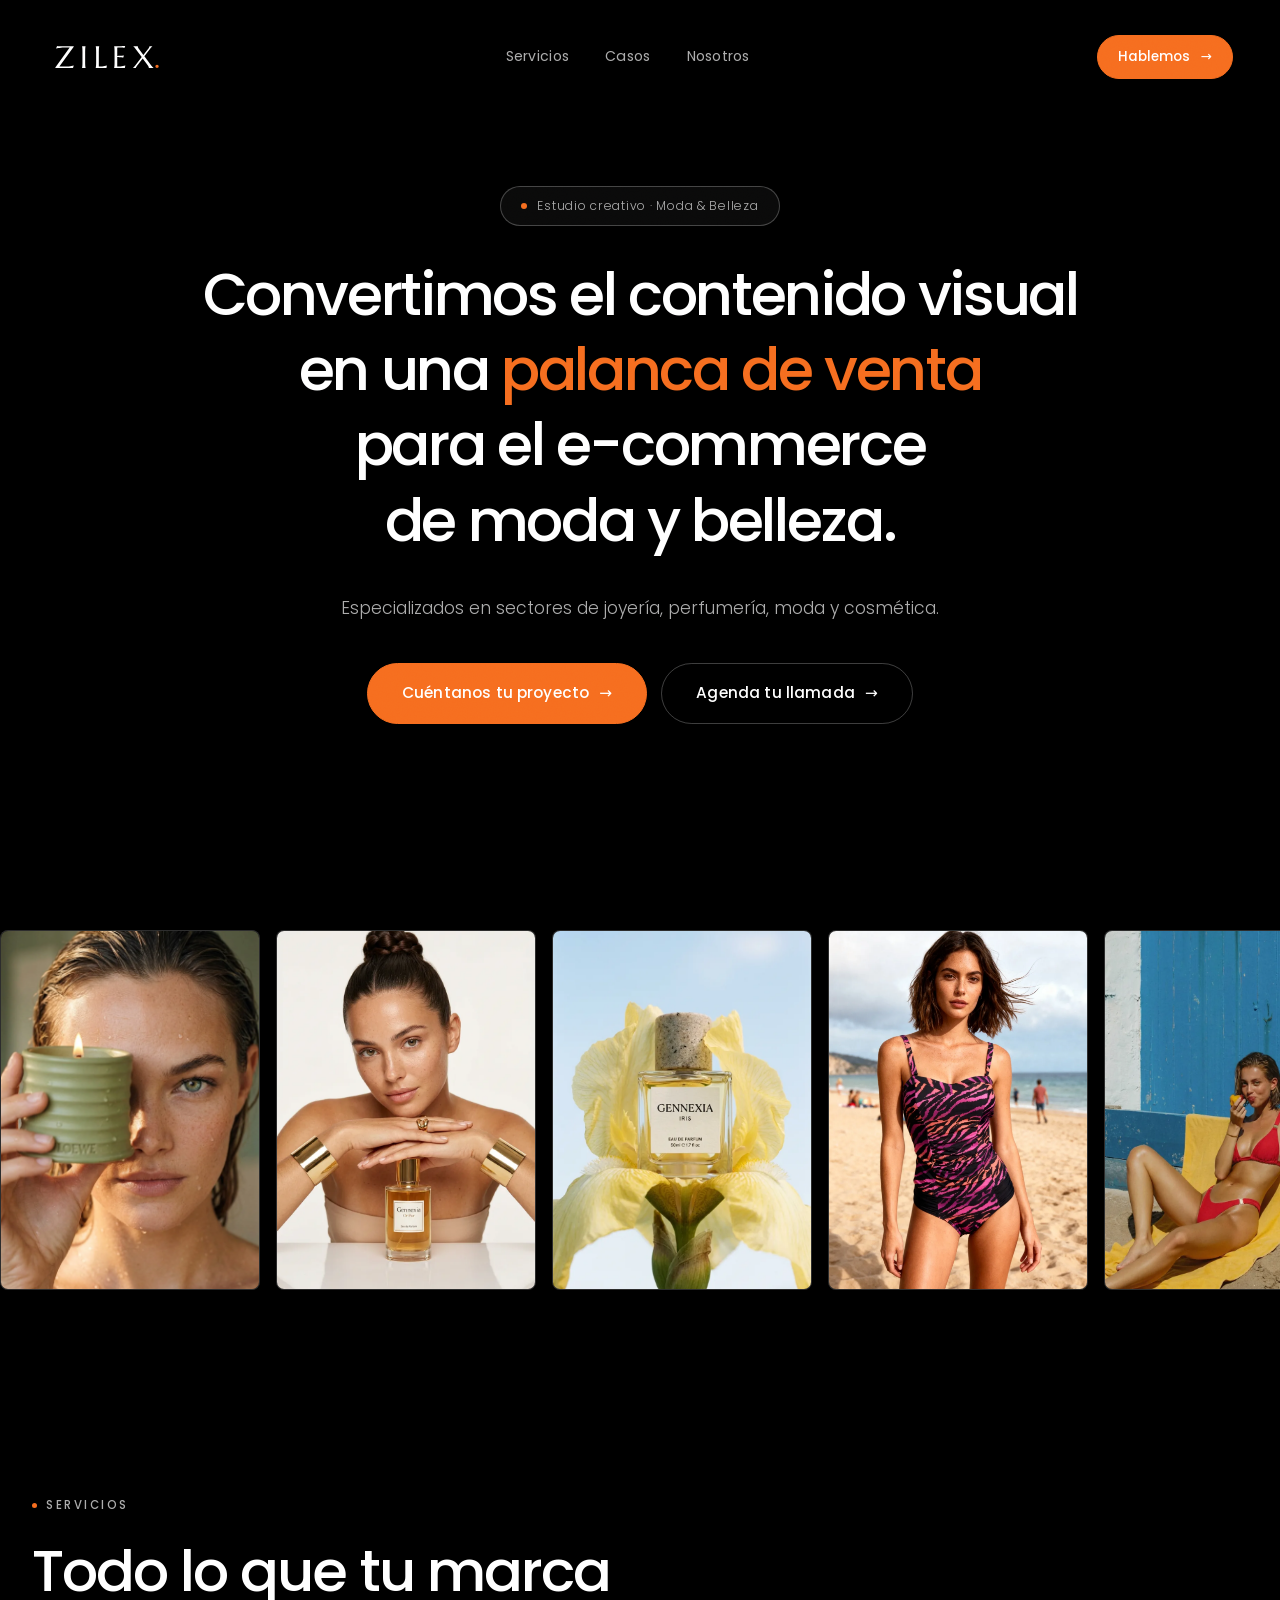
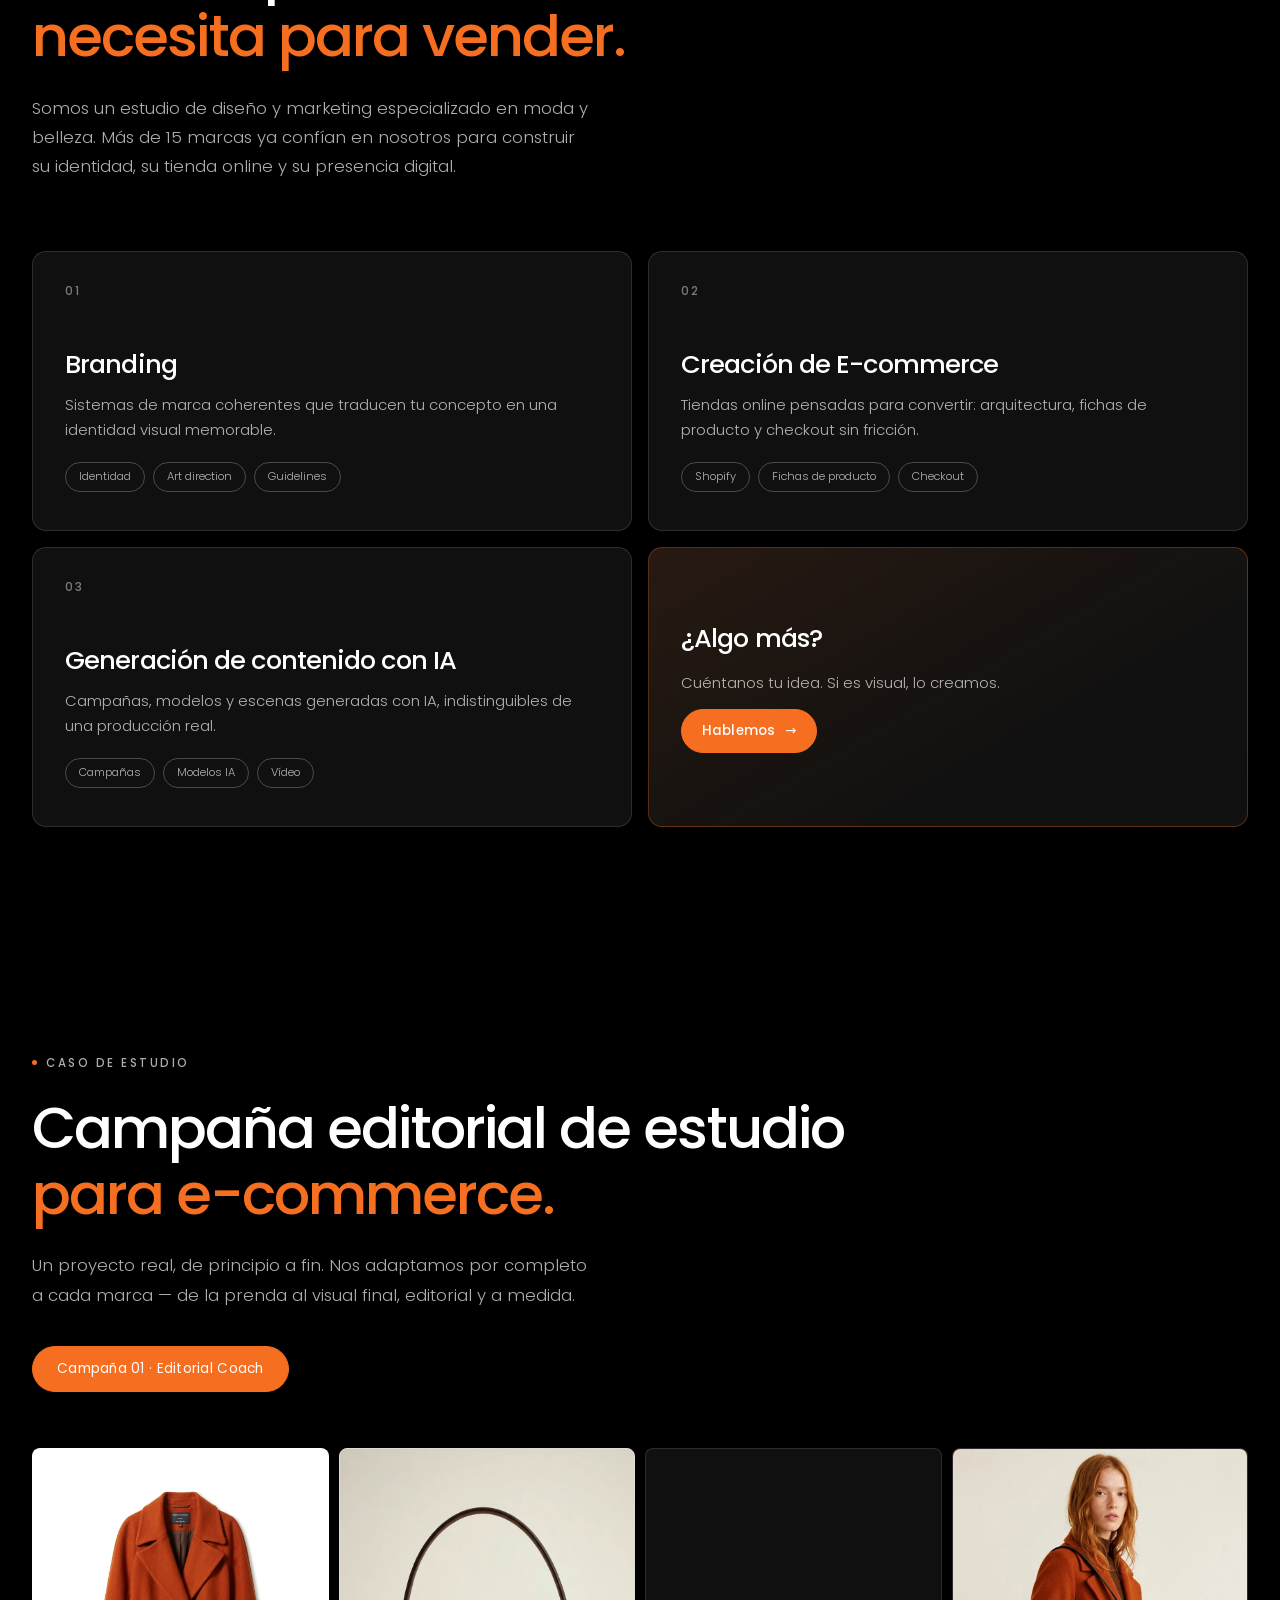
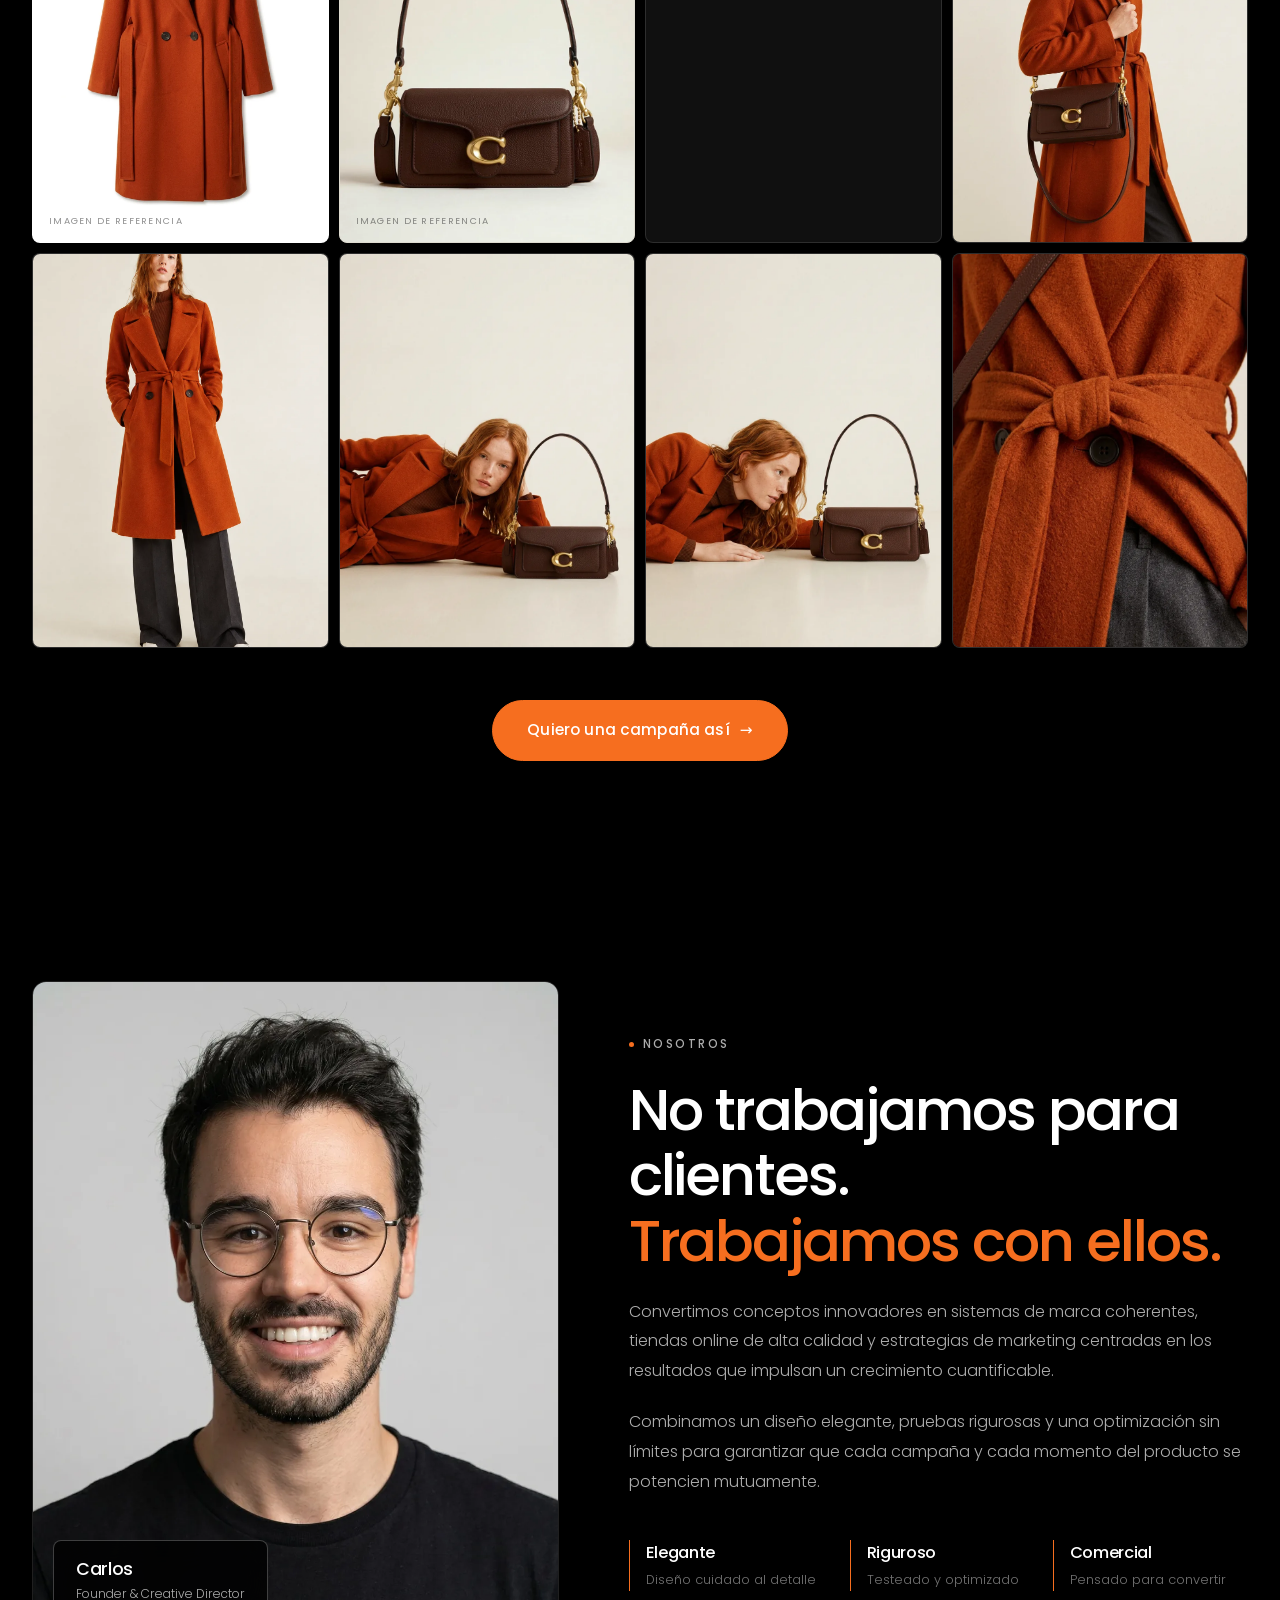
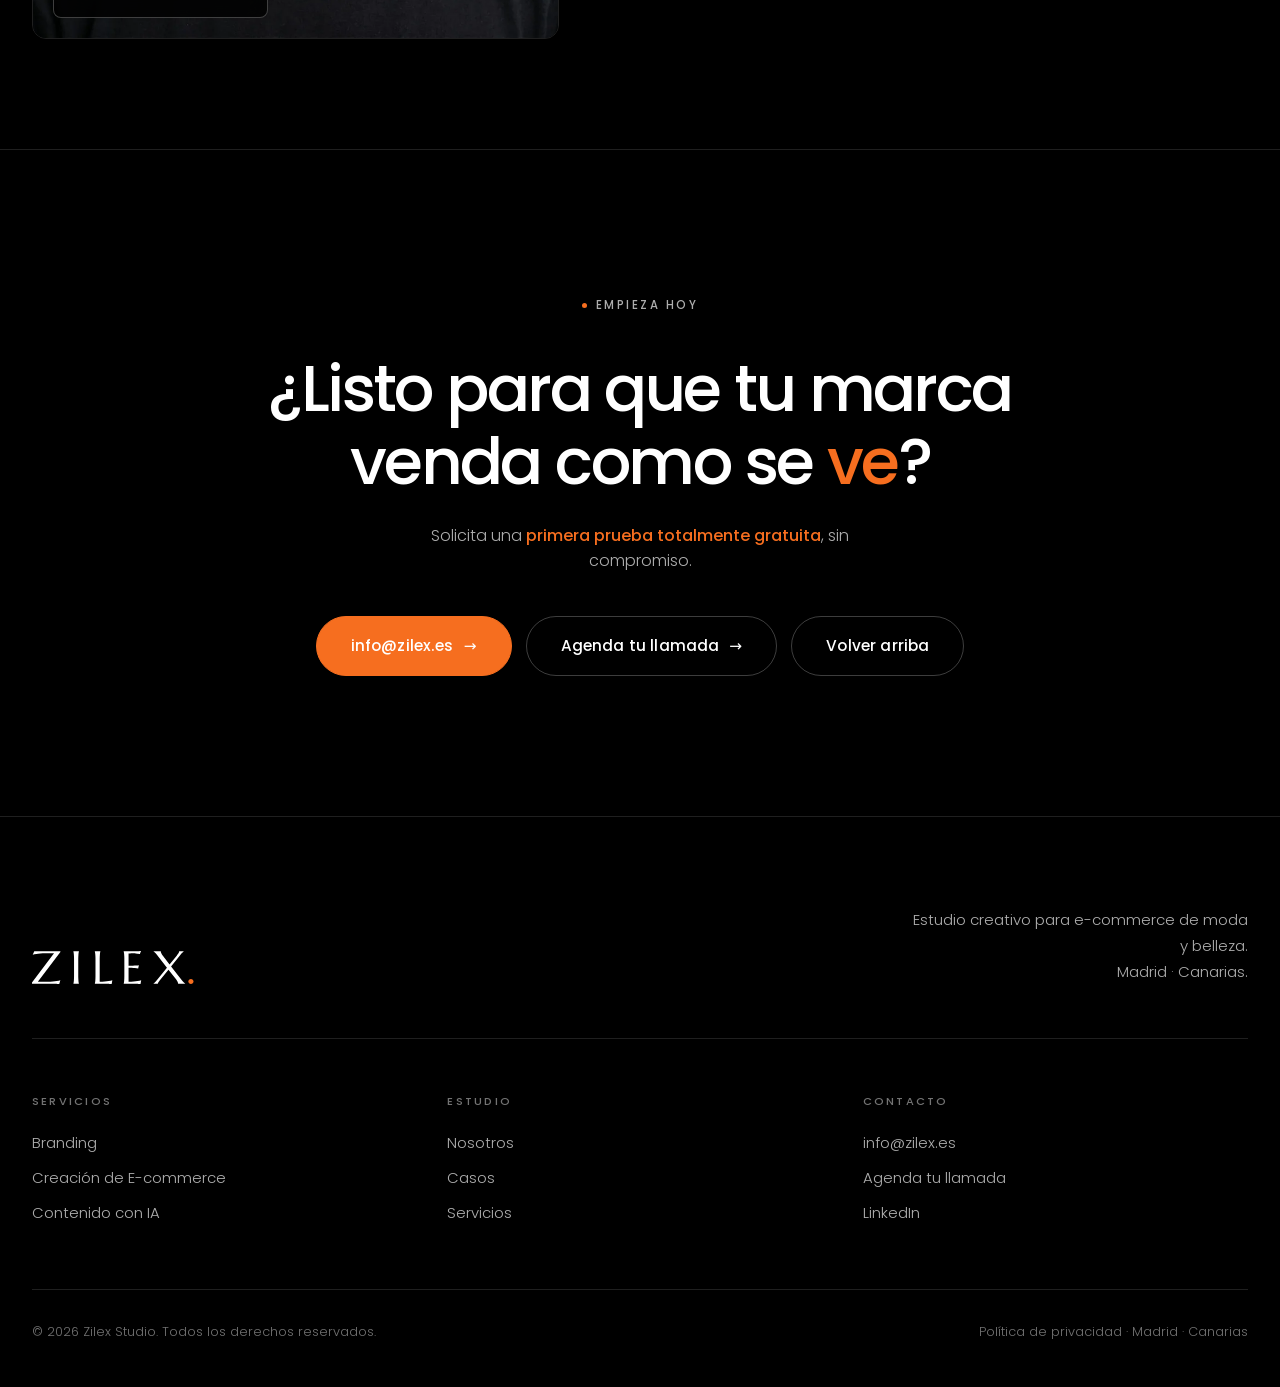
==== index.html @ 7431327b "Caso de estudio: borde del bolso y reordenacion de la rejilla - El marco de la referencia del bolso " ====
<!DOCTYPE html>
<html lang="es">
<head>
  <meta charset="UTF-8" />
  <meta name="viewport" content="width=device-width, initial-scale=1.0" />
  <title>Zilex — Estudio creativo para e-commerce de moda y belleza · Madrid</title>
  <meta name="description" content="Zilex — Estudio creativo en Madrid para marcas de moda y belleza. Branding, creación de e-commerce y generación de contenido con IA." />
  <link rel="canonical" href="https://www.zilex.es/" />
  <meta name="robots" content="index, follow, max-image-preview:large" />
  <meta name="author" content="Zilex" />
  <meta name="keywords" content="branding moda, e-commerce moda y belleza, contenido con IA, estudio creativo Madrid, Zilex" />
  <meta name="theme-color" content="#000000" />

  <!-- Open Graph -->
  <meta property="og:type" content="website" />
  <meta property="og:site_name" content="Zilex" />
  <meta property="og:locale" content="es_ES" />
  <meta property="og:url" content="https://www.zilex.es/" />
  <meta property="og:title" content="Zilex — Estudio creativo para e-commerce de moda y belleza" />
  <meta property="og:description" content="Branding, creación de e-commerce y generación de contenido con IA para marcas de moda y belleza." />
  <meta property="og:image" content="https://www.zilex.es/og-image.png" />
  <meta property="og:image:width" content="1200" />
  <meta property="og:image:height" content="630" />
  <meta property="og:image:alt" content="Zilex — Estudio creativo para e-commerce de moda y belleza" />

  <!-- Twitter -->
  <meta name="twitter:card" content="summary_large_image" />
  <meta name="twitter:title" content="Zilex — Estudio creativo para e-commerce de moda y belleza" />
  <meta name="twitter:description" content="Branding, e-commerce y contenido con IA para marcas de moda y belleza." />
  <meta name="twitter:image" content="https://www.zilex.es/og-image.png" />

  <!-- Datos estructurados -->
  <script type="application/ld+json">
  {
    "@context": "https://schema.org",
    "@type": "ProfessionalService",
    "name": "Zilex",
    "description": "Estudio creativo para marcas de moda y belleza: branding, creación de e-commerce y generación de contenido con IA.",
    "url": "https://www.zilex.es/",
    "logo": "https://www.zilex.es/apple-touch-icon.png",
    "image": "https://www.zilex.es/og-image.png",
    "email": "info@zilex.es",
    "areaServed": "ES",
    "address": { "@type": "PostalAddress", "addressLocality": "Madrid", "addressCountry": "ES" },
    "founder": { "@type": "Person", "name": "Carlos Izquierdo" },
    "sameAs": ["https://www.linkedin.com/in/carlos-izquierdo-gadeschi-78488b198/"],
    "hasOfferCatalog": {
      "@type": "OfferCatalog",
      "name": "Servicios",
      "itemListElement": [
        { "@type": "Offer", "itemOffered": { "@type": "Service", "name": "Branding" } },
        { "@type": "Offer", "itemOffered": { "@type": "Service", "name": "Creación de E-commerce" } },
        { "@type": "Offer", "itemOffered": { "@type": "Service", "name": "Generación de contenido con IA" } }
      ]
    }
  }
  </script>

  <link rel="icon" href="favicon.svg" type="image/svg+xml" />
  <link rel="icon" href="favicon-32.png" sizes="32x32" type="image/png" />
  <link rel="apple-touch-icon" href="apple-touch-icon.png" />
  <link rel="preconnect" href="https://fonts.googleapis.com" />
  <link rel="preconnect" href="https://fonts.gstatic.com" crossorigin />
  <link href="https://fonts.googleapis.com/css2?family=Poppins:ital,wght@0,200;0,300;0,400;0,500;0,600;0,700;1,300;1,400&display=swap" rel="stylesheet" />
  <link rel="stylesheet" href="styles.css" />
</head>
<body>

  <!-- Grain / noise overlay -->
  <div class="grain" aria-hidden="true"></div>

  <!-- ===================== HEADER / NAV ===================== -->
  <header class="nav" id="nav">
    <div class="nav__inner">
      <a href="#hero" class="logo" aria-label="Zilex inicio">
        <img src="assets/zilex-logo.svg" alt="Zilex" class="logo__img" />
      </a>
      <nav class="nav__links">
        <a href="#services">Servicios</a>
        <a href="#campaigns">Casos</a>
        <a href="#about">Nosotros</a>
      </nav>
      <a href="#contact" class="btn btn--sm">Hablemos <span class="btn__arrow">→</span></a>
    </div>
  </header>

  <!-- ===================== HERO ===================== -->
  <section class="hero" id="hero">
    <div class="hero__content">
      <div class="hero__badge reveal">
        <span class="pulse"></span> Estudio creativo · Moda &amp; Belleza
      </div>
      <h1 class="hero__title">
        <span class="reveal-line"><span>Convertimos el contenido visual</span></span>
        <span class="reveal-line"><span>en una <em>palanca de venta</em></span></span>
        <span class="reveal-line"><span>para el e-commerce</span></span>
        <span class="reveal-line"><span>de moda y belleza.</span></span>
      </h1>
      <p class="hero__sub reveal">
        Especializados en sectores de joyería, perfumería, moda y cosmética.
      </p>
      <div class="hero__cta reveal">
        <a href="mailto:info@zilex.es" class="btn btn--lg">Cuéntanos tu proyecto <span class="btn__arrow">→</span></a>
        <a href="https://calendly.com/zilex-info/30min" target="_blank" rel="noopener" class="btn btn--ghost btn--lg">Agenda tu llamada <span class="btn__arrow">→</span></a>
      </div>
    </div>

    <div class="hero__scroll" aria-hidden="true">
      <span>scroll</span>
      <div class="hero__scroll-line"></div>
    </div>
  </section>

  <!-- ===================== GALLERY BAND ===================== -->
  <section class="band">
    <!-- Escritorio: 1 fila con las 12 imagenes -->
    <div class="band__row band__row--single band__desktop-only">
      <div class="band__img"><img src="assets/ugc-candle.webp" alt="Contenido de producto de belleza" loading="lazy" /></div>
      <div class="band__img"><img src="assets/striking-europe.webp" alt="Editorial deportivo en pista de tenis" loading="lazy" /></div>
      <div class="band__img"><img src="assets/gennexia-iris.webp" alt="Retrato editorial" loading="lazy" /></div>
      <div class="band__img"><img src="assets/beach.webp" alt="Editorial lifestyle en la playa" loading="lazy" /></div>
      <div class="band__img"><img src="assets/sundrenched.webp" alt="Contenido de skincare" loading="lazy" /></div>
      <div class="band__img"><img src="assets/headphones.webp" alt="Editorial masculino" loading="lazy" /></div>
      <div class="band__img"><img src="assets/iguana-loewe.webp" alt="Imagen de producto — perfume" loading="lazy" /></div>
      <div class="band__img"><img src="assets/sunglasses-portrait.webp" alt="Retrato editorial con gafas de sol" loading="lazy" /></div>
      <div class="band__img"><img src="assets/loafers-closeup.webp" alt="Primer plano de mocasines de ante" loading="lazy" /></div>
      <div class="band__img"><img src="assets/belt-closeup.webp" alt="Primer plano de cinturón trenzado" loading="lazy" /></div>
      <div class="band__img"><img src="assets/pink-heels-closeup.webp" alt="Primer plano de tacones rosas" loading="lazy" /></div>
      <div class="band__img"><img src="assets/pink-dress-editorial.webp" alt="Editorial de vestido rosa junto al mar" loading="lazy" /></div>
      <!-- duplicado para scroll continuo sin huecos -->
      <div class="band__img"><img src="assets/ugc-candle.webp" alt="" loading="lazy" /></div>
      <div class="band__img"><img src="assets/striking-europe.webp" alt="" loading="lazy" /></div>
      <div class="band__img"><img src="assets/gennexia-iris.webp" alt="" loading="lazy" /></div>
      <div class="band__img"><img src="assets/beach.webp" alt="" loading="lazy" /></div>
      <div class="band__img"><img src="assets/sundrenched.webp" alt="" loading="lazy" /></div>
      <div class="band__img"><img src="assets/headphones.webp" alt="" loading="lazy" /></div>
      <div class="band__img"><img src="assets/iguana-loewe.webp" alt="" loading="lazy" /></div>
      <div class="band__img"><img src="assets/sunglasses-portrait.webp" alt="" loading="lazy" /></div>
      <div class="band__img"><img src="assets/loafers-closeup.webp" alt="" loading="lazy" /></div>
      <div class="band__img"><img src="assets/belt-closeup.webp" alt="" loading="lazy" /></div>
      <div class="band__img"><img src="assets/pink-heels-closeup.webp" alt="" loading="lazy" /></div>
      <div class="band__img"><img src="assets/pink-dress-editorial.webp" alt="" loading="lazy" /></div>
    </div>

    <!-- Movil: 2 filas con auto-scroll continuo, se pausan al tocar/deslizar con el dedo -->
    <div class="band__row band__row--up band__mobile-only">
      <div class="band__img"><img src="assets/ugc-candle.webp" alt="Contenido de producto de belleza" loading="lazy" /></div>
      <div class="band__img"><img src="assets/striking-europe.webp" alt="Editorial deportivo en pista de tenis" loading="lazy" /></div>
      <div class="band__img"><img src="assets/gennexia-iris.webp" alt="Retrato editorial" loading="lazy" /></div>
      <div class="band__img"><img src="assets/beach.webp" alt="Editorial lifestyle en la playa" loading="lazy" /></div>
      <div class="band__img"><img src="assets/sunglasses-portrait.webp" alt="Retrato editorial con gafas de sol" loading="lazy" /></div>
      <div class="band__img"><img src="assets/loafers-closeup.webp" alt="Primer plano de mocasines de ante" loading="lazy" /></div>
      <div class="band__img"><img src="assets/mens-shoes.webp" alt="Editorial masculino con zapatos" loading="lazy" /></div>
      <!-- duplicado para bucle continuo -->
      <div class="band__img"><img src="assets/ugc-candle.webp" alt="" loading="lazy" /></div>
      <div class="band__img"><img src="assets/striking-europe.webp" alt="" loading="lazy" /></div>
      <div class="band__img"><img src="assets/gennexia-iris.webp" alt="" loading="lazy" /></div>
      <div class="band__img"><img src="assets/beach.webp" alt="" loading="lazy" /></div>
      <div class="band__img"><img src="assets/sunglasses-portrait.webp" alt="" loading="lazy" /></div>
      <div class="band__img"><img src="assets/loafers-closeup.webp" alt="" loading="lazy" /></div>
      <div class="band__img"><img src="assets/mens-shoes.webp" alt="" loading="lazy" /></div>
    </div>
    <div class="band__row band__row--down band__mobile-only">
      <div class="band__img"><img src="assets/sundrenched.webp" alt="Contenido de skincare" loading="lazy" /></div>
      <div class="band__img"><img src="assets/headphones.webp" alt="Editorial masculino" loading="lazy" /></div>
      <div class="band__img"><img src="assets/iguana-loewe.webp" alt="Imagen de producto — perfume" loading="lazy" /></div>
      <div class="band__img"><img src="assets/belt-closeup.webp" alt="Primer plano de cinturón trenzado" loading="lazy" /></div>
      <div class="band__img"><img src="assets/pink-heels-closeup.webp" alt="Primer plano de tacones rosas" loading="lazy" /></div>
      <div class="band__img"><img src="assets/pink-dress-editorial.webp" alt="Editorial de vestido rosa junto al mar" loading="lazy" /></div>
      <!-- duplicado para bucle continuo -->
      <div class="band__img"><img src="assets/sundrenched.webp" alt="" loading="lazy" /></div>
      <div class="band__img"><img src="assets/headphones.webp" alt="" loading="lazy" /></div>
      <div class="band__img"><img src="assets/iguana-loewe.webp" alt="" loading="lazy" /></div>
      <div class="band__img"><img src="assets/belt-closeup.webp" alt="" loading="lazy" /></div>
      <div class="band__img"><img src="assets/pink-heels-closeup.webp" alt="" loading="lazy" /></div>
      <div class="band__img"><img src="assets/pink-dress-editorial.webp" alt="" loading="lazy" /></div>
    </div>
  </section>

  <!-- ===================== SERVICES ===================== -->
  <section class="services" id="services">
    <div class="section-head">
      <span class="eyebrow reveal">Servicios</span>
      <h2 class="section-title reveal">Todo lo que tu marca <br /><span class="grad">necesita para vender.</span></h2>
      <p class="section-lead reveal">Somos un estudio de diseño y marketing especializado en moda y belleza. Más de 15 marcas ya confían en nosotros para construir su identidad, su tienda online y su presencia digital.</p>
    </div>

    <div class="services__grid">
      <article class="service reveal" data-img="assets/sirene-bag.webp">
        <div class="service__num">01</div>
        <h3>Branding</h3>
        <p>Sistemas de marca coherentes que traducen tu concepto en una identidad visual memorable.</p>
        <div class="service__tags"><span>Identidad</span><span>Art direction</span><span>Guidelines</span></div>
      </article>

      <article class="service reveal" data-img="assets/product-shoe.webp">
        <div class="service__num">02</div>
        <h3>Creación de E-commerce</h3>
        <p>Tiendas online pensadas para convertir: arquitectura, fichas de producto y checkout sin fricción.</p>
        <div class="service__tags"><span>Shopify</span><span>Fichas de producto</span><span>Checkout</span></div>
      </article>


      <article class="service reveal" data-img="assets/portrait-1.webp">
        <div class="service__num">03</div>
        <h3>Generación de contenido con IA</h3>
        <p>Campañas, modelos y escenas generadas con IA, indistinguibles de una producción real.</p>
        <div class="service__tags"><span>Campañas</span><span>Modelos IA</span><span>Vídeo</span></div>
      </article>

      <article class="service service--cta reveal">
        <h3>¿Algo más?</h3>
        <p>Cuéntanos tu idea. Si es visual, lo creamos.</p>
        <a href="#contact" class="btn btn--sm">Hablemos <span class="btn__arrow">→</span></a>
      </article>
    </div>
  </section>

  <!-- ===================== CAMPAIGNS (caso de estudio) ===================== -->
  <section class="camp" id="campaigns">
    <div class="section-head">
      <span class="eyebrow reveal">Caso de estudio</span>
      <h2 class="section-title reveal">Campaña editorial de estudio<br /><span class="grad">para e-commerce.</span></h2>
      <p class="section-lead reveal">Un proyecto real, de principio a fin. Nos adaptamos por completo a cada marca — de la prenda al visual final, editorial y a medida.</p>
      <div class="camp__tabs reveal">
        <button class="camp__tab is-active" type="button" data-camp="1">Campaña 01 · Editorial Coach</button>
      </div>
    </div>

    <div class="camp__grid">
      <figure class="camp__item camp__item--origin reveal">
        <img src="assets/campaign/coach-ref-abrigo.webp" alt="Abrigo naranja, imagen de referencia" loading="lazy" />
        <figcaption class="camp__ref">Imagen de referencia</figcaption>
      </figure>
      <figure class="camp__item camp__item--origin camp__item--fill reveal">
        <img src="assets/campaign/coach-ref-bolso.webp" alt="Bolso Coach Tabby, imagen de referencia" loading="lazy" />
        <figcaption class="camp__ref">Imagen de referencia</figcaption>
      </figure>
      <figure class="camp__item reveal">
        <video src="assets/campaign/coach-video-07.mp4" autoplay muted loop playsinline preload="metadata"></video>
      </figure>
      <figure class="camp__item reveal">
        <img src="assets/campaign/coach-08.webp" alt="Modelo con el bolso Coach cruzado" loading="lazy" />
      </figure>
      <figure class="camp__item reveal">
        <img src="assets/campaign/coach-01.webp" alt="Modelo con el abrigo naranja de cuerpo entero" loading="lazy" />
      </figure>
      <figure class="camp__item reveal">
        <img src="assets/campaign/coach-05.webp" alt="Modelo tumbada junto al bolso Coach" loading="lazy" />
      </figure>
      <figure class="camp__item reveal">
        <img src="assets/campaign/coach-03.webp" alt="Modelo tumbada mirando el bolso Coach" loading="lazy" />
      </figure>
      <figure class="camp__item reveal">
        <img src="assets/campaign/coach-07.webp" alt="Primer plano del cinturón del abrigo con la correa del bolso" loading="lazy" />
      </figure>
    </div>

    <div class="camp__cta reveal">
      <a href="#contact" class="btn btn--lg">Quiero una campaña así <span class="btn__arrow">→</span></a>
    </div>
  </section>

  <!-- ===================== ABOUT ===================== -->
  <section class="about" id="about">
    <div class="about__grid">
      <div class="about__media reveal">
        <img src="assets/founder.webp" alt="Carlos, founder de Zilex" loading="lazy" />
        <div class="about__badge">
          <strong>Carlos</strong>
          <span>Founder &amp; Creative Director</span>
        </div>
      </div>
      <div class="about__content">
        <span class="eyebrow reveal">Nosotros</span>
        <h2 class="section-title reveal">No trabajamos para clientes.<br /><span class="grad">Trabajamos con ellos.</span></h2>
        <p class="reveal">Convertimos conceptos innovadores en sistemas de marca coherentes, tiendas online de alta calidad y estrategias de marketing centradas en los resultados que impulsan un crecimiento cuantificable.</p>
        <p class="reveal">Combinamos un diseño elegante, pruebas rigurosas y una optimización sin límites para garantizar que cada campaña y cada momento del producto se potencien mutuamente.</p>
        <div class="about__values reveal">
          <div class="value"><strong>Elegante</strong><span>Diseño cuidado al detalle</span></div>
          <div class="value"><strong>Riguroso</strong><span>Testeado y optimizado</span></div>
          <div class="value"><strong>Comercial</strong><span>Pensado para convertir</span></div>
        </div>
      </div>
    </div>
  </section>

  <!-- ===================== CTA / CONTACT ===================== -->
  <section class="cta" id="contact">
    <div class="cta__inner reveal">
      <span class="eyebrow">Empieza hoy</span>
      <h2 class="cta__title">¿Listo para que tu marca<br />venda como se <span class="grad">ve</span>?</h2>
      <p>Solicita una <span class="grad">primera prueba totalmente gratuita</span>, sin compromiso.</p>
      <div class="cta__actions">
        <a href="mailto:info@zilex.es" class="btn btn--lg">info@zilex.es <span class="btn__arrow">→</span></a>
        <a href="https://calendly.com/zilex-info/30min" class="btn btn--ghost btn--lg" target="_blank" rel="noopener">Agenda tu llamada <span class="btn__arrow">→</span></a>
        <a href="#hero" class="btn btn--ghost btn--lg">Volver arriba</a>
      </div>
    </div>
  </section>

  <!-- ===================== FOOTER ===================== -->
  <footer class="footer">
    <div class="footer__top">
      <a href="#hero" class="logo logo--lg"><img src="assets/zilex-logo.svg" alt="Zilex" class="logo__img" /></a>
      <p class="footer__tag">Estudio creativo para e-commerce de moda y belleza.<br />Madrid · Canarias.</p>
    </div>
    <div class="footer__grid">
      <div class="footer__col">
        <h4>Servicios</h4>
        <a href="#services">Branding</a>
        <a href="#services">Creación de E-commerce</a>
        <a href="#services">Contenido con IA</a>
      </div>
      <div class="footer__col">
        <h4>Estudio</h4>
        <a href="#about">Nosotros</a>
        <a href="#campaigns">Casos</a>
        <a href="#services">Servicios</a>
      </div>
      <div class="footer__col">
        <h4>Contacto</h4>
        <a href="mailto:info@zilex.es">info@zilex.es</a>
        <a href="https://calendly.com/zilex-info/30min" target="_blank" rel="noopener">Agenda tu llamada</a>
        <a href="https://www.linkedin.com/in/carlos-izquierdo-gadeschi-78488b198/" target="_blank" rel="noopener">LinkedIn</a>
      </div>
    </div>
    <div class="footer__bottom">
      <span>© 2026 Zilex Studio. Todos los derechos reservados.</span>
      <span><a href="privacidad.html">Política de privacidad</a> · Madrid · Canarias</span>
    </div>
  </footer>

  <script src="script.js"></script>
  <script defer src="/_vercel/insights/script.js"></script>
</body>
</html>
---- styles.css ----
/* =================================================================
   ZILEX — Estudio creativo para e-commerce de moda y belleza
   Paleta: negro puro #000000 / blanco / naranja #f66e1f
   Tipografía: Poppins (titulares y cuerpo)
   ================================================================= */

:root {
  --bg: #000000;
  --bg-2: #101010;
  --bg-3: #181818;
  --white: #ffffff;
  --muted: rgba(255, 255, 255, 0.68);
  --muted-2: rgba(255, 255, 255, 0.45);
  --orange: #f66e1f;
  --orange-2: #ff8a44;
  --orange-glow: rgba(246, 110, 31, 0.45);
  --line: rgba(255, 255, 255, 0.12);
  --line-2: rgba(255, 255, 255, 0.24);
  --radius: 8px;
  --radius-lg: 14px;
  --ease: cubic-bezier(0.16, 1, 0.3, 1);
  --maxw: 1280px;
}

* { margin: 0; padding: 0; box-sizing: border-box; }

html { scroll-behavior: smooth; -webkit-font-smoothing: antialiased; }

body {
  font-family: 'Poppins', system-ui, sans-serif;
  background: var(--bg);
  color: var(--white);
  overflow-x: hidden;
  line-height: 1.6;
  font-weight: 400;
}

img { display: block; width: 100%; height: 100%; object-fit: cover; }

::selection { background: var(--orange); color: #fff; }

a { color: inherit; text-decoration: none; }

/* ---------- Grain overlay ---------- */
.grain {
  position: fixed; inset: 0; z-index: 9998; pointer-events: none;
  opacity: 0.035; mix-blend-mode: overlay;
  background-image: url("data:image/svg+xml,%3Csvg xmlns='http://www.w3.org/2000/svg' width='200' height='200'%3E%3Cfilter id='n'%3E%3CfeTurbulence type='fractalNoise' baseFrequency='0.8' numOctaves='4'/%3E%3C/filter%3E%3Crect width='100%25' height='100%25' filter='url(%23n)'/%3E%3C/svg%3E");
}

/* ---------- Utilities ---------- */
.grad { color: var(--orange); font-weight: 500; }
.eyebrow {
  display: inline-flex; align-items: center; gap: 9px;
  font-size: 0.72rem; font-weight: 500;
  letter-spacing: 0.22em; text-transform: uppercase; color: var(--muted);
  margin-bottom: 24px;
}
/* el punto de la marca sustituye a las barras */
.eyebrow::before {
  content: ''; flex-shrink: 0;
  width: 5px; height: 5px; border-radius: 50%; background: var(--orange);
}
.section-title {
  font-size: clamp(2rem, 4.8vw, 3.6rem); font-weight: 500;
  line-height: 1.14; letter-spacing: -0.035em; color: var(--white);
}
.section-lead {
  color: var(--muted); font-size: clamp(0.96rem, 1.3vw, 1.06rem);
  max-width: 560px; margin-top: 24px; line-height: 1.75; font-weight: 300;
}
.section-head { max-width: var(--maxw); margin: 0 auto 70px; }

/* ---------- Buttons ---------- */
.btn {
  --pad-y: 15px; --pad-x: 28px;
  display: inline-flex; align-items: center; gap: 10px;
  padding: var(--pad-y) var(--pad-x); border-radius: 100px;
  font-family: inherit;
  font-weight: 500; font-size: 0.92rem; letter-spacing: 0.01em; cursor: pointer;
  background: var(--orange); color: #fff; border: 1px solid var(--orange);
  transition: transform 0.4s var(--ease), box-shadow 0.4s var(--ease), background 0.3s ease, color 0.3s ease, border-color 0.3s ease;
  position: relative; white-space: nowrap;
}
.btn:hover { transform: translateY(-3px); box-shadow: 0 16px 40px -14px var(--orange-glow); background: var(--orange-2); border-color: var(--orange-2); }
.btn__arrow { transition: transform 0.4s var(--ease); }
.btn:hover .btn__arrow { transform: translateX(5px); }
.btn--sm { --pad-y: 10px; --pad-x: 20px; font-size: 0.84rem; }
.btn--lg { --pad-y: 17px; --pad-x: 34px; font-size: 0.96rem; }
.btn--ghost { background: transparent; color: var(--white); border: 1px solid var(--line-2); }
.btn--ghost:hover { background: rgba(255,255,255,0.06); box-shadow: none; color: var(--white); border-color: var(--white); }

/* ---------- Logo ---------- */
.logo { display: inline-flex; align-items: center; }
.logo__img { height: 1.35rem; width: auto; display: block; }
.logo--lg .logo__img { height: 2.1rem; }

/* =================== NAV =================== */
.nav {
  position: fixed; top: 0; left: 0; right: 0; z-index: 1000;
  padding: 22px 32px; transition: padding 0.4s var(--ease);
}
.nav__inner {
  max-width: var(--maxw); margin: 0 auto;
  display: flex; align-items: center; justify-content: space-between;
  padding: 12px 14px 12px 22px; border-radius: 100px;
  border: 1px solid transparent; transition: all 0.5s var(--ease);
}
.nav.scrolled { padding: 12px 32px; }
.nav.scrolled .nav__inner {
  background: rgba(0,0,0,0.82); backdrop-filter: blur(18px);
  border-color: var(--line); box-shadow: 0 10px 40px -20px rgba(0,0,0,0.8);
}
.nav__links { display: flex; gap: 36px; }
.nav__links a {
  font-size: 0.88rem; font-weight: 400; color: var(--muted);
  letter-spacing: 0.02em; position: relative; transition: color 0.3s ease;
}
.nav__links a::after {
  content: ''; position: absolute; left: 0; bottom: -6px; width: 0; height: 1px;
  background: var(--orange); transition: width 0.35s var(--ease);
}
.nav__links a:hover { color: var(--white); }
.nav__links a:hover::after { width: 100%; }

/* =================== HERO =================== */
.hero {
  position: relative; min-height: 100vh; display: flex;
  align-items: center; justify-content: center; text-align: center;
  padding: 160px 24px 90px; overflow: hidden;
}
.hero__content { position: relative; z-index: 3; max-width: 1120px; }
.hero__badge {
  display: inline-flex; align-items: center; gap: 10px;
  padding: 9px 20px; border-radius: 100px; font-size: 0.76rem; font-weight: 300;
  letter-spacing: 0.06em; color: var(--muted); border: 1px solid var(--line-2);
  background: rgba(255,255,255,0.04); backdrop-filter: blur(10px); margin-bottom: 34px;
}
.pulse { width: 6px; height: 6px; border-radius: 50%; background: var(--orange); box-shadow: 0 0 0 0 var(--orange-glow); animation: pulseRing 2s infinite; }
@keyframes pulseRing { 0%{box-shadow:0 0 0 0 var(--orange-glow)} 70%{box-shadow:0 0 0 10px transparent} 100%{box-shadow:0 0 0 0 transparent} }

.hero__title {
  font-size: clamp(1.9rem, 4.6vw, 3.8rem); font-weight: 500;
  line-height: 1.18; letter-spacing: -0.04em; margin-bottom: 32px; color: var(--white);
}
.hero__title em { font-style: normal; color: var(--orange); }
.reveal-line { display: block; overflow: hidden; padding-bottom: 0.1em; }
.reveal-line > span {
  display: block; transform: translateY(110%);
  animation: lineUp 0.95s var(--ease) forwards;
}
.reveal-line:nth-child(1) > span { animation-delay: 0.05s; }
.reveal-line:nth-child(2) > span { animation-delay: 0.15s; }
.reveal-line:nth-child(3) > span { animation-delay: 0.25s; }
.reveal-line:nth-child(4) > span { animation-delay: 0.35s; }
@keyframes lineUp { to { transform: translateY(0); } }

.hero__sub {
  color: var(--muted); font-size: clamp(0.96rem, 1.4vw, 1.08rem); font-weight: 300;
  max-width: 600px; margin: 0 auto 40px; line-height: 1.75;
}
.hero__cta { display: flex; gap: 14px; justify-content: center; flex-wrap: wrap; margin-bottom: 60px; }

.hero__scroll { display: none; position: absolute; bottom: 26px; left: 50%; transform: translateX(-50%); z-index: 3; flex-direction: column; align-items: center; gap: 10px; }
.hero__scroll span { font-size: 0.66rem; letter-spacing: 0.24em; text-transform: uppercase; color: var(--muted-2); }
.hero__scroll-line { width: 1px; height: 46px; background: linear-gradient(var(--orange), transparent); position: relative; overflow: hidden; }
.hero__scroll-line::after { content:''; position:absolute; top:-50%; left:0; width:100%; height:50%; background: var(--white); animation: scrollDot 1.8s ease-in-out infinite; }
@keyframes scrollDot { 0%{top:-50%} 100%{top:100%} }

/* =================== BAND (galería en movimiento) =================== */
.band { padding: 30px 0 90px; display: flex; flex-direction: column; gap: 16px; overflow: hidden; }
.band__row { display: flex; gap: 16px; width: max-content; }
.band__row--single { animation: bandLeft 77s linear infinite; }
.band__mobile-only { display: none; }
.band__img { width: 260px; height: 360px; border-radius: var(--radius); overflow: hidden; border: 1px solid var(--line); flex-shrink: 0; position: relative; background: var(--bg-2); }
.band__img img { transition: transform 0.7s var(--ease); }
.band__img:hover img { transform: scale(1.06); }
@keyframes bandLeft { from { transform: translateX(0); } to { transform: translateX(-50%); } }

/* =================== SERVICES =================== */
.services { padding: 110px 32px; max-width: var(--maxw); margin: 0 auto; }
.services__grid { display: grid; grid-template-columns: repeat(2, 1fr); gap: 16px; }
.service {
  position: relative; padding: 38px 32px; border-radius: var(--radius-lg);
  border: 1px solid var(--line); background: var(--bg-2); overflow: hidden;
  min-height: 280px; display: flex; flex-direction: column; justify-content: flex-end;
  transition: transform 0.5s var(--ease), border-color 0.5s ease, box-shadow 0.5s var(--ease);
}
.service::before {
  content: ''; position: absolute; inset: 0; z-index: 0; opacity: 0;
  background-image: var(--bg-img); background-size: cover; background-position: center;
  transition: opacity 0.6s var(--ease); transform: scale(1.08);
}
.service::after {
  content:''; position:absolute; inset:0; z-index:1; opacity: 0;
  background: linear-gradient(180deg, rgba(0,0,0,0.35), rgba(0,0,0,0.92));
  transition: opacity 0.6s ease;
}
.service:hover { transform: translateY(-6px); border-color: var(--orange); box-shadow: 0 30px 60px -30px rgba(0,0,0,0.8); }
.service:hover::before { opacity: 0.85; transform: scale(1); }
.service:hover::after { opacity: 1; }
.service > * { position: relative; z-index: 2; }
.service__num {
  position: absolute; top: 30px; left: 32px; font-size: 0.74rem; font-weight: 500;
  letter-spacing: 0.14em; color: var(--muted-2); z-index: 2;
}
.service h3 {
  font-size: 1.6rem; font-weight: 500; letter-spacing: -0.035em;
  line-height: 1.25; margin-bottom: 12px; color: var(--white);
}
.service p { color: var(--muted); font-size: 0.93rem; font-weight: 300; line-height: 1.7; }
.service__tags { display: flex; flex-wrap: wrap; gap: 8px; margin-top: 20px; }
.service__tags span {
  font-size: 0.7rem; font-weight: 300; padding: 5px 13px; border-radius: 100px;
  border: 1px solid var(--line-2); color: var(--muted);
}

.service--cta {
  background-color: var(--bg-2);
  background-image: linear-gradient(150deg, rgba(246,110,31,0.10), transparent 70%);
  border-color: rgba(246,110,31,0.3);
  align-items: flex-start; gap: 14px; justify-content: center;
}
.service--cta h3 { margin-bottom: 2px; }
.service--cta:hover { border-color: var(--orange); }

/* =================== CAMPAIGNS (rejilla secuencia) =================== */
.camp { padding: 110px 32px; max-width: var(--maxw); margin: 0 auto; }
.camp .section-head { margin-bottom: 56px; }
.camp__tabs { display: flex; gap: 12px; margin-top: 36px; flex-wrap: wrap; }
.camp__tab {
  padding: 12px 24px; border-radius: 100px; border: 1px solid var(--line-2);
  background: transparent; color: var(--muted); font-family: inherit;
  font-weight: 400; font-size: 0.85rem; letter-spacing: 0.02em; cursor: pointer;
  transition: transform 0.3s var(--ease), background 0.3s ease, color 0.3s ease, border-color 0.3s ease;
}
.camp__tab:hover:not(:disabled) { transform: translateY(-2px); color: var(--white); border-color: var(--white); }
.camp__tab.is-active { background: var(--orange); border-color: var(--orange); color: #fff; }
.camp__tab.is-soon { opacity: 0.4; cursor: not-allowed; }

.camp__grid { display: grid; grid-template-columns: repeat(4, 1fr); gap: 10px; }
.camp__item { position: relative; border-radius: var(--radius); overflow: hidden; border: 1px solid var(--line); aspect-ratio: 3 / 4; background: var(--bg-2); }
.camp__item img, .camp__item video { width: 100%; height: 100%; object-fit: cover; display: block; transition: transform 0.7s var(--ease); }
.camp__item:hover img, .camp__item:hover video { transform: scale(1.04); }
/* Origen: la prenda entera sobre fondo blanco */
.camp__item--origin { background: #ffffff; border-color: rgba(255,255,255,0.2); }
.camp__item--origin img { object-fit: contain; padding: 5%; }
/* la referencia del bolso llena la celda; el borde toma el gris del fondo
   de la propia foto (#dedbd0) para que no se lea como margen */
.camp__item--fill { background: #dedbd0; border-color: #dedbd0; }
.camp__item--fill img { object-fit: cover; padding: 0; }
.camp__ref {
  position: absolute; left: 16px; bottom: 13px; z-index: 3; font-size: 0.58rem;
  font-weight: 400; letter-spacing: 0.14em; text-transform: uppercase;
  color: rgba(34, 34, 34, 0.5); pointer-events: none;
}

.camp__cta { display: flex; justify-content: center; margin-top: 52px; }

/* =================== ABOUT =================== */
.about { padding: 110px 32px; max-width: var(--maxw); margin: 0 auto; }
.about__grid { display: grid; grid-template-columns: 0.85fr 1fr; gap: 70px; align-items: center; }
.about__media { position: relative; border-radius: var(--radius-lg); overflow: hidden; border: 1px solid var(--line); aspect-ratio: 4/5; }
.about__media img { transition: transform 0.8s var(--ease); }
.about__media:hover img { transform: scale(1.04); }
.about__badge {
  position: absolute; left: 20px; bottom: 20px; padding: 14px 22px; border-radius: var(--radius);
  background: rgba(0,0,0,0.8); backdrop-filter: blur(16px); border: 1px solid var(--line-2);
  display: flex; flex-direction: column;
}
.about__badge strong { font-size: 1.1rem; font-weight: 500; letter-spacing: -0.02em; }
.about__badge span { font-size: 0.76rem; color: var(--muted); font-weight: 300; }
.about__content p { color: var(--muted); font-size: 1rem; font-weight: 300; line-height: 1.85; margin-top: 22px; }
.about__values { display: flex; gap: 34px; margin-top: 44px; flex-wrap: wrap; }
.value { display: flex; flex-direction: column; gap: 4px; padding-left: 16px; border-left: 1px solid var(--orange); }
.value strong { font-size: 1.02rem; font-weight: 500; letter-spacing: -0.02em; }
.value span { font-size: 0.8rem; color: var(--muted-2); font-weight: 300; }

/* =================== CTA =================== */
.cta {
  position: relative; padding: 140px 32px; text-align: center; overflow: hidden;
  border-top: 1px solid var(--line);
}
.cta__inner { position: relative; z-index: 2; max-width: 800px; margin: 0 auto; }
.cta__title {
  font-size: clamp(2.1rem, 5.6vw, 4rem); font-weight: 500;
  line-height: 1.14; letter-spacing: -0.04em; margin: 14px 0 24px; color: var(--white);
}
.cta__inner p { color: var(--muted); font-size: 1rem; font-weight: 300; max-width: 520px; margin: 0 auto 42px; }
.cta__actions { display: flex; gap: 14px; justify-content: center; flex-wrap: wrap; }

/* =================== FOOTER =================== */
.footer { padding: 90px 32px 44px; max-width: var(--maxw); margin: 0 auto; border-top: 1px solid var(--line); }
.footer__top { display: flex; justify-content: space-between; align-items: flex-end; flex-wrap: wrap; gap: 20px; padding-bottom: 54px; }
.footer__tag { color: var(--muted); font-weight: 300; font-size: 0.94rem; max-width: 340px; text-align: right; line-height: 1.7; }
.footer__grid { display: grid; grid-template-columns: repeat(3, 1fr); gap: 30px; padding: 54px 0; border-top: 1px solid var(--line); }
.footer__col h4 { font-size: 0.7rem; font-weight: 500; text-transform: uppercase; letter-spacing: 0.2em; color: var(--muted-2); margin-bottom: 20px; }
.footer__col a { display: block; color: var(--muted); font-size: 0.93rem; font-weight: 300; margin-bottom: 11px; transition: color 0.3s ease, transform 0.3s ease; width: fit-content; }
.footer__col a:hover { color: var(--orange); transform: translateX(4px); }
.footer__bottom { display: flex; justify-content: space-between; flex-wrap: wrap; gap: 12px; padding-top: 32px; border-top: 1px solid var(--line); color: var(--muted-2); font-size: 0.8rem; font-weight: 300; }

/* =================== LEGAL (politica de privacidad) =================== */
.nav--static { position: absolute; }
.legal { max-width: 780px; margin: 0 auto; padding: 170px 32px 40px; }
.legal__head { margin-bottom: 64px; }
.legal__title { font-size: clamp(2rem, 5vw, 3.4rem); font-weight: 500; line-height: 1.14; letter-spacing: -0.04em; }
.legal__meta { color: var(--muted-2); font-size: 0.84rem; font-weight: 300; margin-top: 18px; }
.legal__block { margin-bottom: 52px; }
.legal__block h2 { font-size: 1.3rem; font-weight: 500; letter-spacing: -0.03em; margin-bottom: 18px; }
.legal__block h3 { font-size: 1rem; font-weight: 500; color: var(--orange); margin: 28px 0 10px; }
.legal__block p { color: var(--muted); font-weight: 300; line-height: 1.85; margin-bottom: 14px; }
.legal__block ul { list-style: none; margin: 0 0 14px; }
.legal__block li {
  color: var(--muted); font-weight: 300; line-height: 1.75;
  padding-left: 20px; margin-bottom: 9px; position: relative;
}
.legal__block li::before { content: ''; position: absolute; left: 0; top: 0.72em; width: 6px; height: 1px; background: var(--orange); }
.legal__block strong { color: var(--white); font-weight: 500; }
.legal__block a { color: var(--orange); text-decoration: underline; text-underline-offset: 3px; }
.legal__block a:hover { color: var(--orange-2); }
.legal__back { padding: 12px 0 90px; }
.footer__bottom a { color: var(--muted-2); transition: color 0.3s ease; }
.footer__bottom a:hover { color: var(--orange); }

/* =================== REVEAL ANIMATION =================== */
.reveal { opacity: 0; transform: translateY(34px); transition: opacity 0.8s var(--ease), transform 0.8s var(--ease); }
.reveal.in { opacity: 1; transform: translateY(0); }

/* =================== RESPONSIVE =================== */
@media (max-width: 1000px) {
  .camp__grid { grid-template-columns: repeat(2, 1fr); }
  .about__grid { grid-template-columns: 1fr; gap: 40px; }
  .about__media { max-width: 440px; }
}
@media (max-width: 720px) {
  .nav { padding: 14px 16px; }
  .nav__links { display: none; }
  .nav.scrolled { padding: 10px 16px; }
  .hero { padding: 140px 20px 70px; }
  .services, .about, .camp { padding: 80px 18px; }
  .camp__grid { gap: 8px; }
  .cta { padding: 100px 20px; }
  .footer { padding: 70px 20px 36px; }

  /* Banda en móvil: auto-scroll continuo (JS) que se pausa al tocar/deslizar */
  .band__img { width: 183px; height: 259px; }
  .band__desktop-only { display: none; }
  .band__mobile-only {
    display: flex;
    width: 100%;
    overflow-x: auto;
    -webkit-overflow-scrolling: touch;
    scrollbar-width: none;
  }
  .band__mobile-only::-webkit-scrollbar { display: none; }

  /* Servicios: tarjetas que se apilan al hacer scroll (estilo Framer) */
  .services__grid { display: block; }
  .service {
    position: sticky; top: 84px; margin-bottom: 16px; min-height: 300px;
    box-shadow: 0 -10px 40px rgba(0,0,0,0.6);
    padding-top: 78px;   /* el titulo de 2 lineas se montaba sobre el 01/02/03 */
  }
  .service:last-child { position: static; }

  .legal { padding: 130px 20px 30px; }
  .footer__grid { grid-template-columns: 1fr; }
  .footer__tag { text-align: left; }
  .footer__top { align-items: flex-start; }
  .logo--lg .logo__img { height: 1.6rem; }
}

/* Reduced motion */
@media (prefers-reduced-motion: reduce) {
  *, *::before, *::after { animation-duration: 0.01ms !important; animation-iteration-count: 1 !important; transition-duration: 0.01ms !important; }
  .reveal { opacity: 1; transform: none; }
  .reveal-line > span { transform: none; }
}
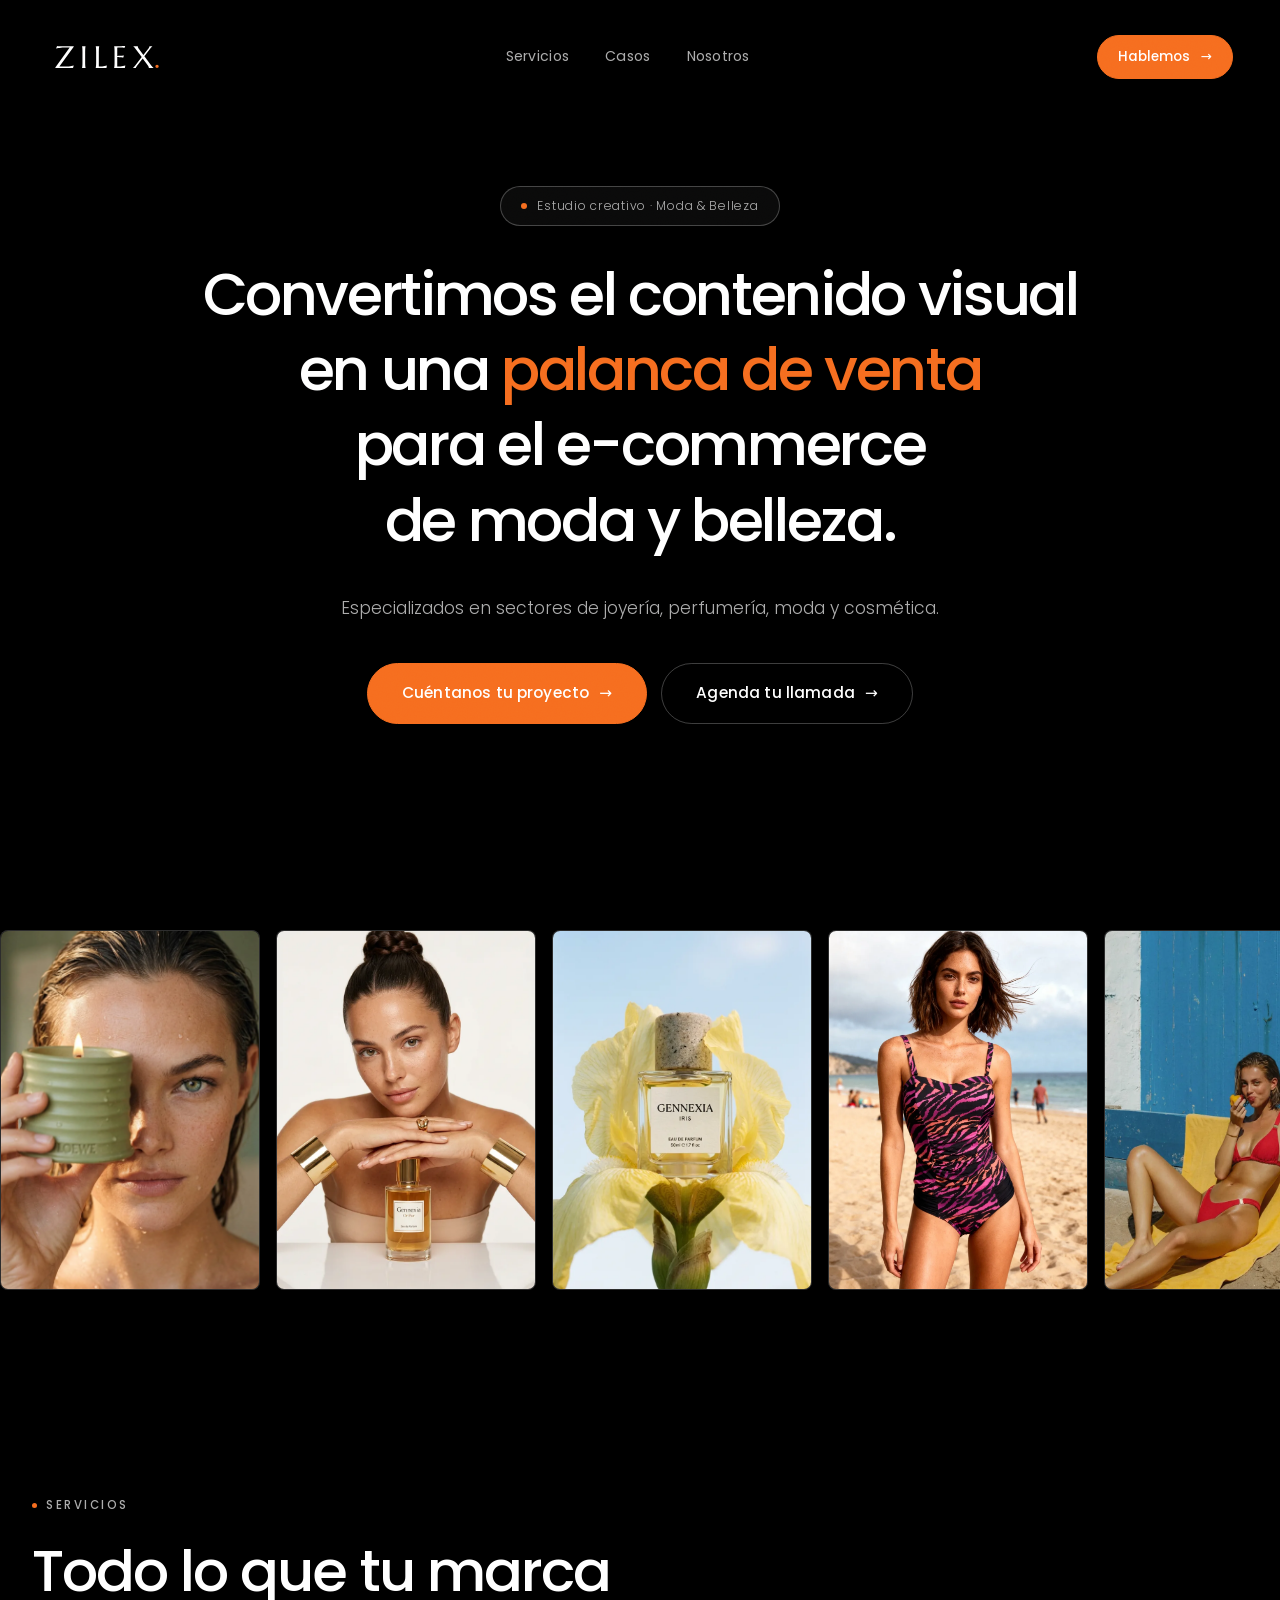
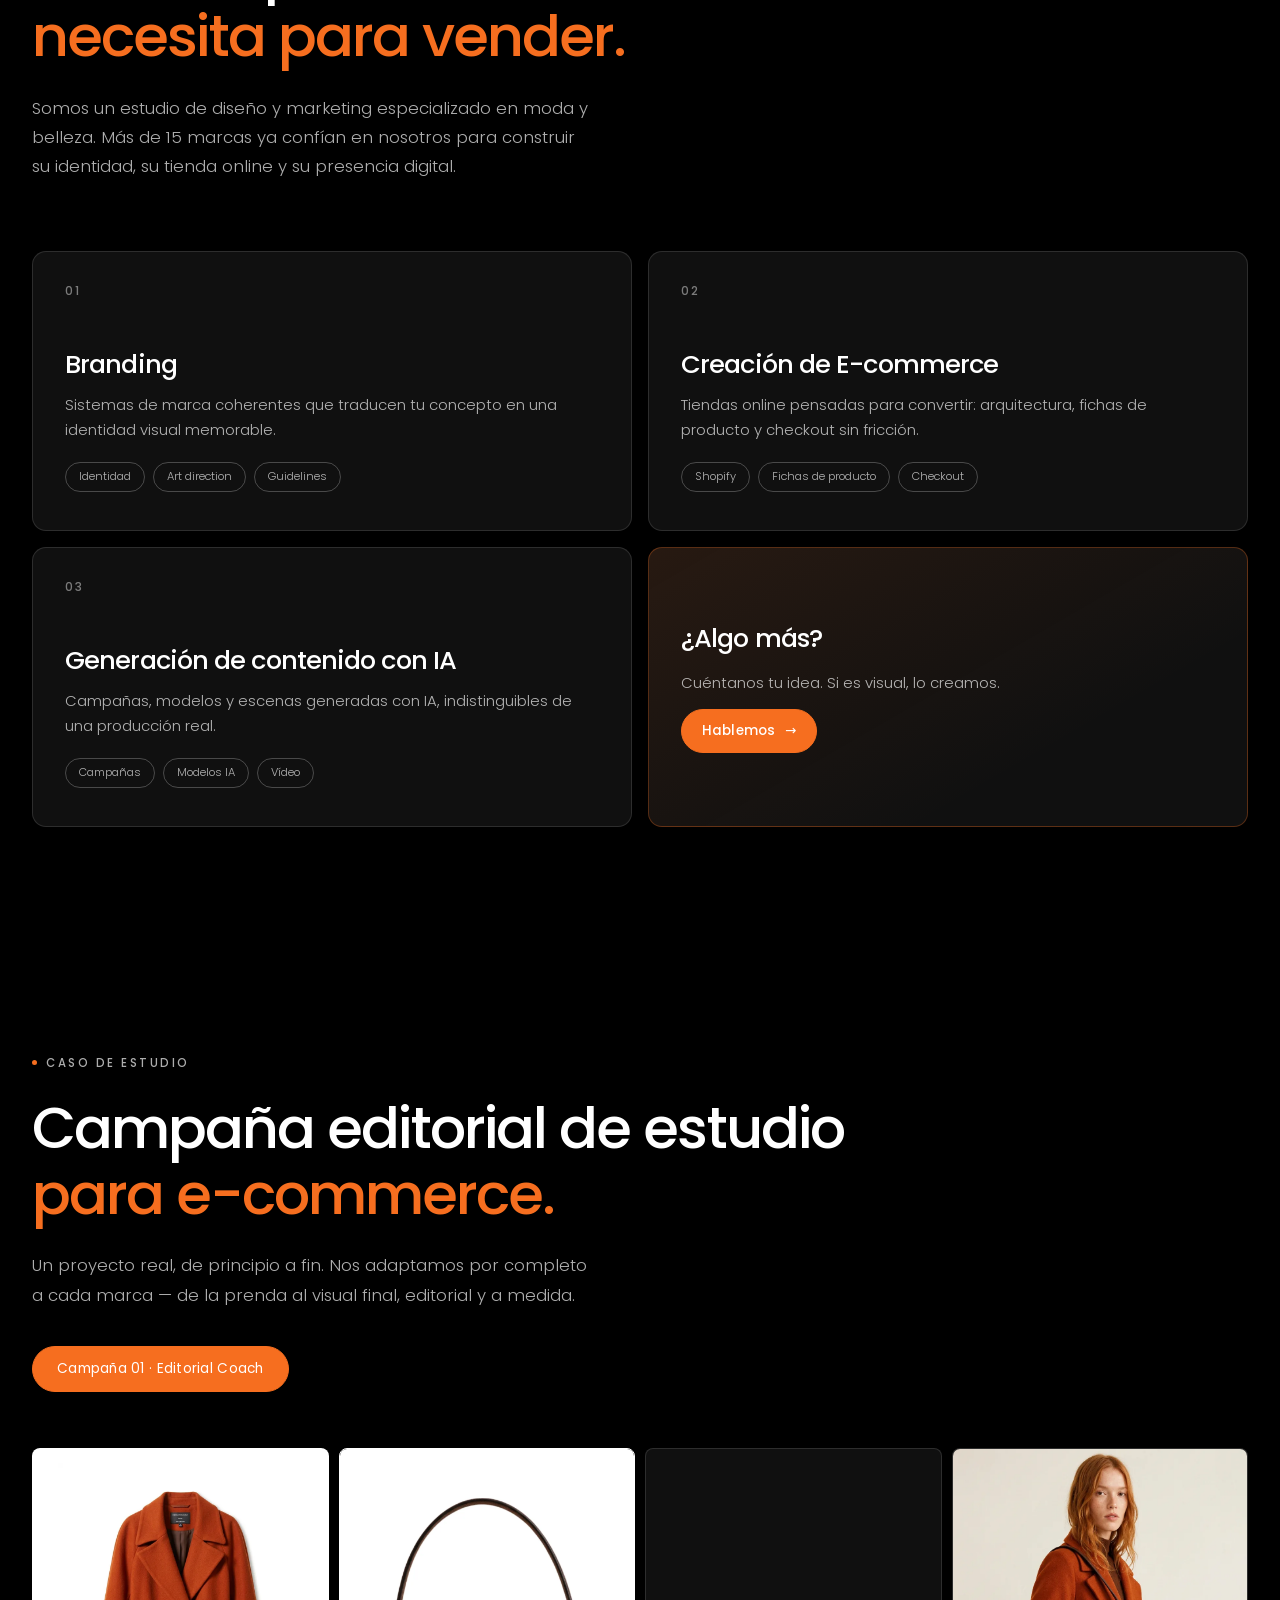
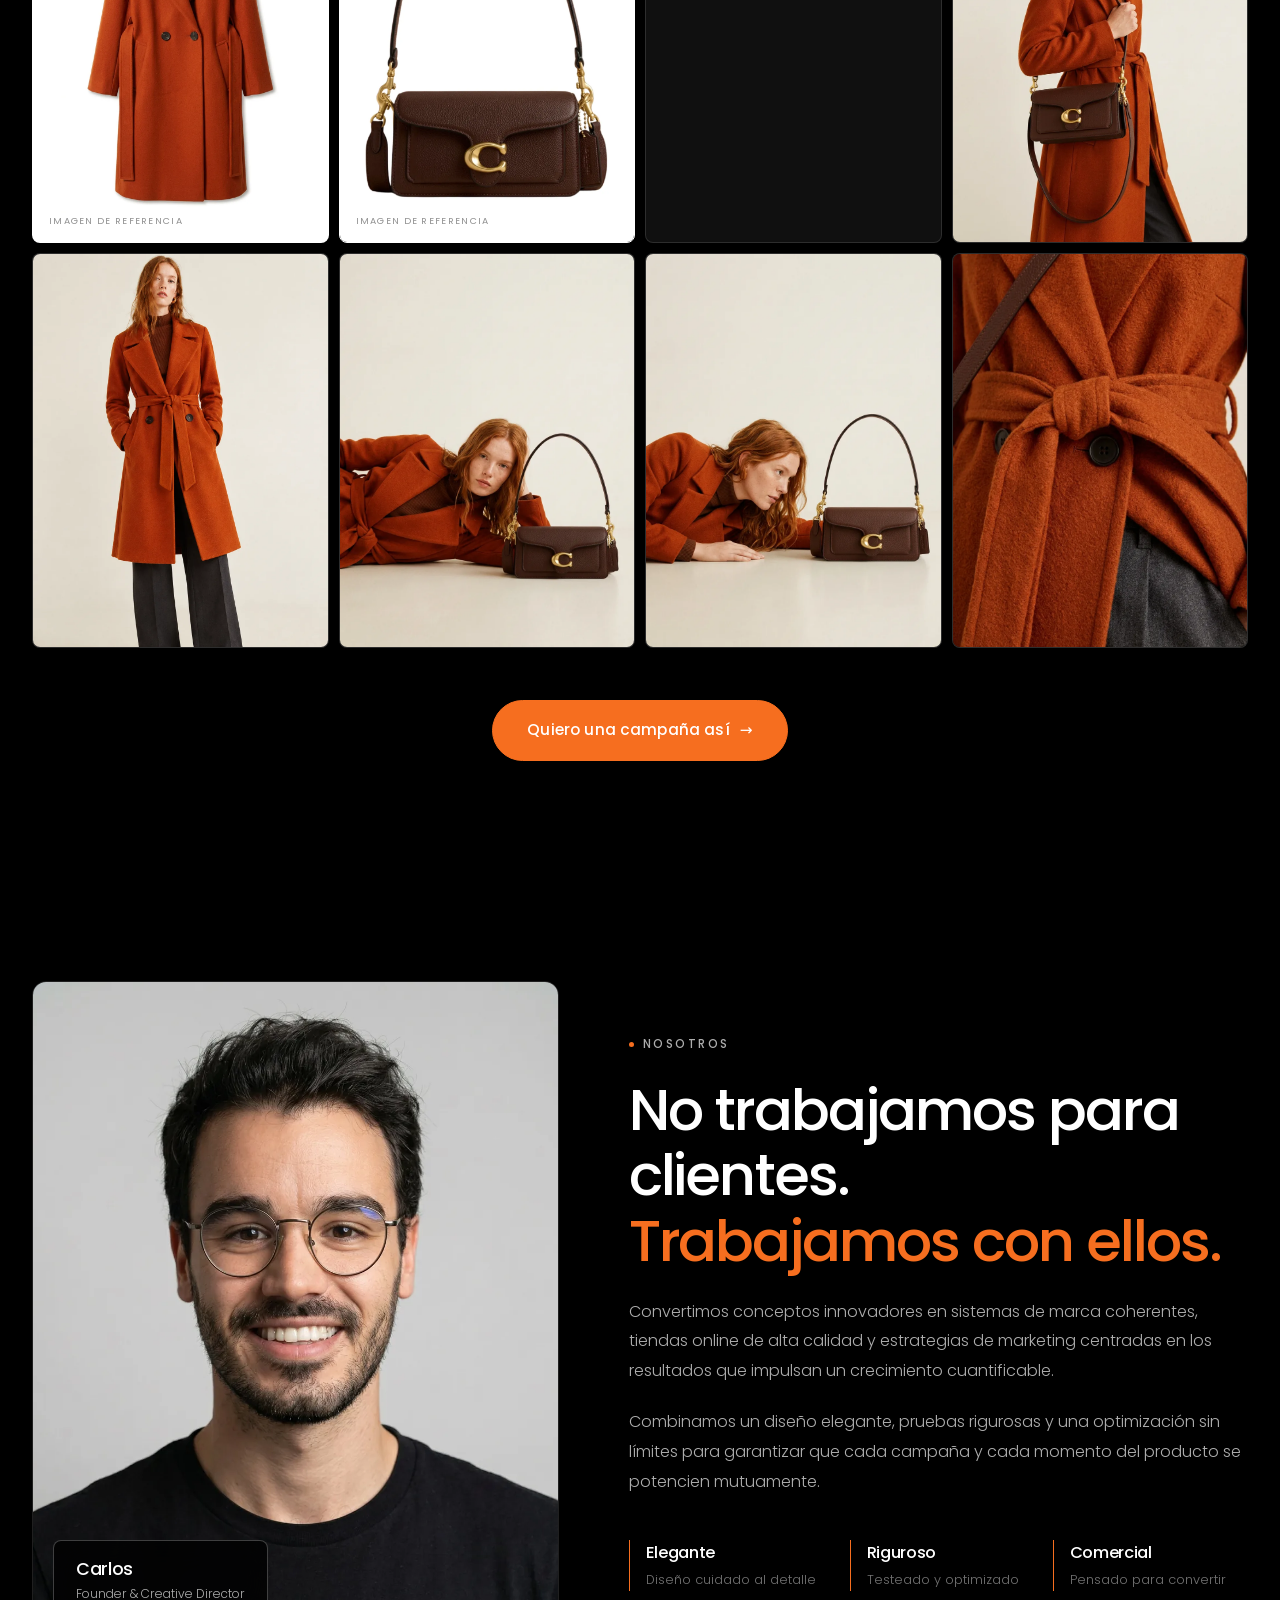
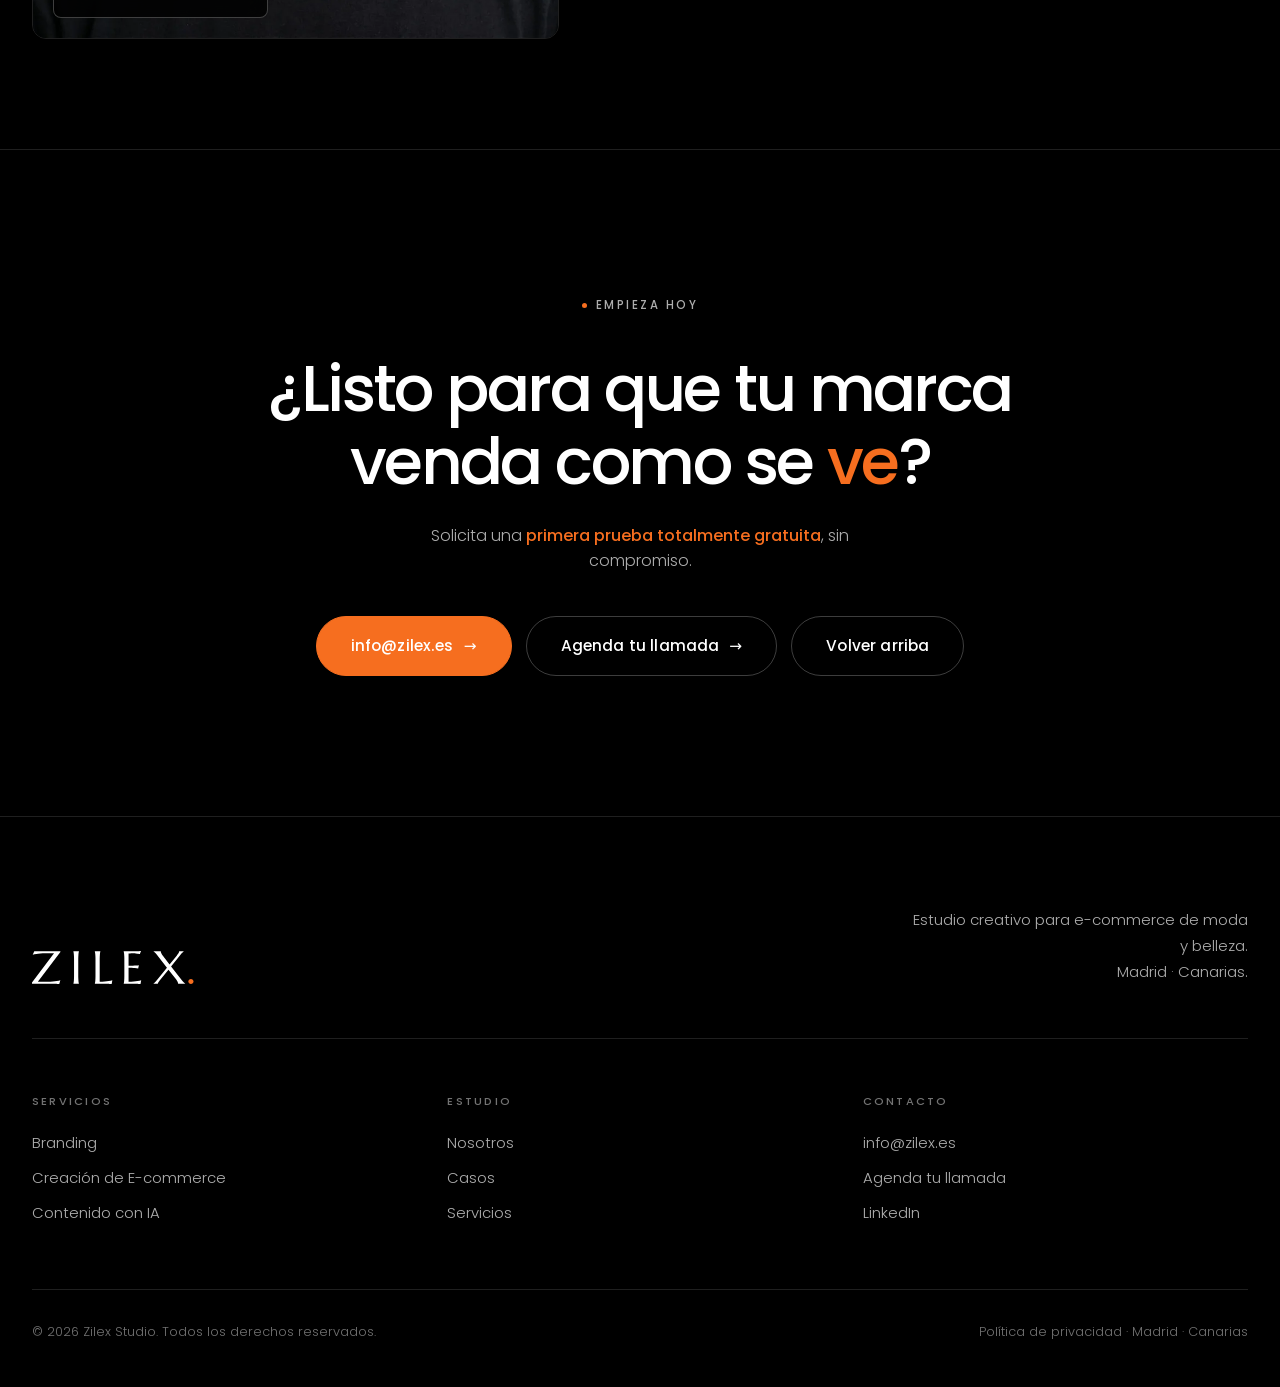
==== commit 5d068c8d: "Caso de estudio: nueva referencia del bolso y encuadre del plano entero - La referencia del bolso pa" ====
--- a/index.html
+++ b/index.html
@@ -233,7 +233,7 @@
         <figcaption class="camp__ref">Imagen de referencia</figcaption>
       </figure>
       <figure class="camp__item camp__item--origin camp__item--fill reveal">
-        <img src="assets/campaign/coach-ref-bolso.webp" alt="Bolso Coach Tabby, imagen de referencia" loading="lazy" />
+        <img src="assets/campaign/coach-ref-bolso.webp" alt="Bolso Coach Tabby sobre fondo blanco, imagen de referencia" loading="lazy" />
         <figcaption class="camp__ref">Imagen de referencia</figcaption>
       </figure>
       <figure class="camp__item reveal">
@@ -242,7 +242,7 @@
       <figure class="camp__item reveal">
         <img src="assets/campaign/coach-08.webp" alt="Modelo con el bolso Coach cruzado" loading="lazy" />
       </figure>
-      <figure class="camp__item reveal">
+      <figure class="camp__item camp__item--top reveal">
         <img src="assets/campaign/coach-01.webp" alt="Modelo con el abrigo naranja de cuerpo entero" loading="lazy" />
       </figure>
       <figure class="camp__item reveal">
--- a/styles.css
+++ b/styles.css
@@ -245,10 +245,12 @@
 /* Origen: la prenda entera sobre fondo blanco */
 .camp__item--origin { background: #ffffff; border-color: rgba(255,255,255,0.2); }
 .camp__item--origin img { object-fit: contain; padding: 5%; }
-/* la referencia del bolso llena la celda; el borde toma el gris del fondo
-   de la propia foto (#dedbd0) para que no se lea como margen */
-.camp__item--fill { background: #dedbd0; border-color: #dedbd0; }
+/* la referencia del bolso llena la celda; marco del mismo blanco que el
+   fondo de la foto, para que no se lea como margen */
+.camp__item--fill { background: #ffffff; border-color: #ffffff; }
 .camp__item--fill img { object-fit: cover; padding: 0; }
+/* plano completo de cara y cabeza: el recorte se come los pies, no la cabeza */
+.camp__item--top img { object-position: top center; }
 .camp__ref {
   position: absolute; left: 16px; bottom: 13px; z-index: 3; font-size: 0.58rem;
   font-weight: 400; letter-spacing: 0.14em; text-transform: uppercase;
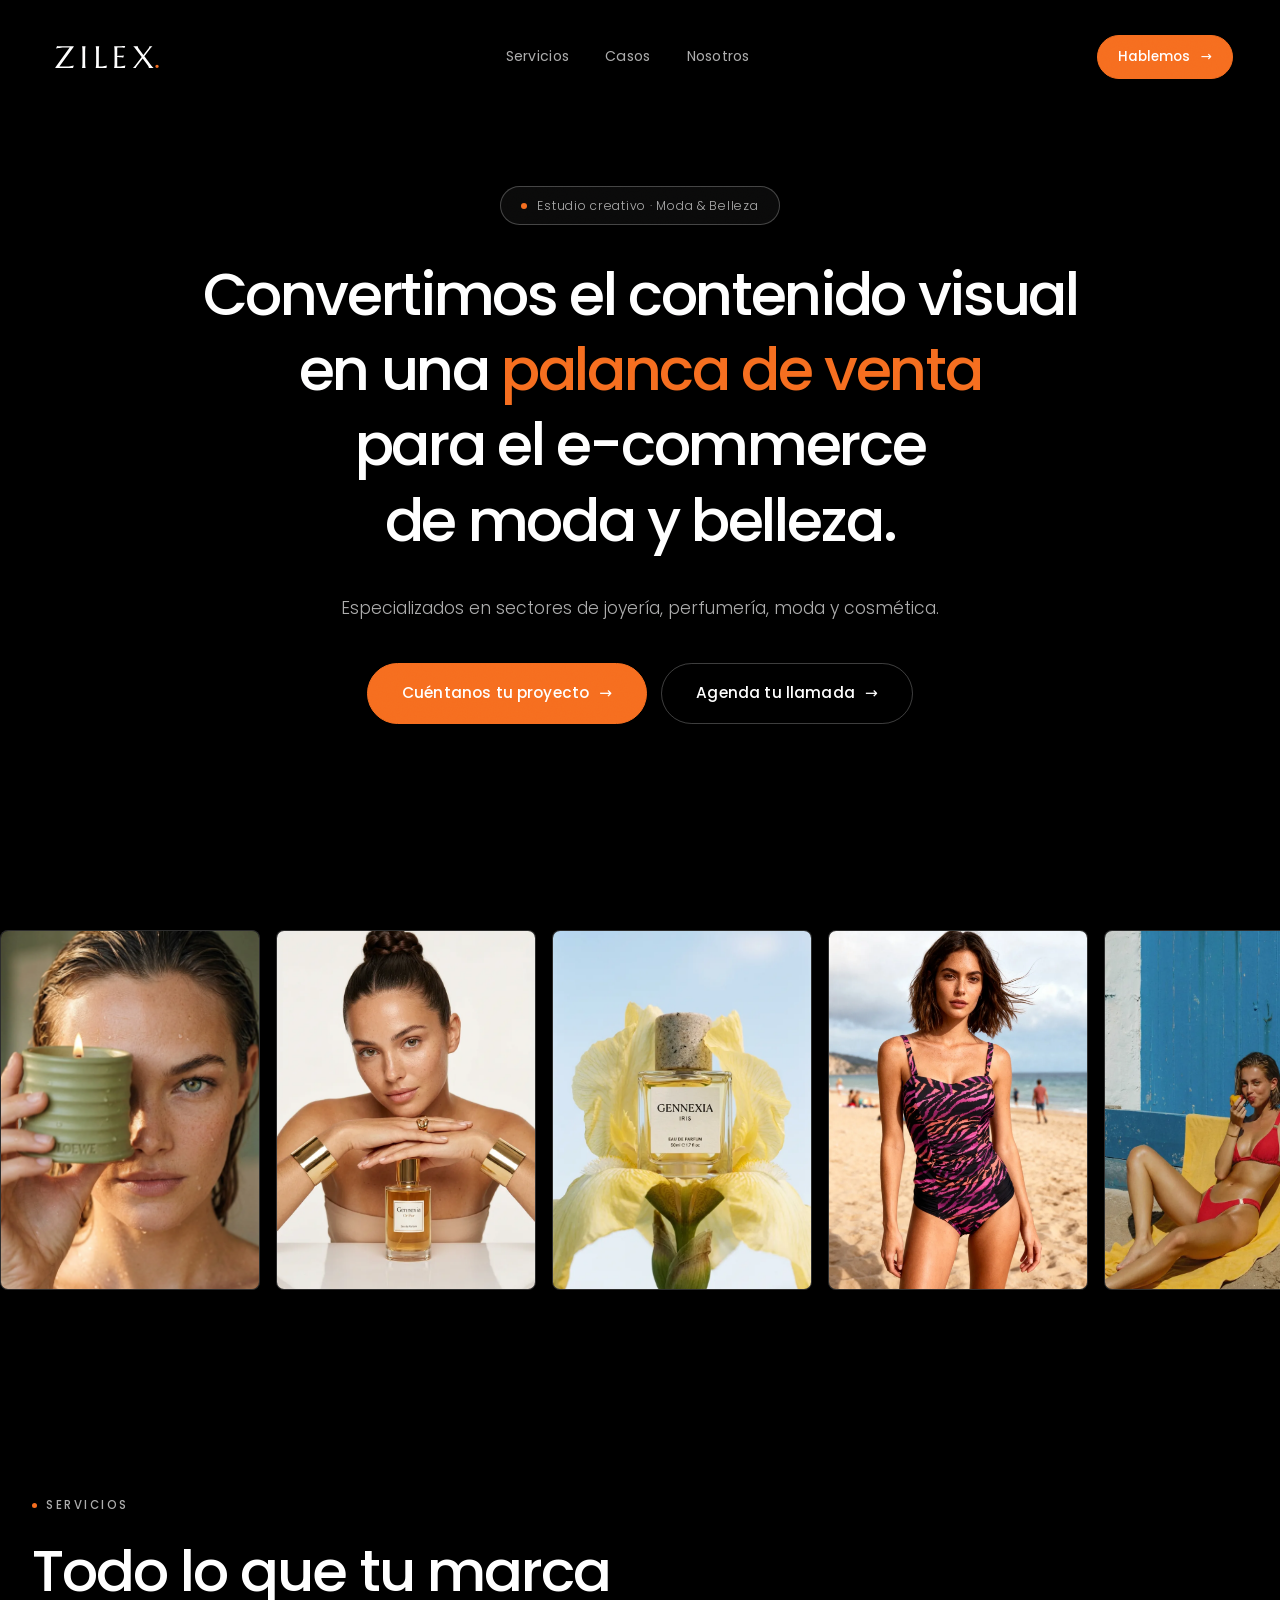
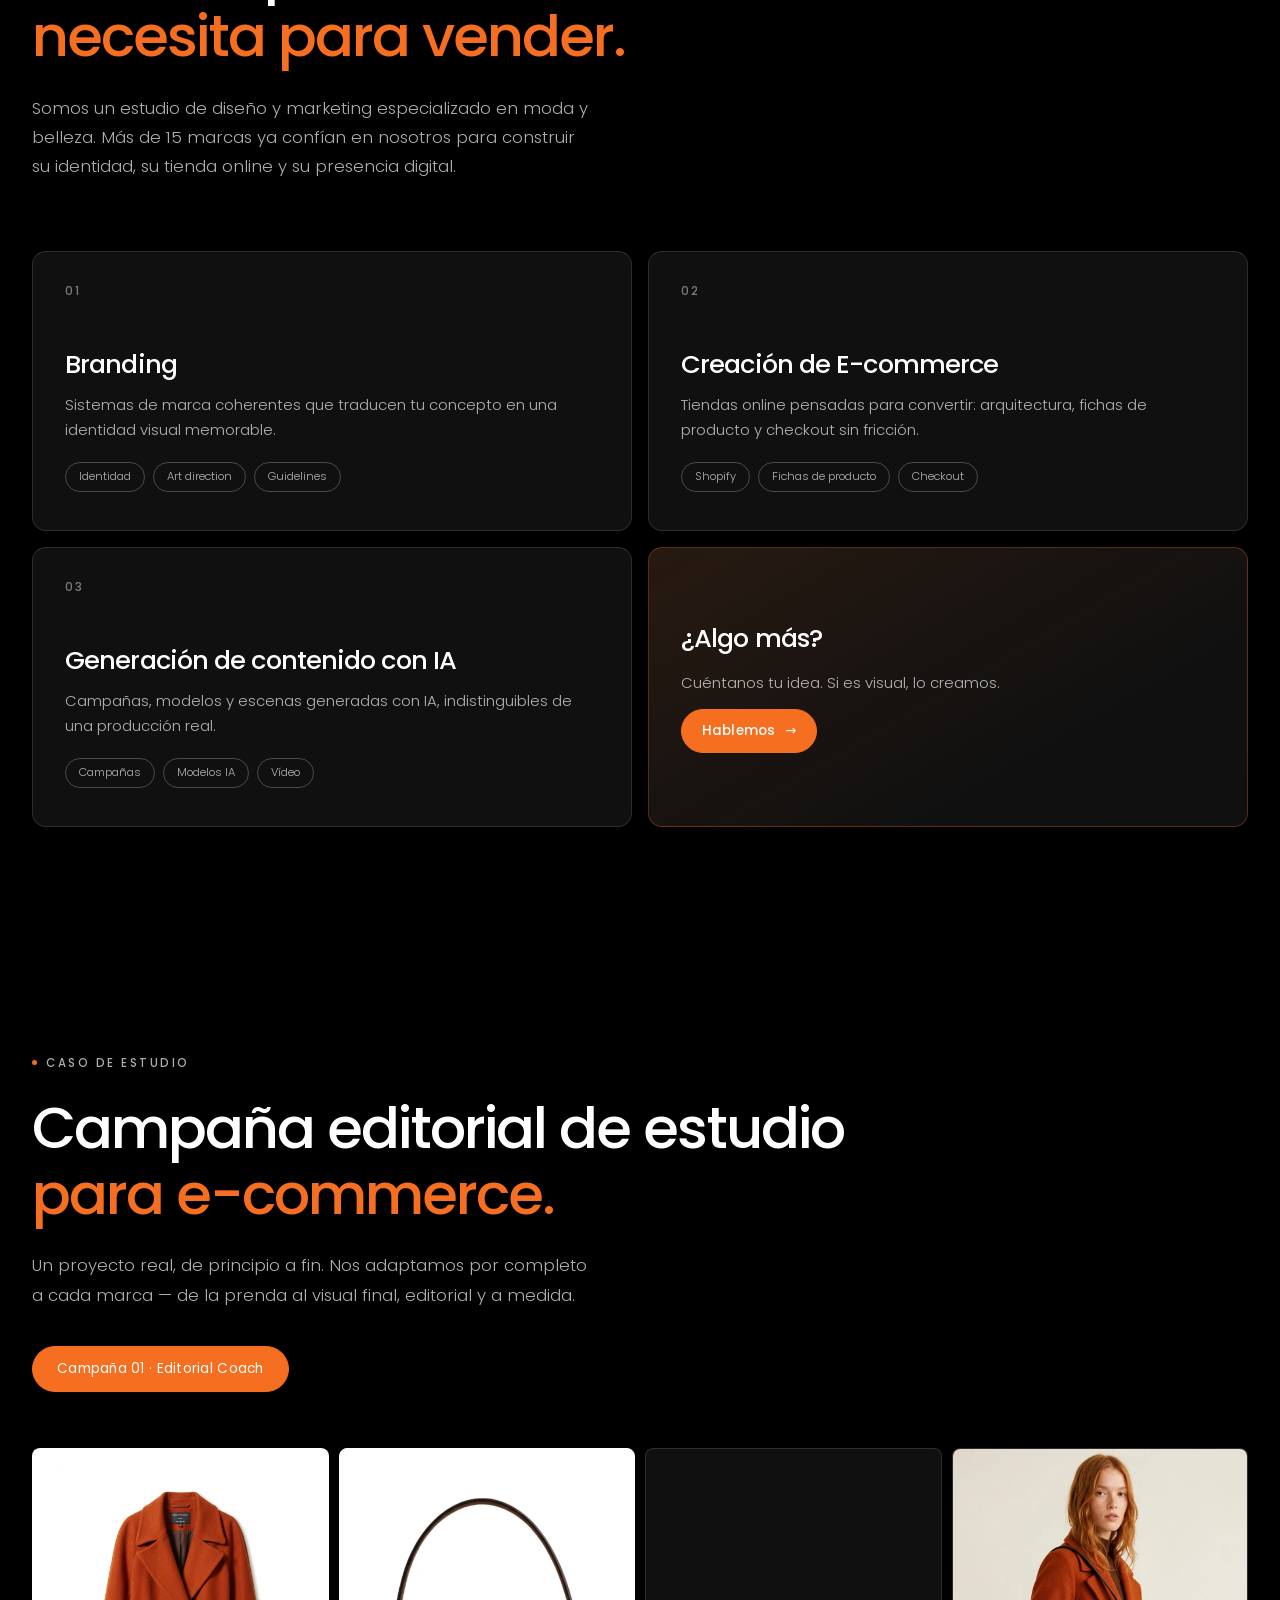
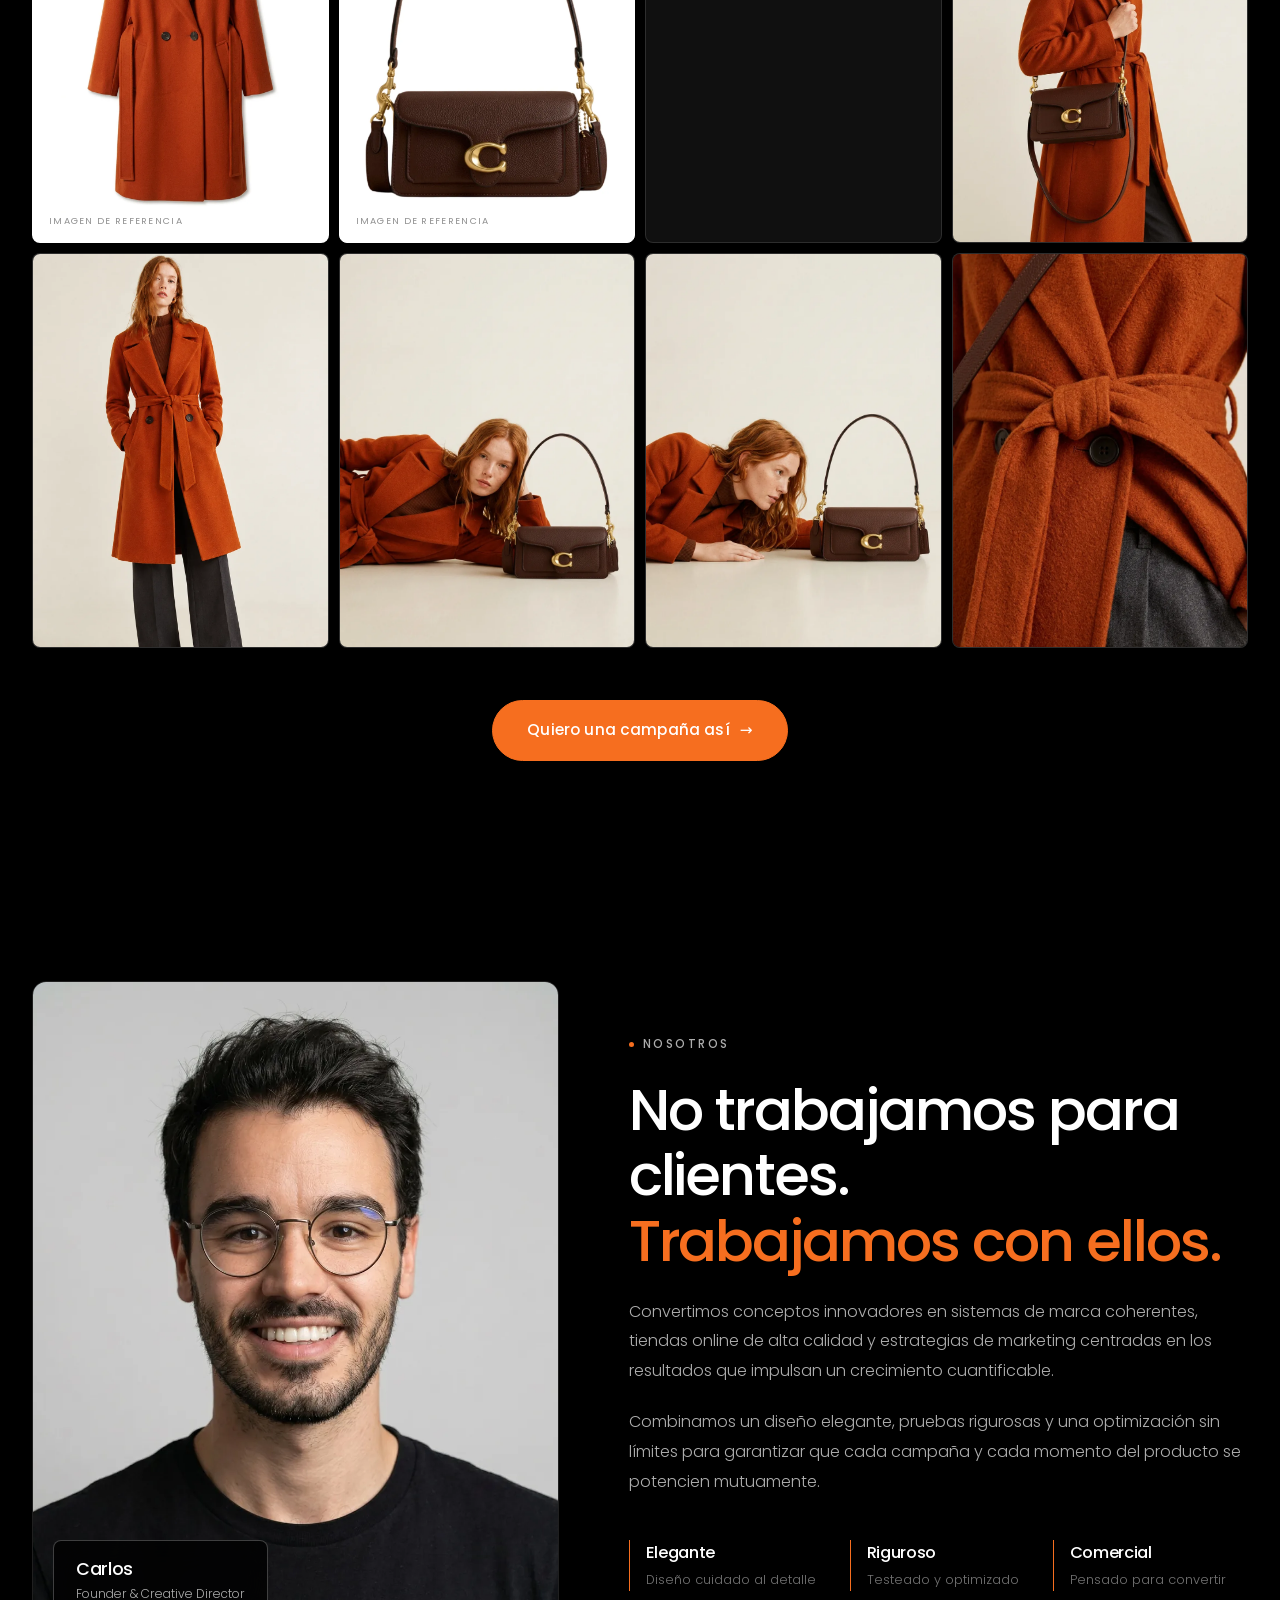
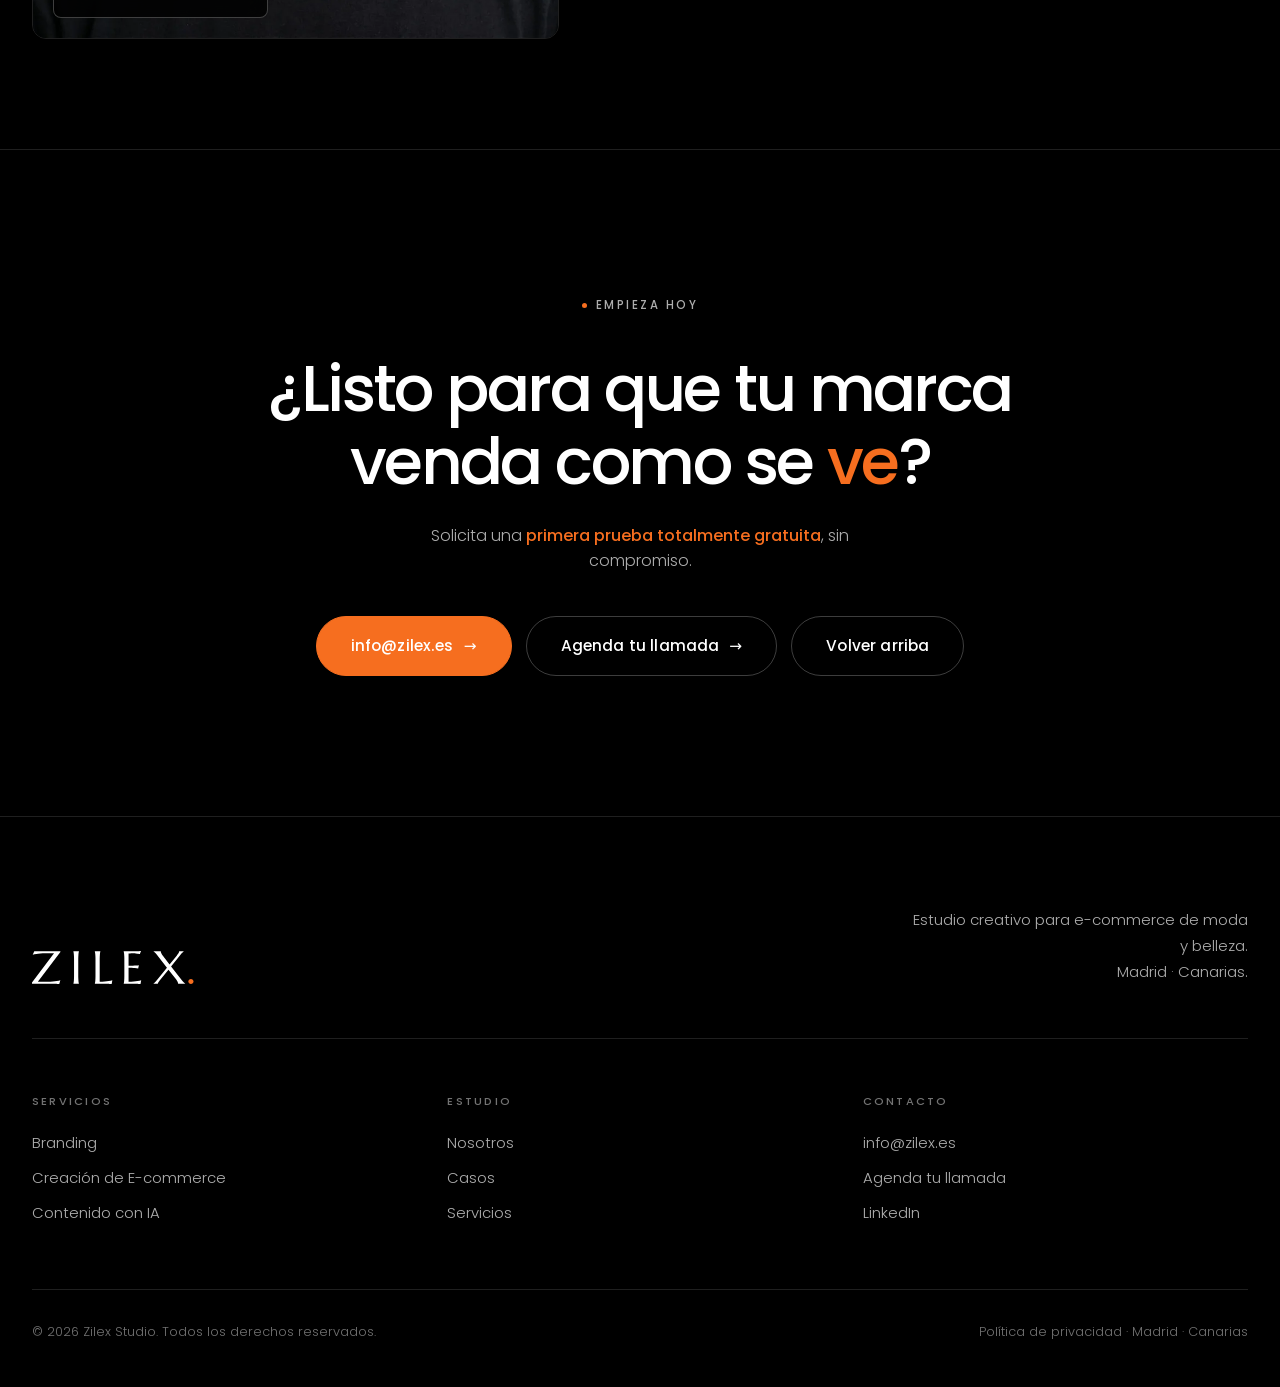
==== commit bd36aad5: "El plano entero se recorta en el archivo, no por CSS La correccion anterior con object-position depe" ====
--- a/index.html
+++ b/index.html
@@ -243,7 +243,7 @@
         <img src="assets/campaign/coach-08.webp" alt="Modelo con el bolso Coach cruzado" loading="lazy" />
       </figure>
       <figure class="camp__item camp__item--top reveal">
-        <img src="assets/campaign/coach-01.webp" alt="Modelo con el abrigo naranja de cuerpo entero" loading="lazy" />
+        <img src="assets/campaign/coach-01-top.webp" alt="Modelo con el abrigo naranja de cuerpo entero" loading="lazy" />
       </figure>
       <figure class="camp__item reveal">
         <img src="assets/campaign/coach-05.webp" alt="Modelo tumbada junto al bolso Coach" loading="lazy" />
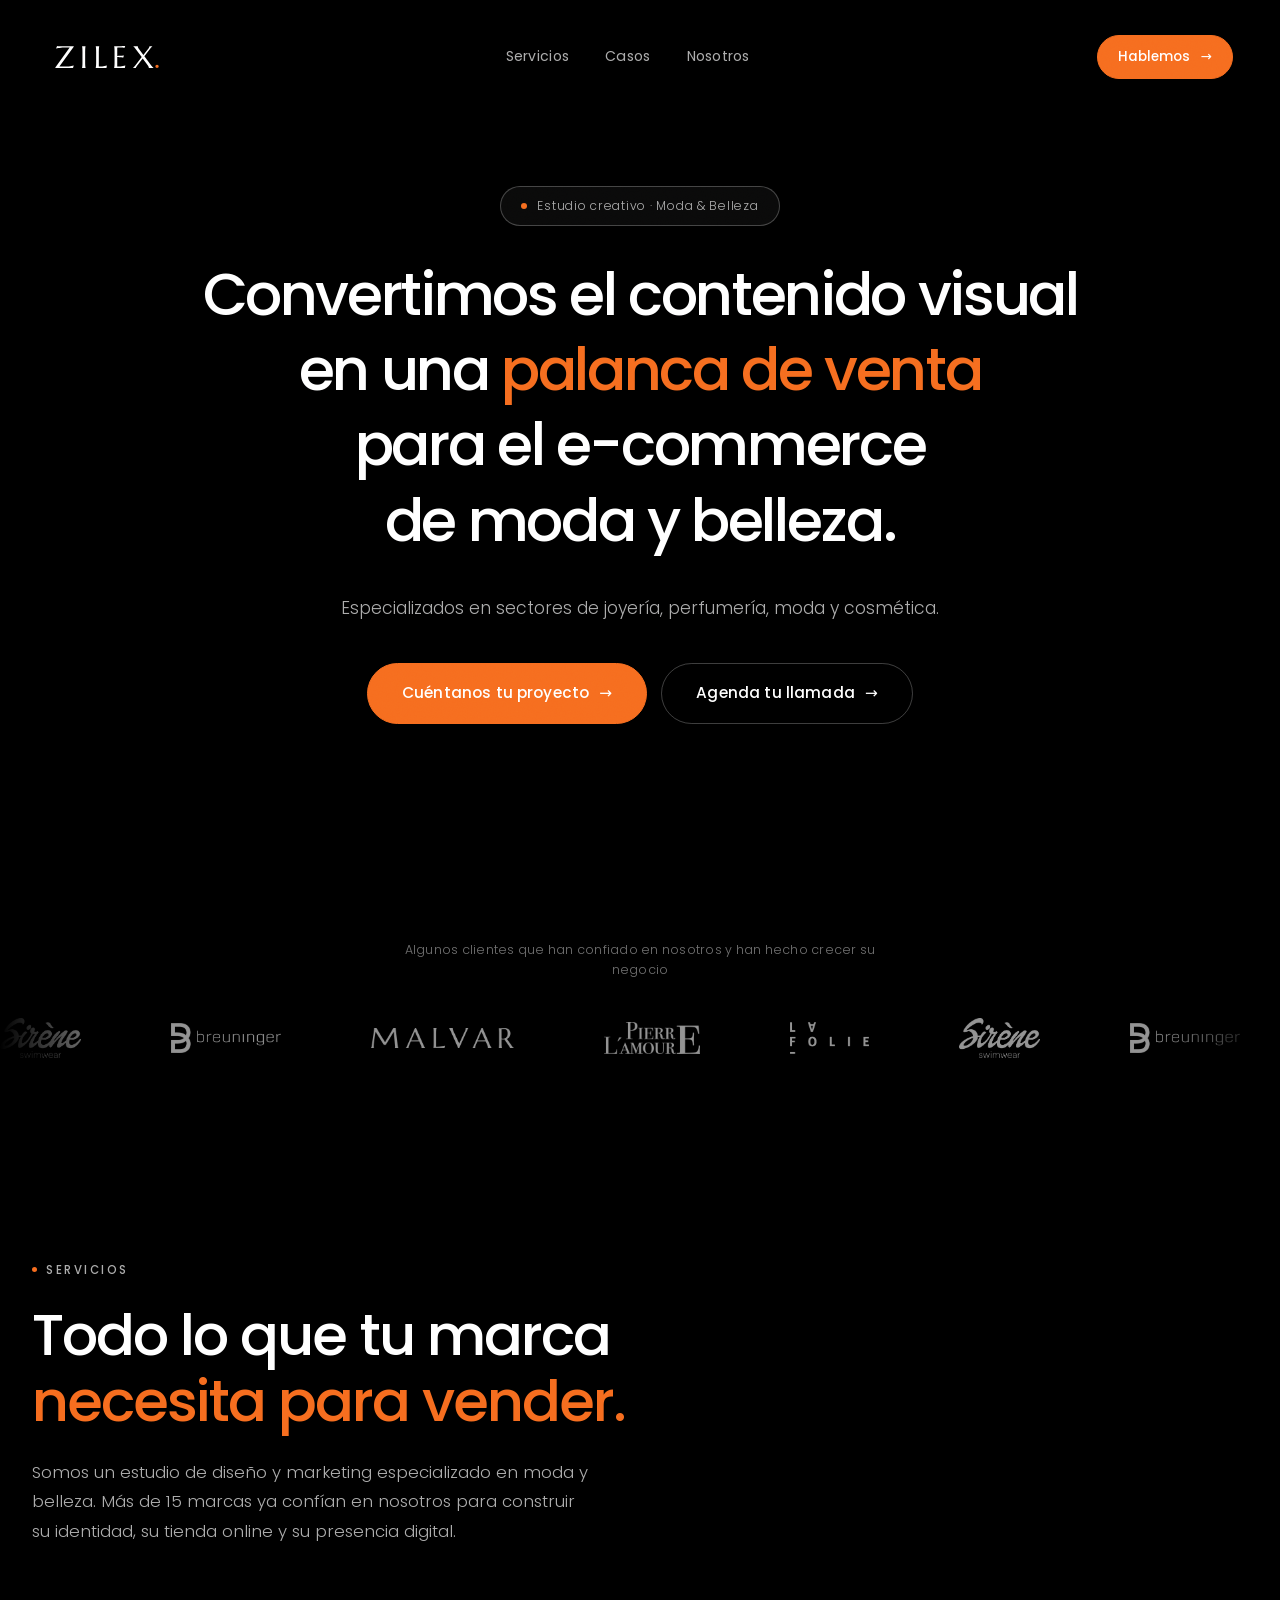
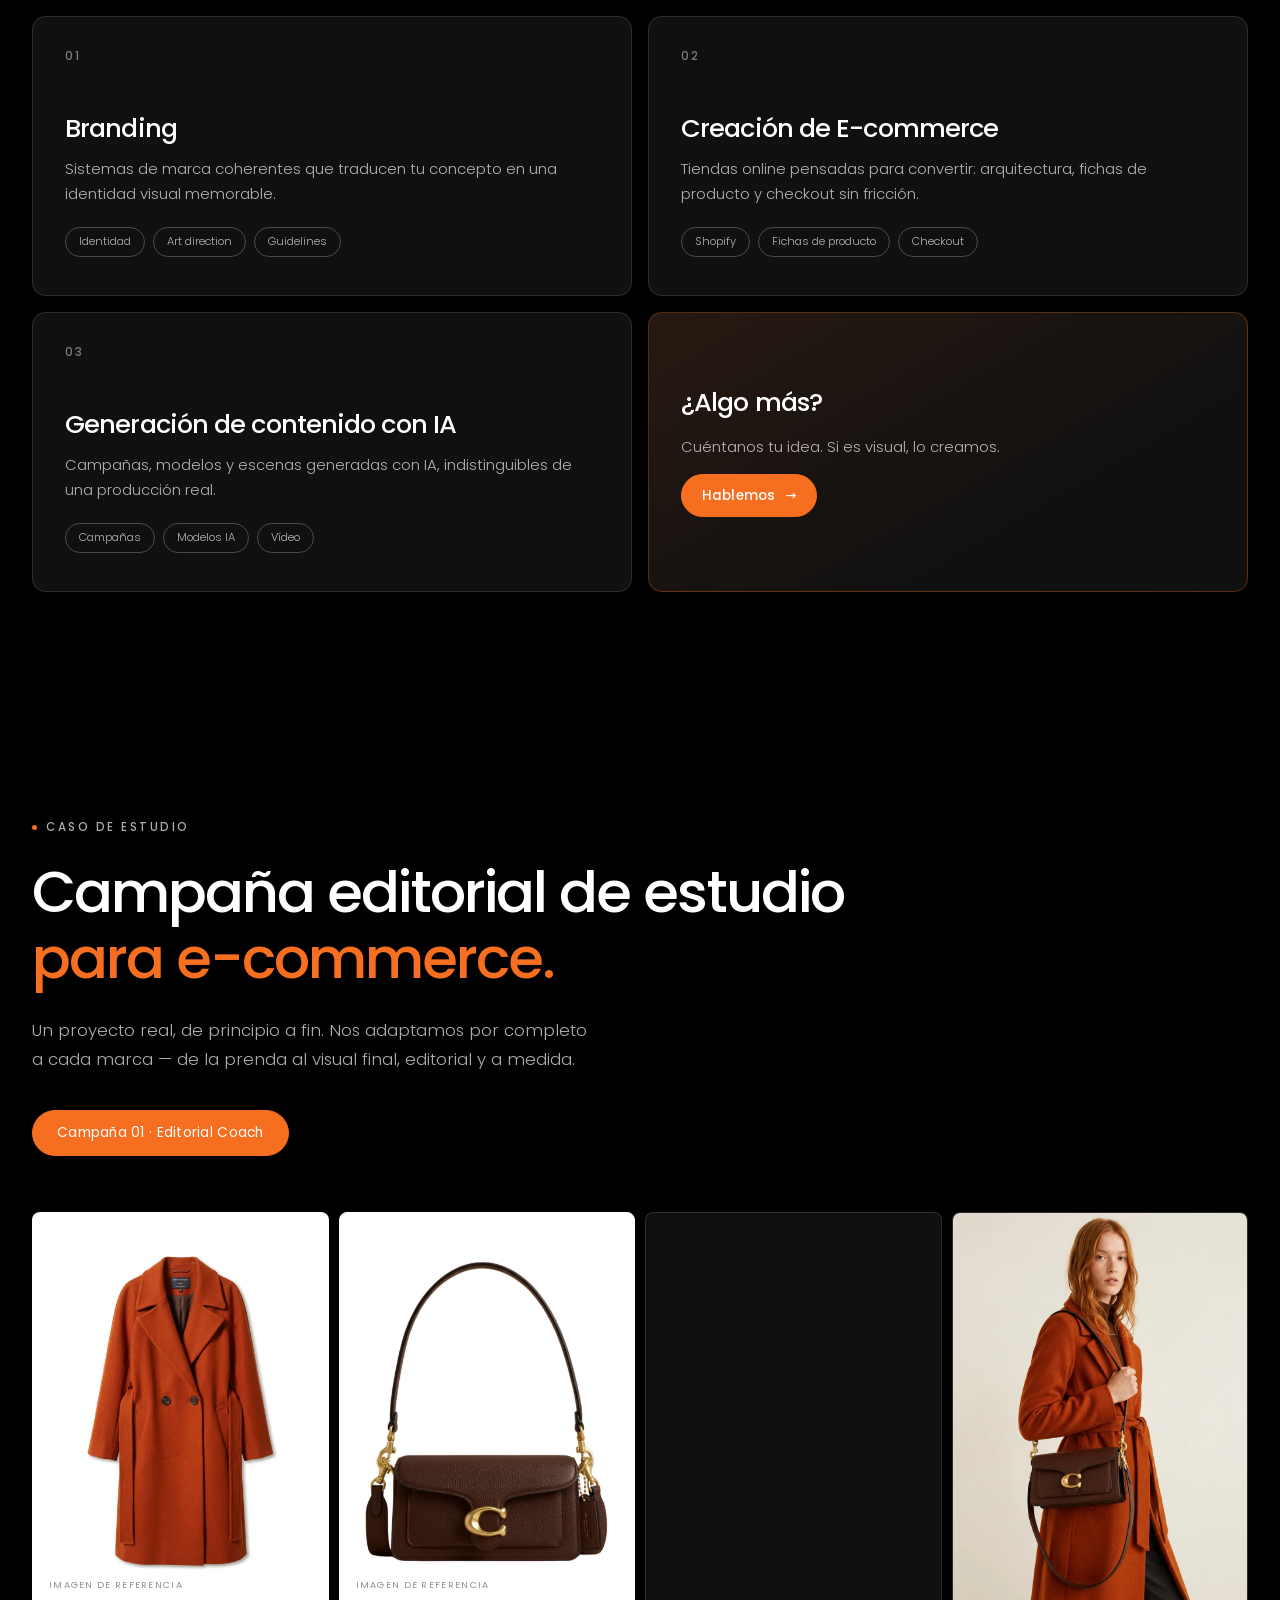
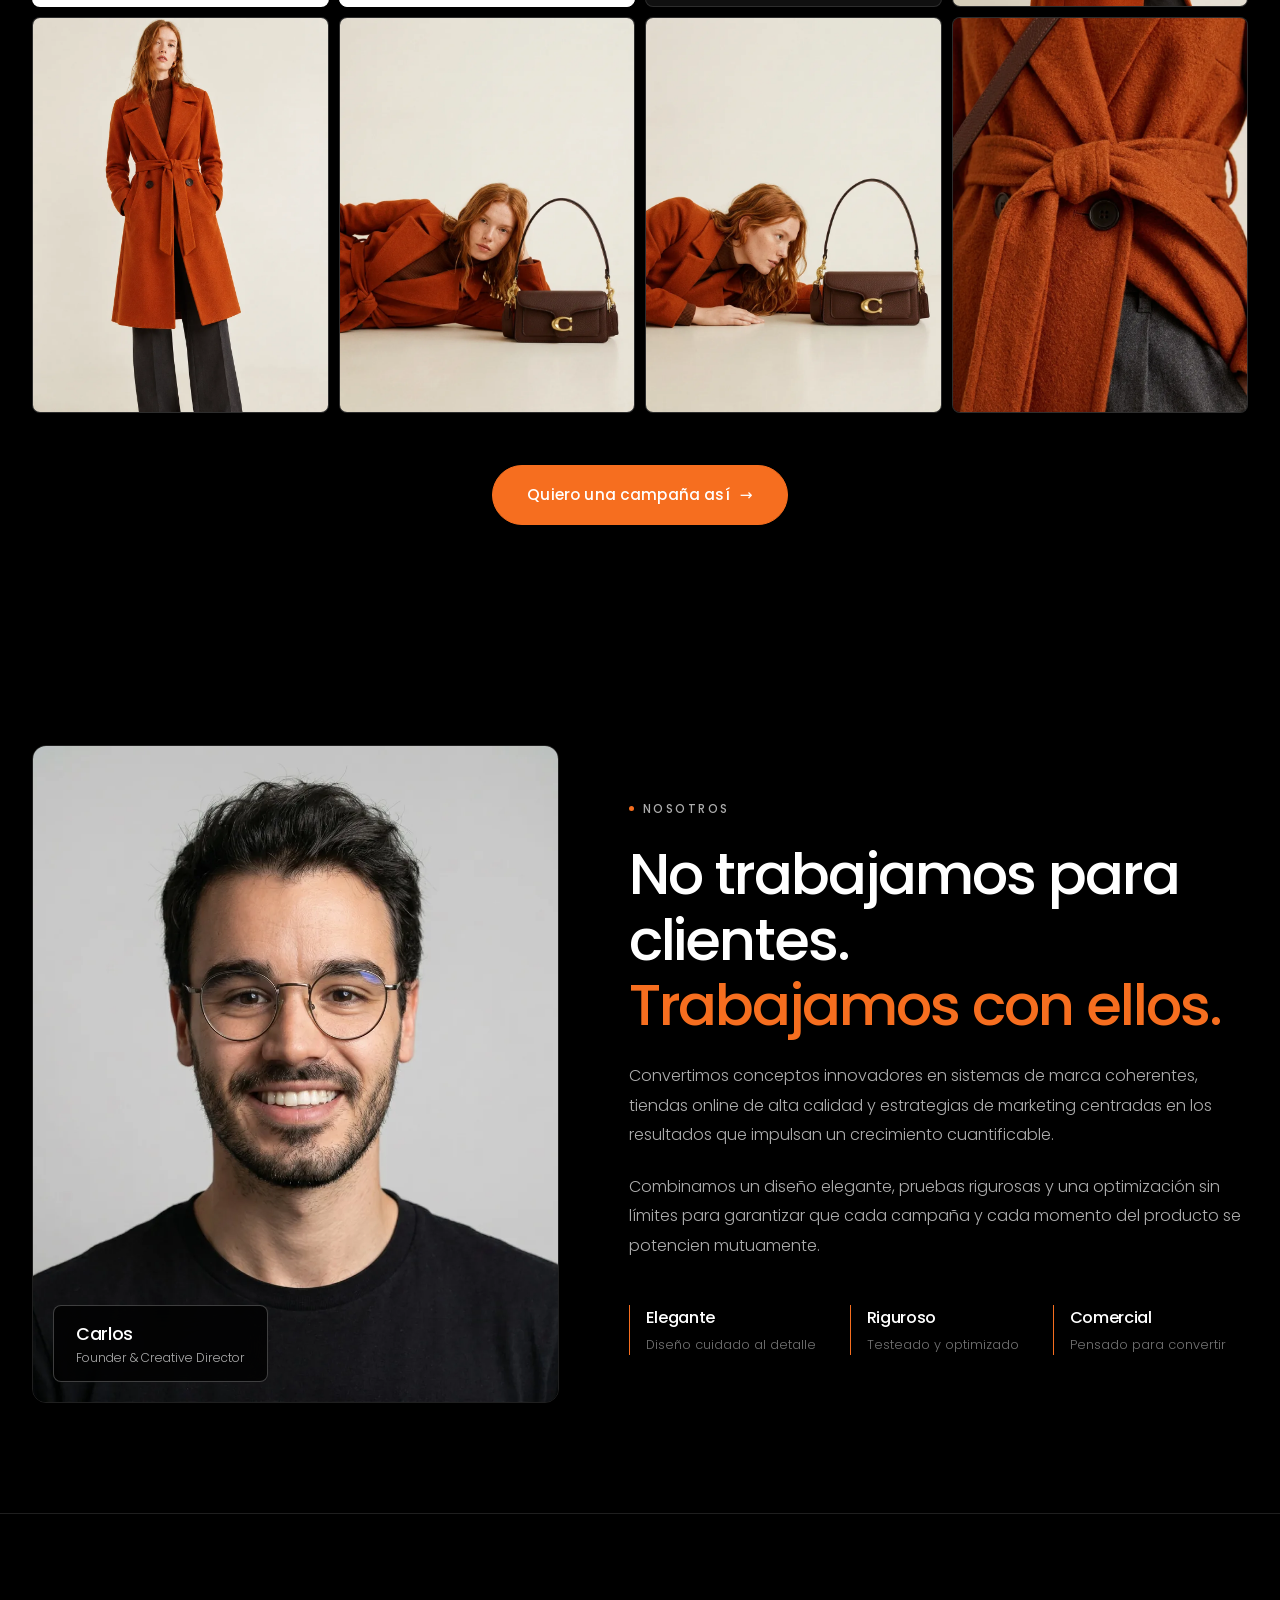
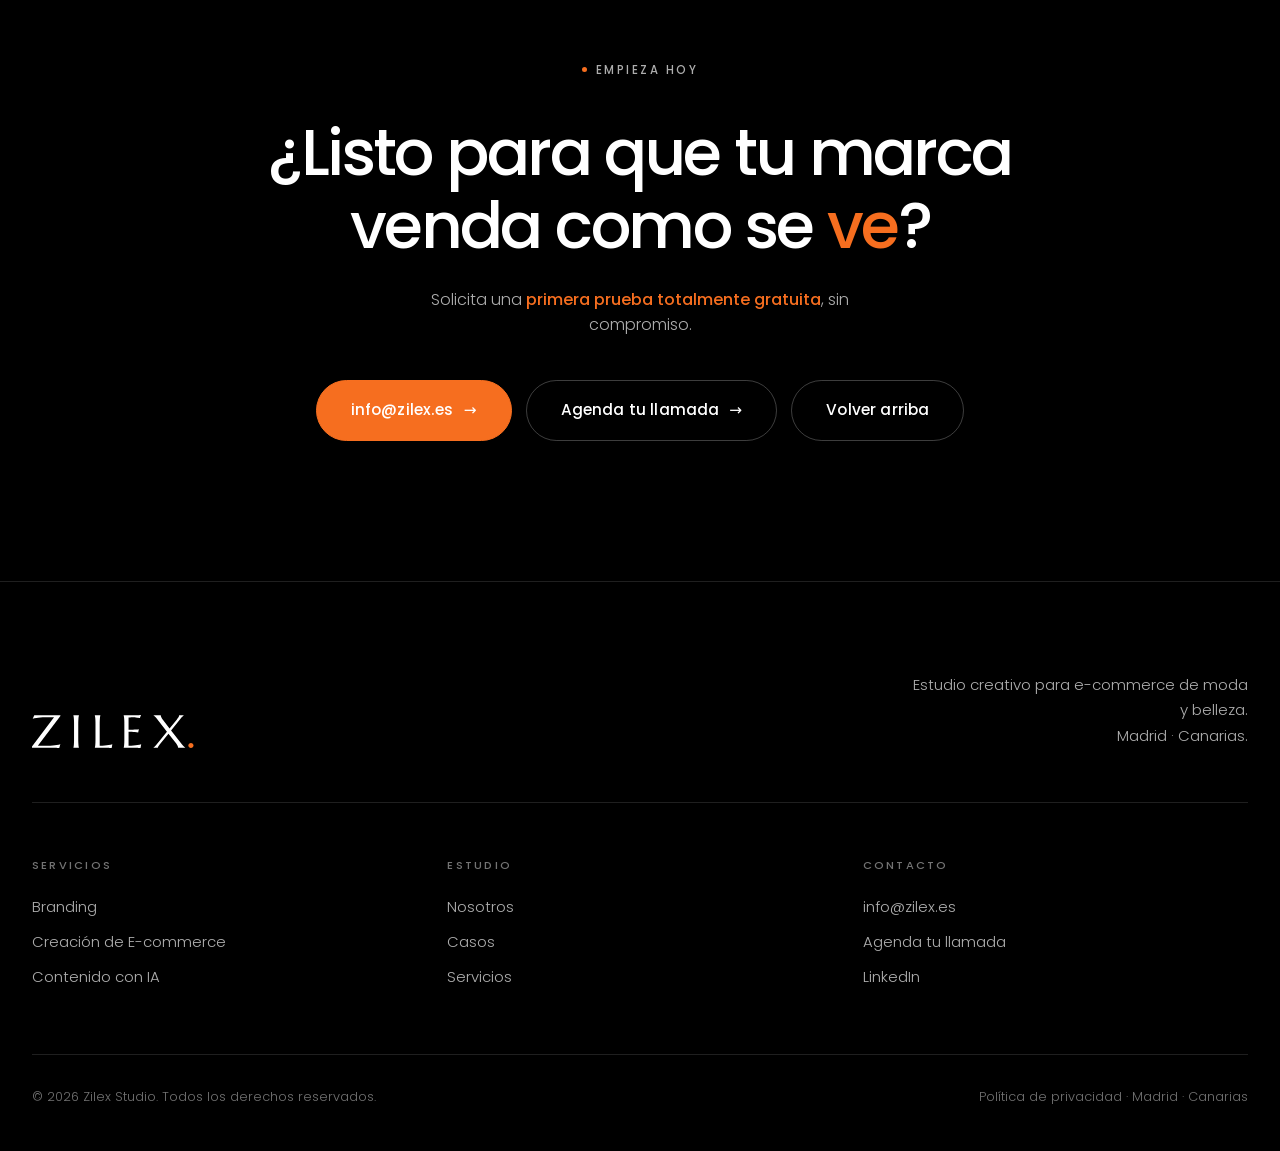
==== commit 7d36d2b7: "La franja de imagenes deja paso a una de logos de cliente - Se elimina por completo la galeria en mo" ====
--- a/index.html
+++ b/index.html
@@ -111,69 +111,23 @@
     </div>
   </section>
 
-  <!-- ===================== GALLERY BAND ===================== -->
-  <section class="band">
-    <!-- Escritorio: 1 fila con las 12 imagenes -->
-    <div class="band__row band__row--single band__desktop-only">
-      <div class="band__img"><img src="assets/ugc-candle.webp" alt="Contenido de producto de belleza" loading="lazy" /></div>
-      <div class="band__img"><img src="assets/striking-europe.webp" alt="Editorial deportivo en pista de tenis" loading="lazy" /></div>
-      <div class="band__img"><img src="assets/gennexia-iris.webp" alt="Retrato editorial" loading="lazy" /></div>
-      <div class="band__img"><img src="assets/beach.webp" alt="Editorial lifestyle en la playa" loading="lazy" /></div>
-      <div class="band__img"><img src="assets/sundrenched.webp" alt="Contenido de skincare" loading="lazy" /></div>
-      <div class="band__img"><img src="assets/headphones.webp" alt="Editorial masculino" loading="lazy" /></div>
-      <div class="band__img"><img src="assets/iguana-loewe.webp" alt="Imagen de producto — perfume" loading="lazy" /></div>
-      <div class="band__img"><img src="assets/sunglasses-portrait.webp" alt="Retrato editorial con gafas de sol" loading="lazy" /></div>
-      <div class="band__img"><img src="assets/loafers-closeup.webp" alt="Primer plano de mocasines de ante" loading="lazy" /></div>
-      <div class="band__img"><img src="assets/belt-closeup.webp" alt="Primer plano de cinturón trenzado" loading="lazy" /></div>
-      <div class="band__img"><img src="assets/pink-heels-closeup.webp" alt="Primer plano de tacones rosas" loading="lazy" /></div>
-      <div class="band__img"><img src="assets/pink-dress-editorial.webp" alt="Editorial de vestido rosa junto al mar" loading="lazy" /></div>
-      <!-- duplicado para scroll continuo sin huecos -->
-      <div class="band__img"><img src="assets/ugc-candle.webp" alt="" loading="lazy" /></div>
-      <div class="band__img"><img src="assets/striking-europe.webp" alt="" loading="lazy" /></div>
-      <div class="band__img"><img src="assets/gennexia-iris.webp" alt="" loading="lazy" /></div>
-      <div class="band__img"><img src="assets/beach.webp" alt="" loading="lazy" /></div>
-      <div class="band__img"><img src="assets/sundrenched.webp" alt="" loading="lazy" /></div>
-      <div class="band__img"><img src="assets/headphones.webp" alt="" loading="lazy" /></div>
-      <div class="band__img"><img src="assets/iguana-loewe.webp" alt="" loading="lazy" /></div>
-      <div class="band__img"><img src="assets/sunglasses-portrait.webp" alt="" loading="lazy" /></div>
-      <div class="band__img"><img src="assets/loafers-closeup.webp" alt="" loading="lazy" /></div>
-      <div class="band__img"><img src="assets/belt-closeup.webp" alt="" loading="lazy" /></div>
-      <div class="band__img"><img src="assets/pink-heels-closeup.webp" alt="" loading="lazy" /></div>
-      <div class="band__img"><img src="assets/pink-dress-editorial.webp" alt="" loading="lazy" /></div>
-    </div>
-
-    <!-- Movil: 2 filas con auto-scroll continuo, se pausan al tocar/deslizar con el dedo -->
-    <div class="band__row band__row--up band__mobile-only">
-      <div class="band__img"><img src="assets/ugc-candle.webp" alt="Contenido de producto de belleza" loading="lazy" /></div>
-      <div class="band__img"><img src="assets/striking-europe.webp" alt="Editorial deportivo en pista de tenis" loading="lazy" /></div>
-      <div class="band__img"><img src="assets/gennexia-iris.webp" alt="Retrato editorial" loading="lazy" /></div>
-      <div class="band__img"><img src="assets/beach.webp" alt="Editorial lifestyle en la playa" loading="lazy" /></div>
-      <div class="band__img"><img src="assets/sunglasses-portrait.webp" alt="Retrato editorial con gafas de sol" loading="lazy" /></div>
-      <div class="band__img"><img src="assets/loafers-closeup.webp" alt="Primer plano de mocasines de ante" loading="lazy" /></div>
-      <div class="band__img"><img src="assets/mens-shoes.webp" alt="Editorial masculino con zapatos" loading="lazy" /></div>
-      <!-- duplicado para bucle continuo -->
-      <div class="band__img"><img src="assets/ugc-candle.webp" alt="" loading="lazy" /></div>
-      <div class="band__img"><img src="assets/striking-europe.webp" alt="" loading="lazy" /></div>
-      <div class="band__img"><img src="assets/gennexia-iris.webp" alt="" loading="lazy" /></div>
-      <div class="band__img"><img src="assets/beach.webp" alt="" loading="lazy" /></div>
-      <div class="band__img"><img src="assets/sunglasses-portrait.webp" alt="" loading="lazy" /></div>
-      <div class="band__img"><img src="assets/loafers-closeup.webp" alt="" loading="lazy" /></div>
-      <div class="band__img"><img src="assets/mens-shoes.webp" alt="" loading="lazy" /></div>
-    </div>
-    <div class="band__row band__row--down band__mobile-only">
-      <div class="band__img"><img src="assets/sundrenched.webp" alt="Contenido de skincare" loading="lazy" /></div>
-      <div class="band__img"><img src="assets/headphones.webp" alt="Editorial masculino" loading="lazy" /></div>
-      <div class="band__img"><img src="assets/iguana-loewe.webp" alt="Imagen de producto — perfume" loading="lazy" /></div>
-      <div class="band__img"><img src="assets/belt-closeup.webp" alt="Primer plano de cinturón trenzado" loading="lazy" /></div>
-      <div class="band__img"><img src="assets/pink-heels-closeup.webp" alt="Primer plano de tacones rosas" loading="lazy" /></div>
-      <div class="band__img"><img src="assets/pink-dress-editorial.webp" alt="Editorial de vestido rosa junto al mar" loading="lazy" /></div>
-      <!-- duplicado para bucle continuo -->
-      <div class="band__img"><img src="assets/sundrenched.webp" alt="" loading="lazy" /></div>
-      <div class="band__img"><img src="assets/headphones.webp" alt="" loading="lazy" /></div>
-      <div class="band__img"><img src="assets/iguana-loewe.webp" alt="" loading="lazy" /></div>
-      <div class="band__img"><img src="assets/belt-closeup.webp" alt="" loading="lazy" /></div>
-      <div class="band__img"><img src="assets/pink-heels-closeup.webp" alt="" loading="lazy" /></div>
-      <div class="band__img"><img src="assets/pink-dress-editorial.webp" alt="" loading="lazy" /></div>
+  <!-- ===================== CLIENTES ===================== -->
+  <section class="clients" aria-label="Marcas que han confiado en Zilex">
+    <p class="clients__lead reveal">Algunos clientes que han confiado en nosotros y han hecho crecer su negocio</p>
+    <div class="clients__marquee">
+      <div class="clients__track">
+        <img class="clients__logo clients__logo--sirene" src="assets/clients/sirene.webp" alt="Sirène" width="81" height="40" loading="lazy" />
+        <img class="clients__logo clients__logo--breuninger" src="assets/clients/breuninger.webp" alt="Breuninger" width="110" height="31" loading="lazy" />
+        <img class="clients__logo clients__logo--malvar" src="assets/clients/malvar.webp" alt="Malvar" width="143" height="20" loading="lazy" />
+        <img class="clients__logo clients__logo--pierre" src="assets/clients/pierre.webp" alt="Pierre L'Amoure" width="96" height="32" loading="lazy" />
+        <img class="clients__logo clients__logo--lafolie" src="assets/clients/lafolie.webp" alt="La Folie" width="79" height="32" loading="lazy" />
+        <!-- duplicado para el bucle continuo -->
+        <img class="clients__logo clients__logo--sirene" src="assets/clients/sirene.webp" alt="" width="81" height="40" loading="lazy" aria-hidden="true" />
+        <img class="clients__logo clients__logo--breuninger" src="assets/clients/breuninger.webp" alt="" width="110" height="31" loading="lazy" aria-hidden="true" />
+        <img class="clients__logo clients__logo--malvar" src="assets/clients/malvar.webp" alt="" width="143" height="20" loading="lazy" aria-hidden="true" />
+        <img class="clients__logo clients__logo--pierre" src="assets/clients/pierre.webp" alt="" width="96" height="32" loading="lazy" aria-hidden="true" />
+        <img class="clients__logo clients__logo--lafolie" src="assets/clients/lafolie.webp" alt="" width="79" height="32" loading="lazy" aria-hidden="true" />
+      </div>
     </div>
   </section>
 
--- a/styles.css
+++ b/styles.css
@@ -167,15 +167,34 @@
 .hero__scroll-line::after { content:''; position:absolute; top:-50%; left:0; width:100%; height:50%; background: var(--white); animation: scrollDot 1.8s ease-in-out infinite; }
 @keyframes scrollDot { 0%{top:-50%} 100%{top:100%} }
 
-/* =================== BAND (galería en movimiento) =================== */
-.band { padding: 30px 0 90px; display: flex; flex-direction: column; gap: 16px; overflow: hidden; }
-.band__row { display: flex; gap: 16px; width: max-content; }
-.band__row--single { animation: bandLeft 77s linear infinite; }
-.band__mobile-only { display: none; }
-.band__img { width: 260px; height: 360px; border-radius: var(--radius); overflow: hidden; border: 1px solid var(--line); flex-shrink: 0; position: relative; background: var(--bg-2); }
-.band__img img { transition: transform 0.7s var(--ease); }
-.band__img:hover img { transform: scale(1.06); }
-@keyframes bandLeft { from { transform: translateX(0); } to { transform: translateX(-50%); } }
+/* =================== CLIENTES (franja de logos) =================== */
+.clients { padding: 40px 0 86px; overflow: hidden; }
+.clients__lead {
+  text-align: center; font-size: 0.78rem; font-weight: 300; color: var(--muted-2);
+  letter-spacing: 0.02em; margin: 0 auto 38px; max-width: 520px; padding: 0 24px; line-height: 1.6;
+}
+.clients__marquee {
+  overflow: hidden;
+  /* difuminado en los bordes para que entren y salgan sin corte seco */
+  -webkit-mask-image: linear-gradient(90deg, transparent, #000 9%, #000 91%, transparent);
+          mask-image: linear-gradient(90deg, transparent, #000 9%, #000 91%, transparent);
+}
+.clients__track {
+  display: flex; align-items: center; gap: 90px; width: max-content;
+  animation: clientsScroll 50s linear infinite;
+}
+.clients__track img {
+  flex-shrink: 0; opacity: 0.58; height: auto;
+  transition: opacity 0.45s var(--ease);
+}
+.clients__track img:hover { opacity: 1; }
+/* los webp se exportan a 3x; cada ancho conserva el equilibrio optico entre marcas */
+.clients__logo--sirene { width: 81px; }
+.clients__logo--breuninger { width: 110px; }
+.clients__logo--malvar { width: 143px; }
+.clients__logo--pierre { width: 96px; }
+.clients__logo--lafolie { width: 79px; }
+@keyframes clientsScroll { from { transform: translateX(0); } to { transform: translateX(-50%); } }
 
 /* =================== SERVICES =================== */
 .services { padding: 110px 32px; max-width: var(--maxw); margin: 0 auto; }
@@ -344,17 +363,10 @@
   .cta { padding: 100px 20px; }
   .footer { padding: 70px 20px 36px; }
 
-  /* Banda en móvil: auto-scroll continuo (JS) que se pausa al tocar/deslizar */
-  .band__img { width: 183px; height: 259px; }
-  .band__desktop-only { display: none; }
-  .band__mobile-only {
-    display: flex;
-    width: 100%;
-    overflow-x: auto;
-    -webkit-overflow-scrolling: touch;
-    scrollbar-width: none;
-  }
-  .band__mobile-only::-webkit-scrollbar { display: none; }
+  /* Franja de clientes: algo mas compacta en movil */
+  .clients { padding: 20px 0 64px; }
+  .clients__track { gap: 58px; }
+  .clients__track img { transform: scale(0.88); transform-origin: center; }
 
   /* Servicios: tarjetas que se apilan al hacer scroll (estilo Framer) */
   .services__grid { display: block; }
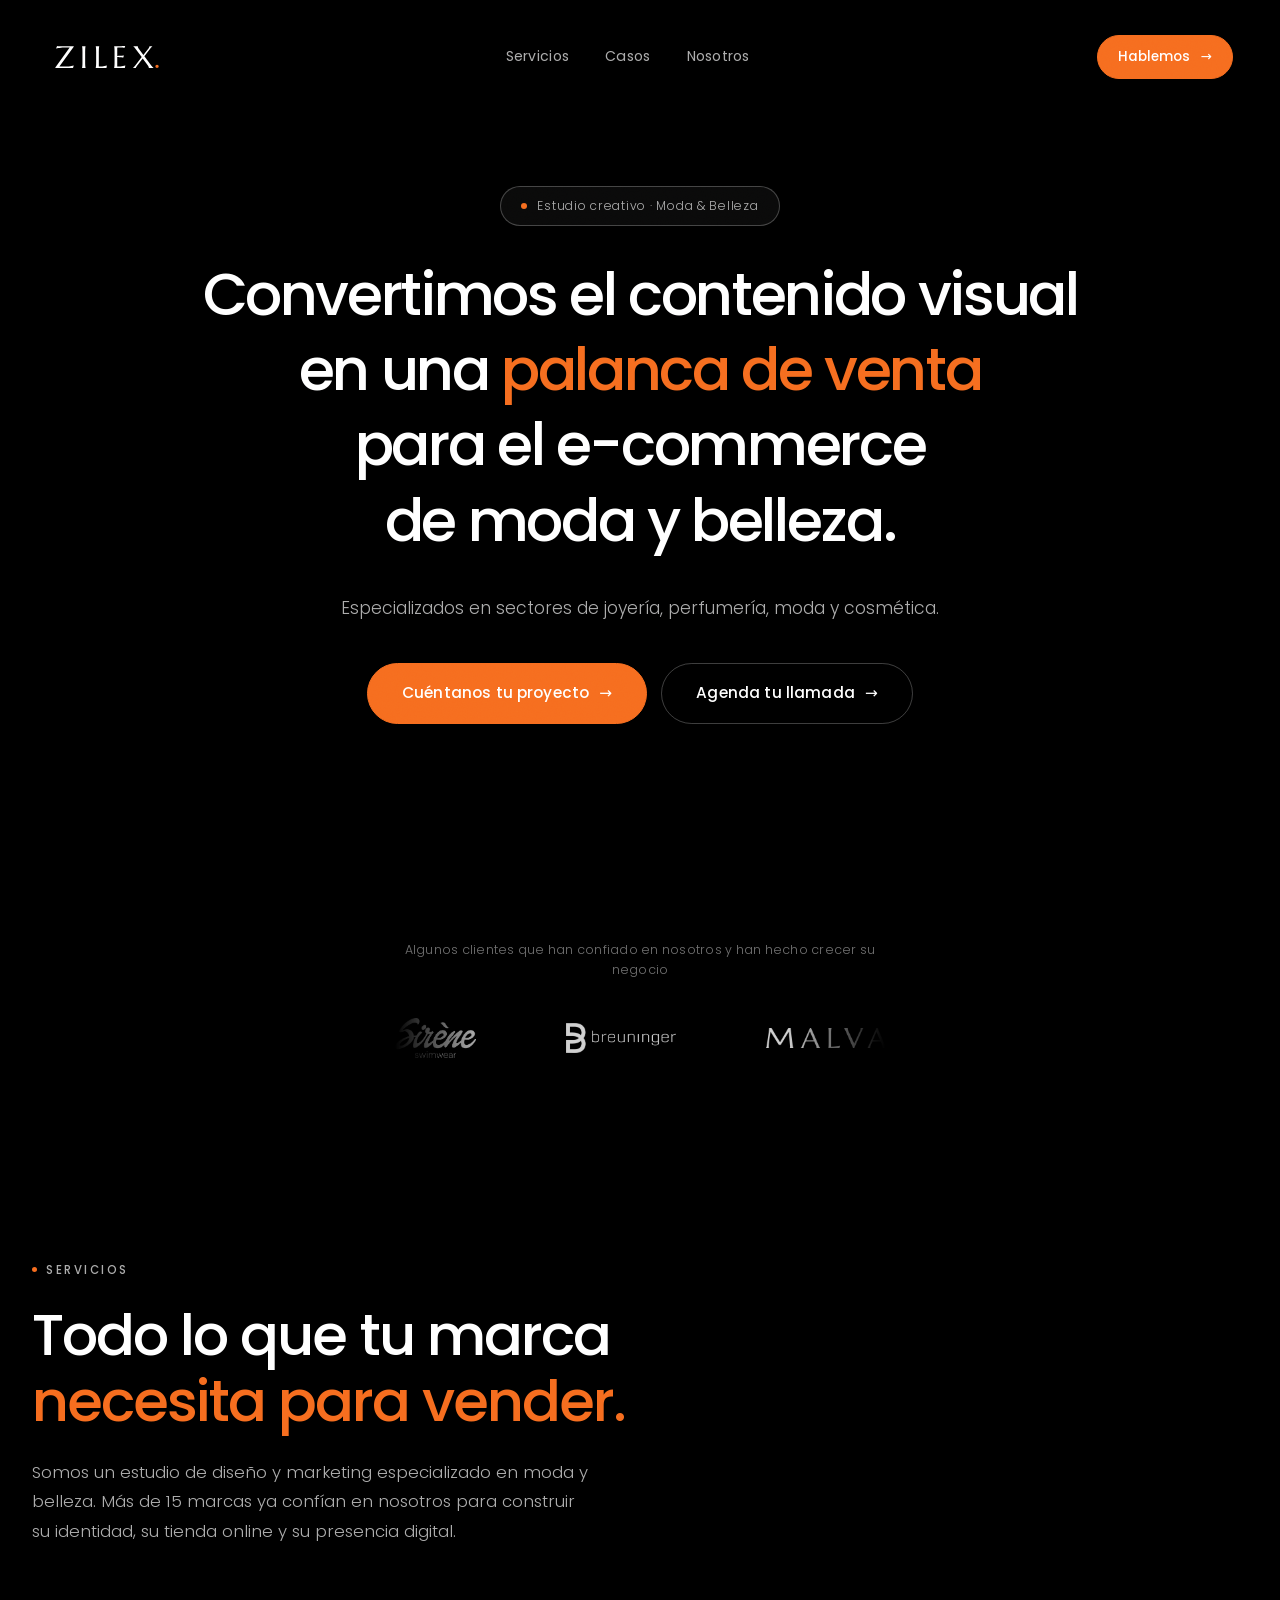
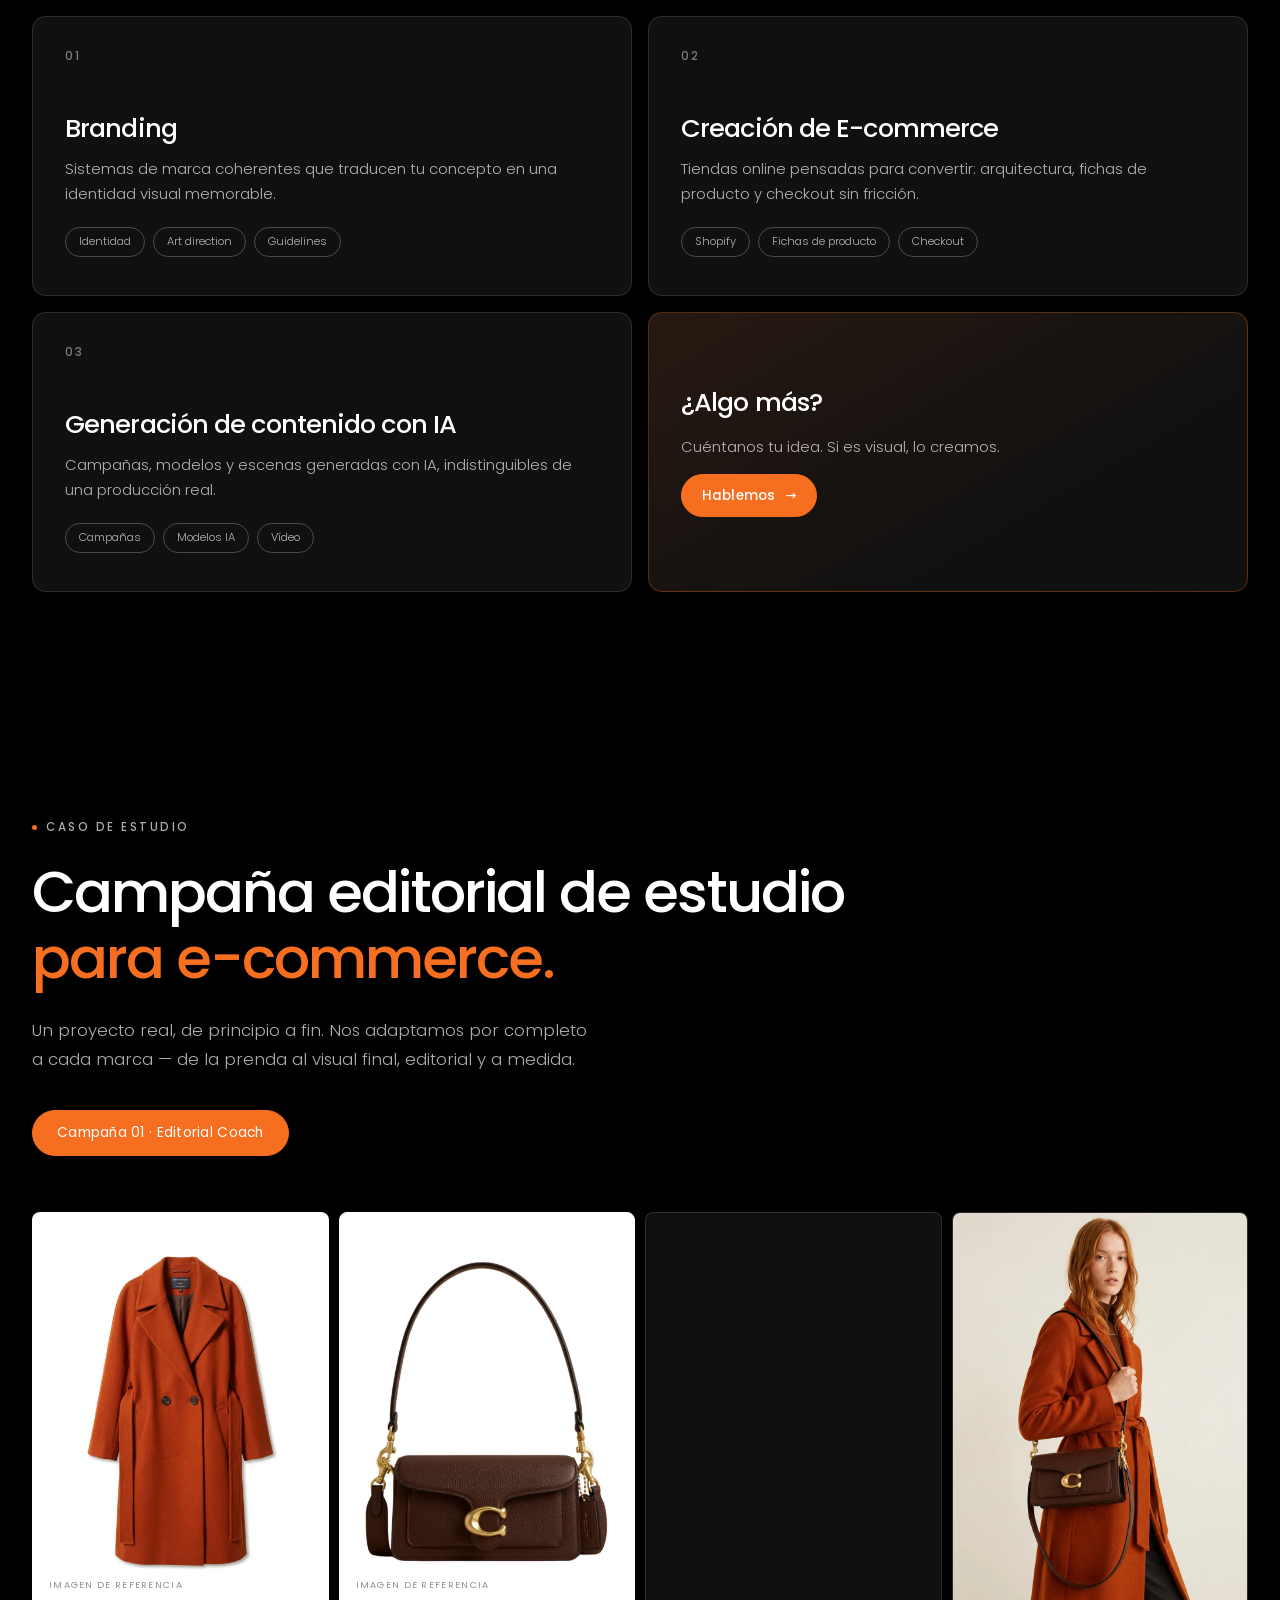
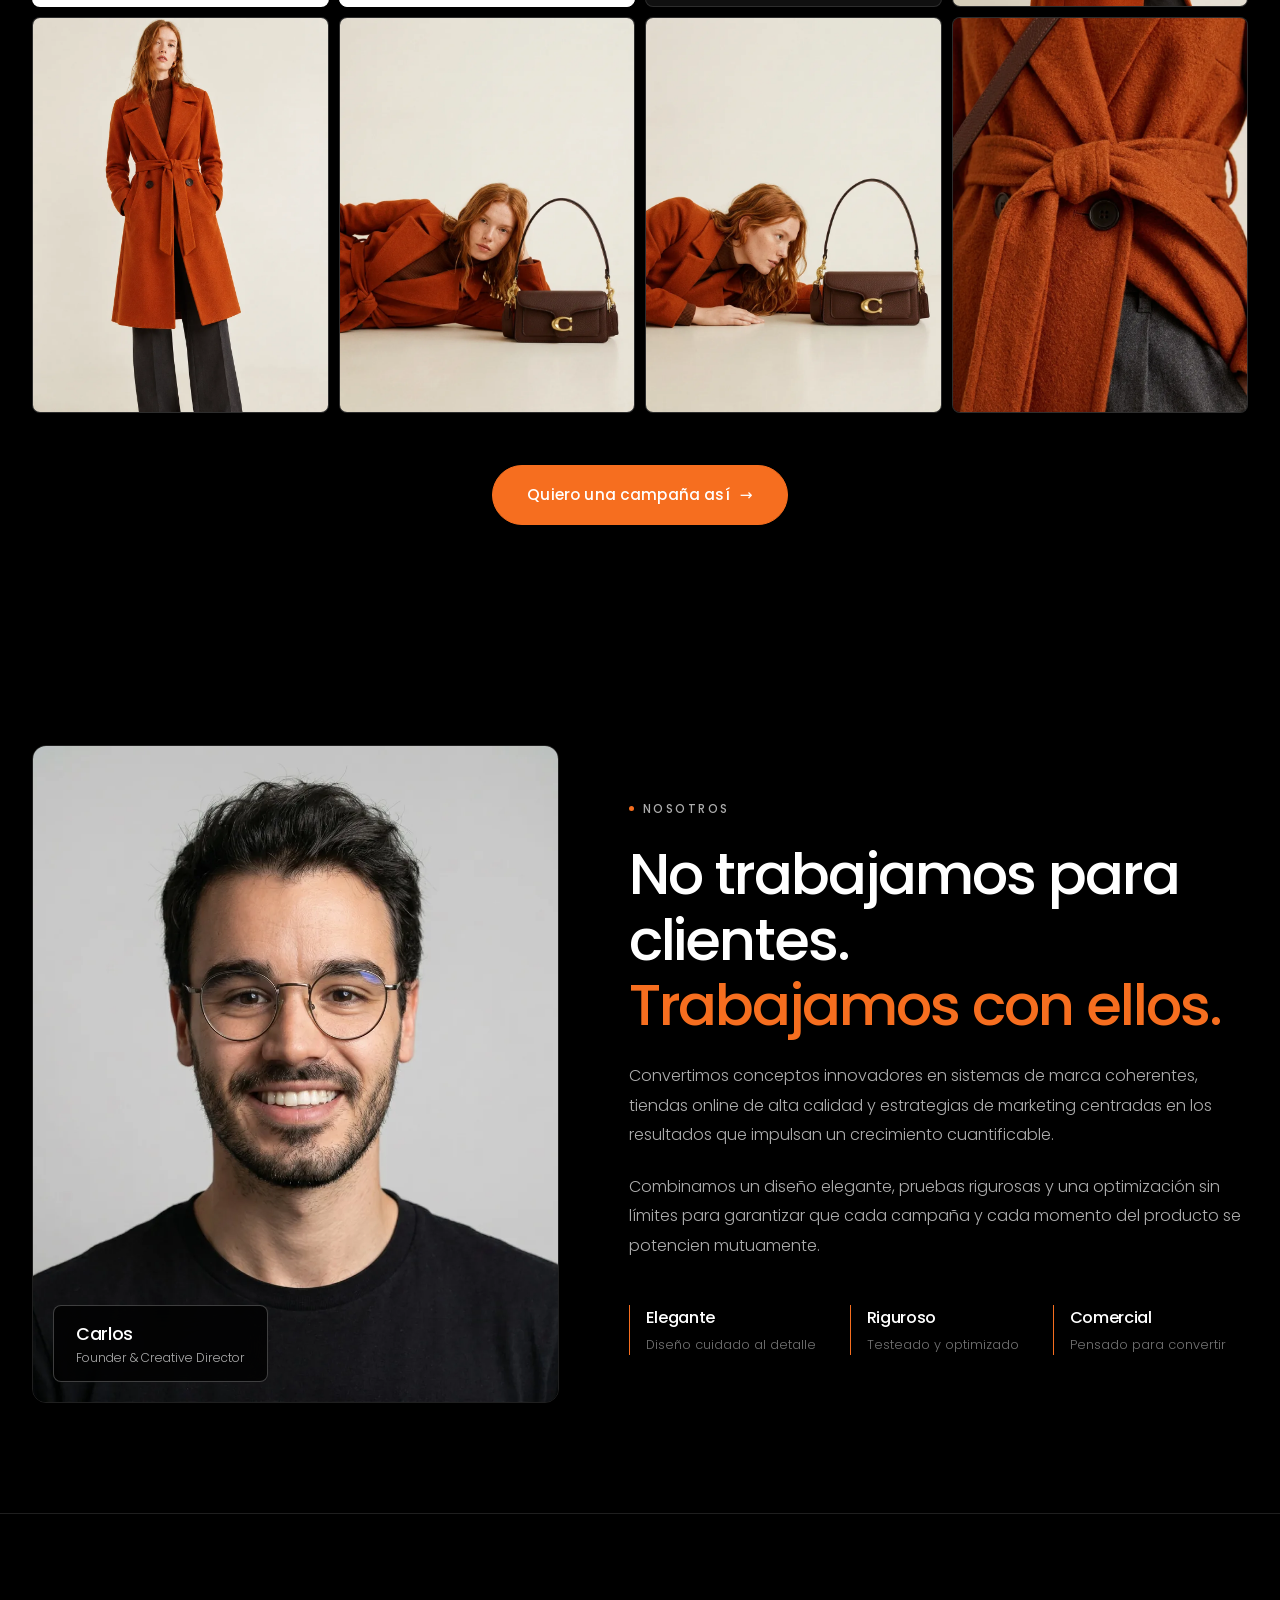
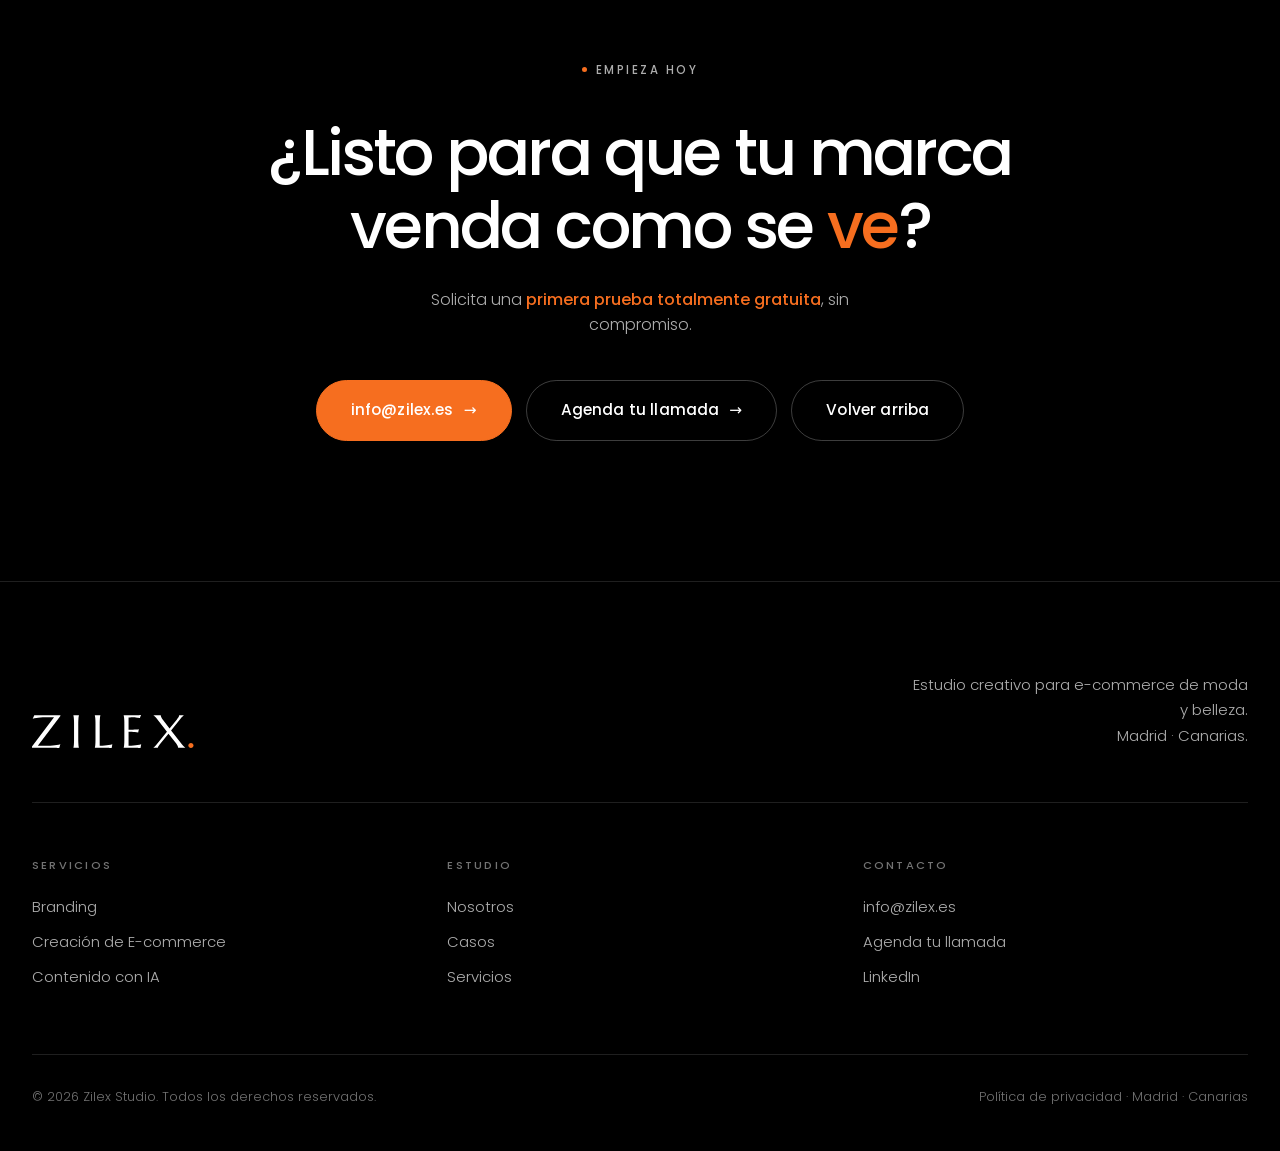
==== commit 8f102ee2: "Franja de clientes: logos mas blancos y ventana de 3 en escritorio - Los logos suben de 0.58 a 0.82 " ====
--- a/index.html
+++ b/index.html
@@ -62,7 +62,7 @@
   <link rel="preconnect" href="https://fonts.googleapis.com" />
   <link rel="preconnect" href="https://fonts.gstatic.com" crossorigin />
   <link href="https://fonts.googleapis.com/css2?family=Poppins:ital,wght@0,200;0,300;0,400;0,500;0,600;0,700;1,300;1,400&display=swap" rel="stylesheet" />
-  <link rel="stylesheet" href="styles.css" />
+  <link rel="stylesheet" href="styles.css?v=3" />
 </head>
 <body>
 
@@ -116,17 +116,17 @@
     <p class="clients__lead reveal">Algunos clientes que han confiado en nosotros y han hecho crecer su negocio</p>
     <div class="clients__marquee">
       <div class="clients__track">
-        <img class="clients__logo clients__logo--sirene" src="assets/clients/sirene.webp" alt="Sirène" width="81" height="40" loading="lazy" />
-        <img class="clients__logo clients__logo--breuninger" src="assets/clients/breuninger.webp" alt="Breuninger" width="110" height="31" loading="lazy" />
-        <img class="clients__logo clients__logo--malvar" src="assets/clients/malvar.webp" alt="Malvar" width="143" height="20" loading="lazy" />
-        <img class="clients__logo clients__logo--pierre" src="assets/clients/pierre.webp" alt="Pierre L'Amoure" width="96" height="32" loading="lazy" />
-        <img class="clients__logo clients__logo--lafolie" src="assets/clients/lafolie.webp" alt="La Folie" width="79" height="32" loading="lazy" />
+        <img class="clients__logo clients__logo--sirene" src="assets/clients/sirene.webp" style="width:81px;height:auto" alt="Sirène" width="81" height="40" loading="lazy" />
+        <img class="clients__logo clients__logo--breuninger" src="assets/clients/breuninger.webp" style="width:110px;height:auto" alt="Breuninger" width="110" height="31" loading="lazy" />
+        <img class="clients__logo clients__logo--malvar" src="assets/clients/malvar.webp" style="width:143px;height:auto" alt="Malvar" width="143" height="20" loading="lazy" />
+        <img class="clients__logo clients__logo--pierre" src="assets/clients/pierre.webp" style="width:96px;height:auto" alt="Pierre L'Amoure" width="96" height="32" loading="lazy" />
+        <img class="clients__logo clients__logo--lafolie" src="assets/clients/lafolie.webp" style="width:79px;height:auto" alt="La Folie" width="79" height="32" loading="lazy" />
         <!-- duplicado para el bucle continuo -->
-        <img class="clients__logo clients__logo--sirene" src="assets/clients/sirene.webp" alt="" width="81" height="40" loading="lazy" aria-hidden="true" />
-        <img class="clients__logo clients__logo--breuninger" src="assets/clients/breuninger.webp" alt="" width="110" height="31" loading="lazy" aria-hidden="true" />
-        <img class="clients__logo clients__logo--malvar" src="assets/clients/malvar.webp" alt="" width="143" height="20" loading="lazy" aria-hidden="true" />
-        <img class="clients__logo clients__logo--pierre" src="assets/clients/pierre.webp" alt="" width="96" height="32" loading="lazy" aria-hidden="true" />
-        <img class="clients__logo clients__logo--lafolie" src="assets/clients/lafolie.webp" alt="" width="79" height="32" loading="lazy" aria-hidden="true" />
+        <img class="clients__logo clients__logo--sirene" src="assets/clients/sirene.webp" style="width:81px;height:auto" alt="" width="81" height="40" loading="lazy" aria-hidden="true" />
+        <img class="clients__logo clients__logo--breuninger" src="assets/clients/breuninger.webp" style="width:110px;height:auto" alt="" width="110" height="31" loading="lazy" aria-hidden="true" />
+        <img class="clients__logo clients__logo--malvar" src="assets/clients/malvar.webp" style="width:143px;height:auto" alt="" width="143" height="20" loading="lazy" aria-hidden="true" />
+        <img class="clients__logo clients__logo--pierre" src="assets/clients/pierre.webp" style="width:96px;height:auto" alt="" width="96" height="32" loading="lazy" aria-hidden="true" />
+        <img class="clients__logo clients__logo--lafolie" src="assets/clients/lafolie.webp" style="width:79px;height:auto" alt="" width="79" height="32" loading="lazy" aria-hidden="true" />
       </div>
     </div>
   </section>
@@ -285,7 +285,7 @@
     </div>
   </footer>
 
-  <script src="script.js"></script>
+  <script src="script.js?v=3"></script>
   <script defer src="/_vercel/insights/script.js"></script>
 </body>
 </html>
--- a/styles.css
+++ b/styles.css
@@ -176,15 +176,24 @@
 .clients__marquee {
   overflow: hidden;
   /* difuminado en los bordes para que entren y salgan sin corte seco */
-  -webkit-mask-image: linear-gradient(90deg, transparent, #000 9%, #000 91%, transparent);
-          mask-image: linear-gradient(90deg, transparent, #000 9%, #000 91%, transparent);
+  -webkit-mask-image: linear-gradient(90deg, transparent, #000 12%, #000 88%, transparent);
+          mask-image: linear-gradient(90deg, transparent, #000 12%, #000 88%, transparent);
+}
+/* En escritorio se acota la ventana a unos 3 logos. Al ser mas estrecha que el
+   ciclo de la cinta (914px), nunca coinciden en pantalla un logo y su duplicado. */
+@media (min-width: 721px) {
+  .clients__marquee {
+    max-width: 490px; margin: 0 auto;
+    -webkit-mask-image: linear-gradient(90deg, transparent, #000 20%, #000 80%, transparent);
+            mask-image: linear-gradient(90deg, transparent, #000 20%, #000 80%, transparent);
+  }
 }
 .clients__track {
   display: flex; align-items: center; gap: 90px; width: max-content;
   animation: clientsScroll 50s linear infinite;
 }
 .clients__track img {
-  flex-shrink: 0; opacity: 0.58; height: auto;
+  flex-shrink: 0; opacity: 0.82; height: auto;
   transition: opacity 0.45s var(--ease);
 }
 .clients__track img:hover { opacity: 1; }
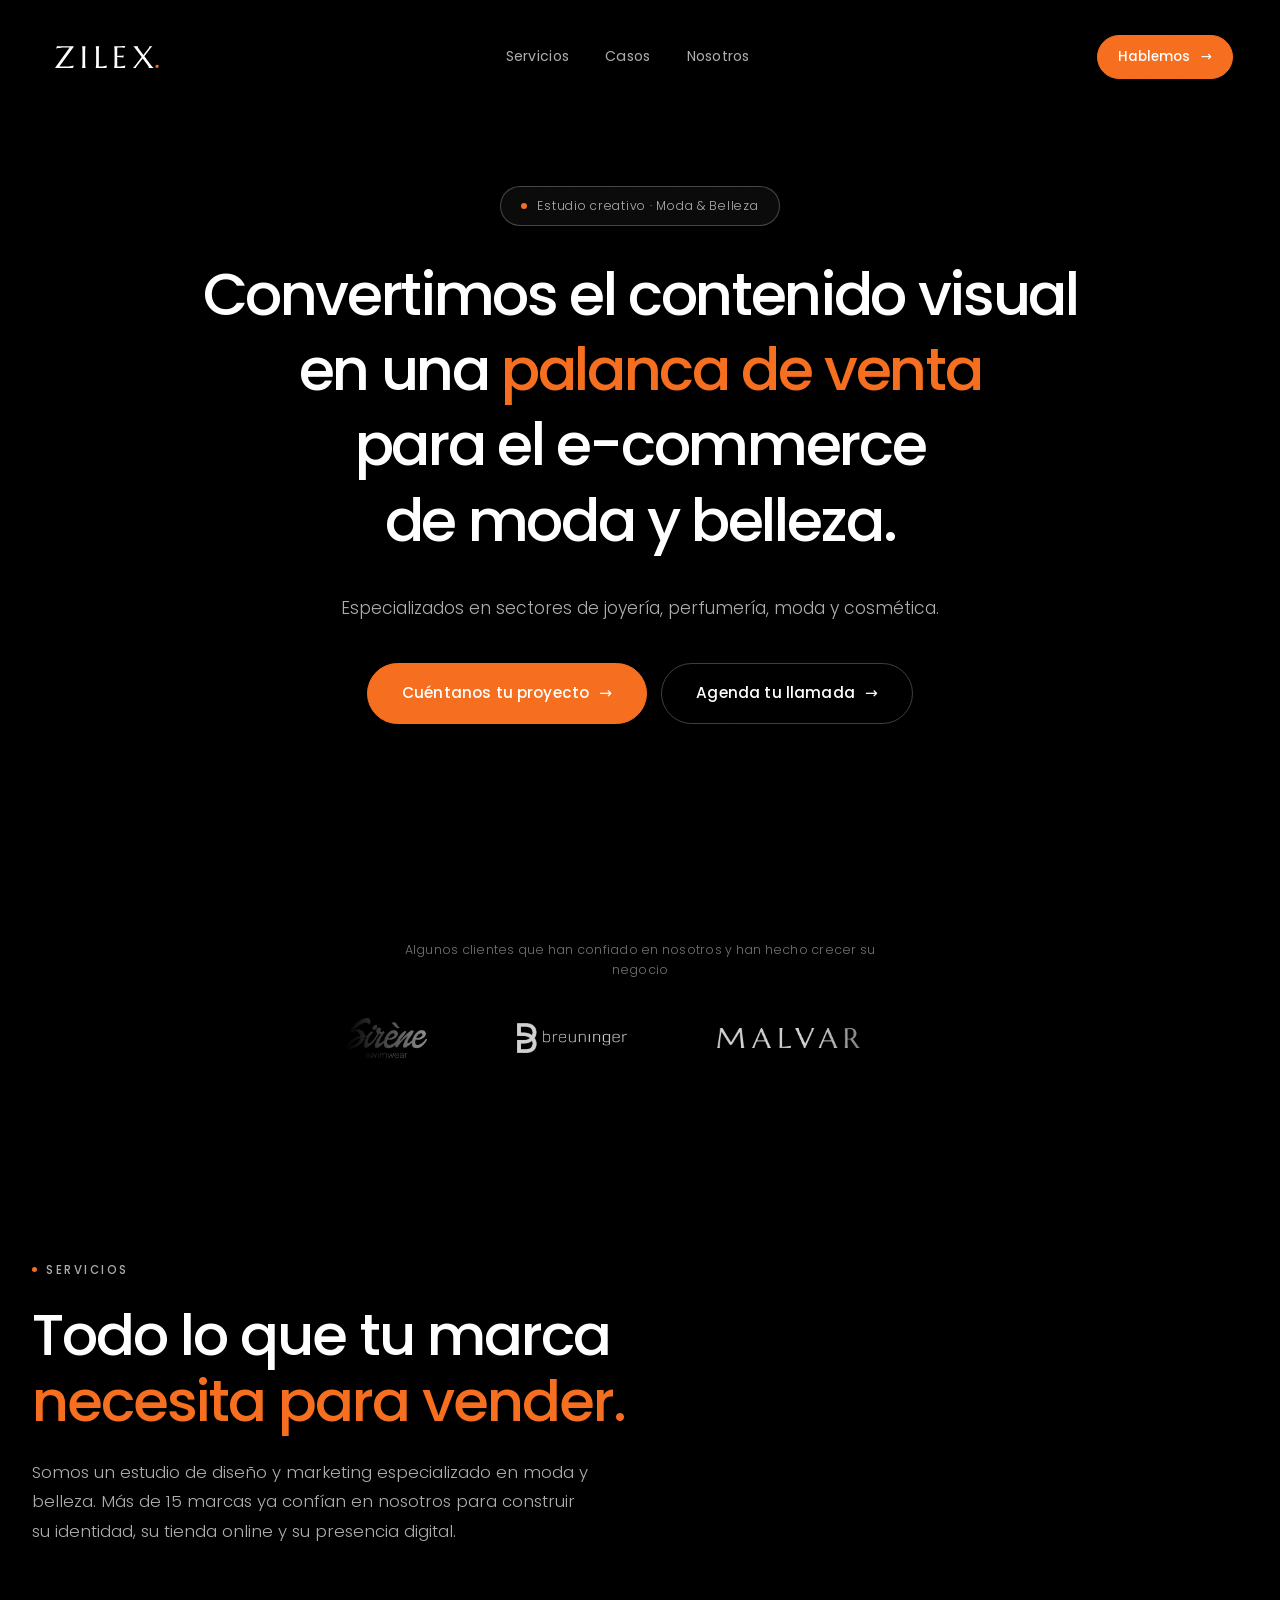
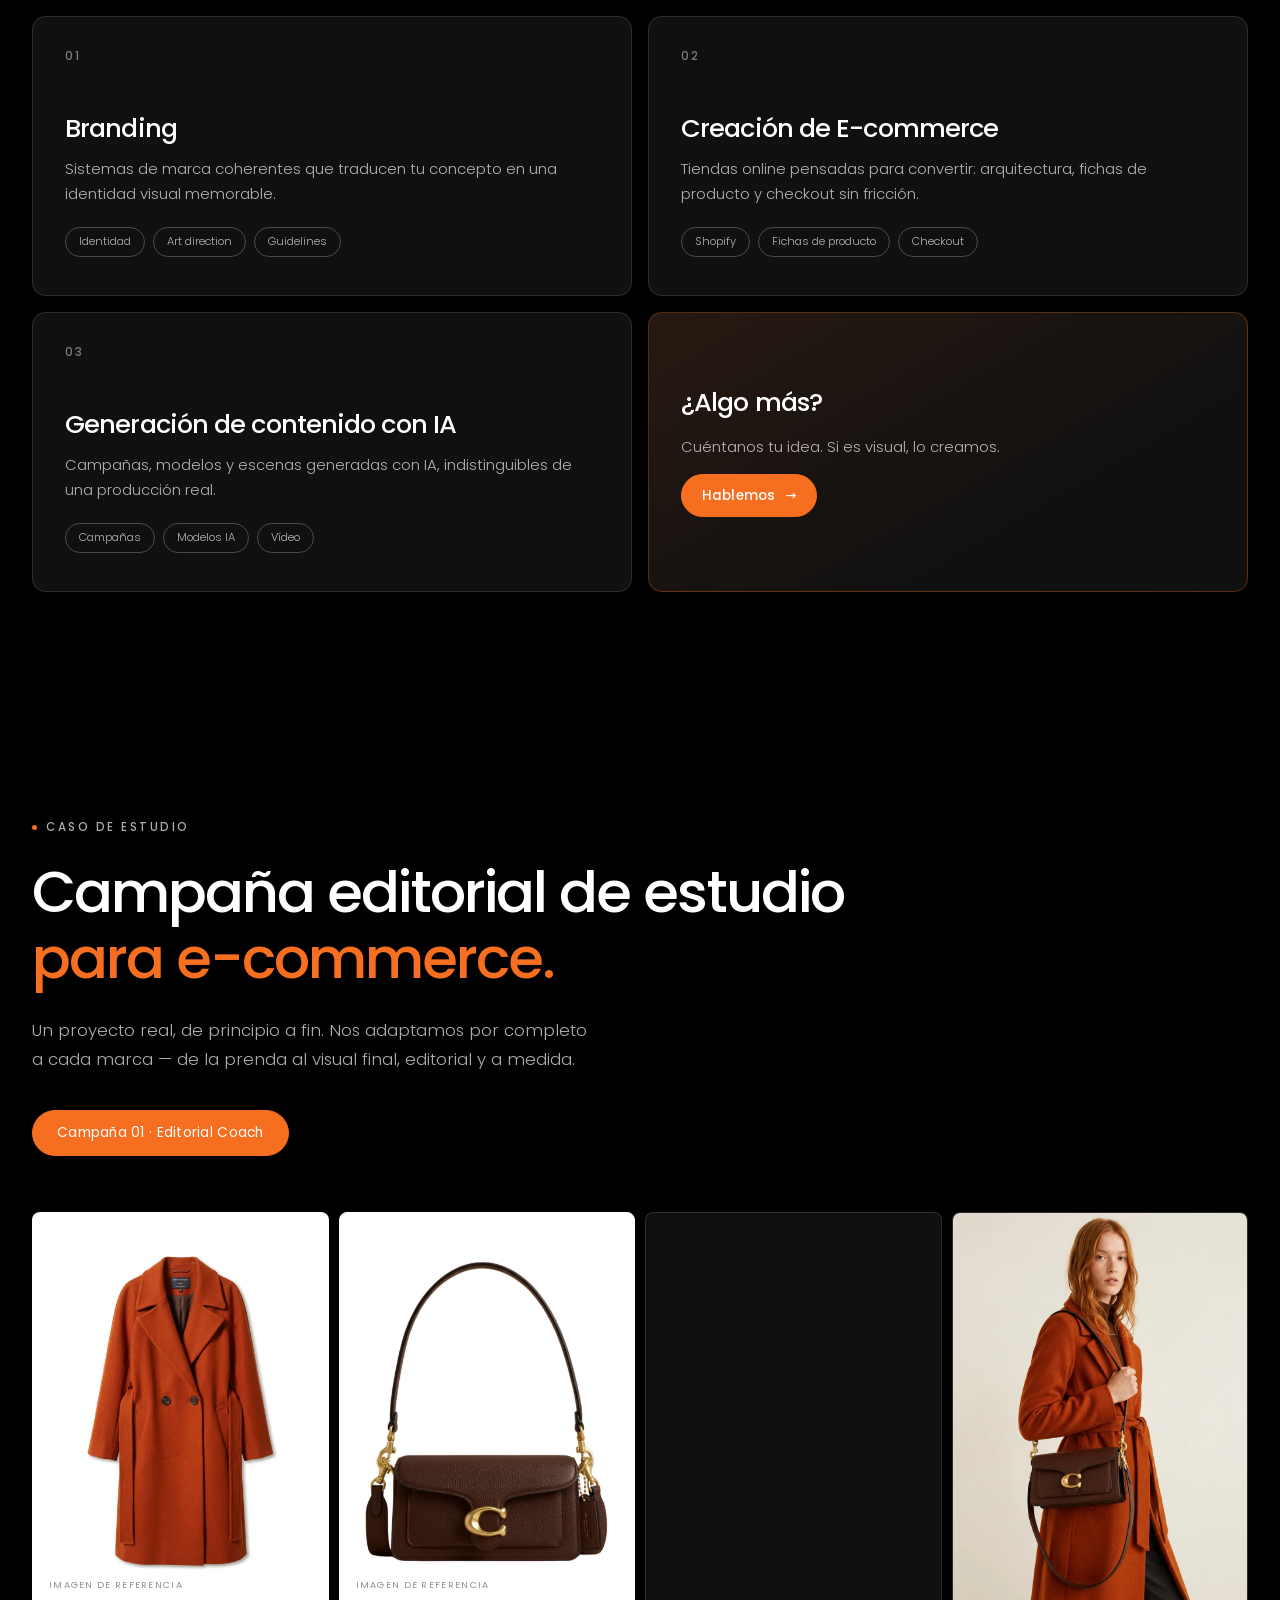
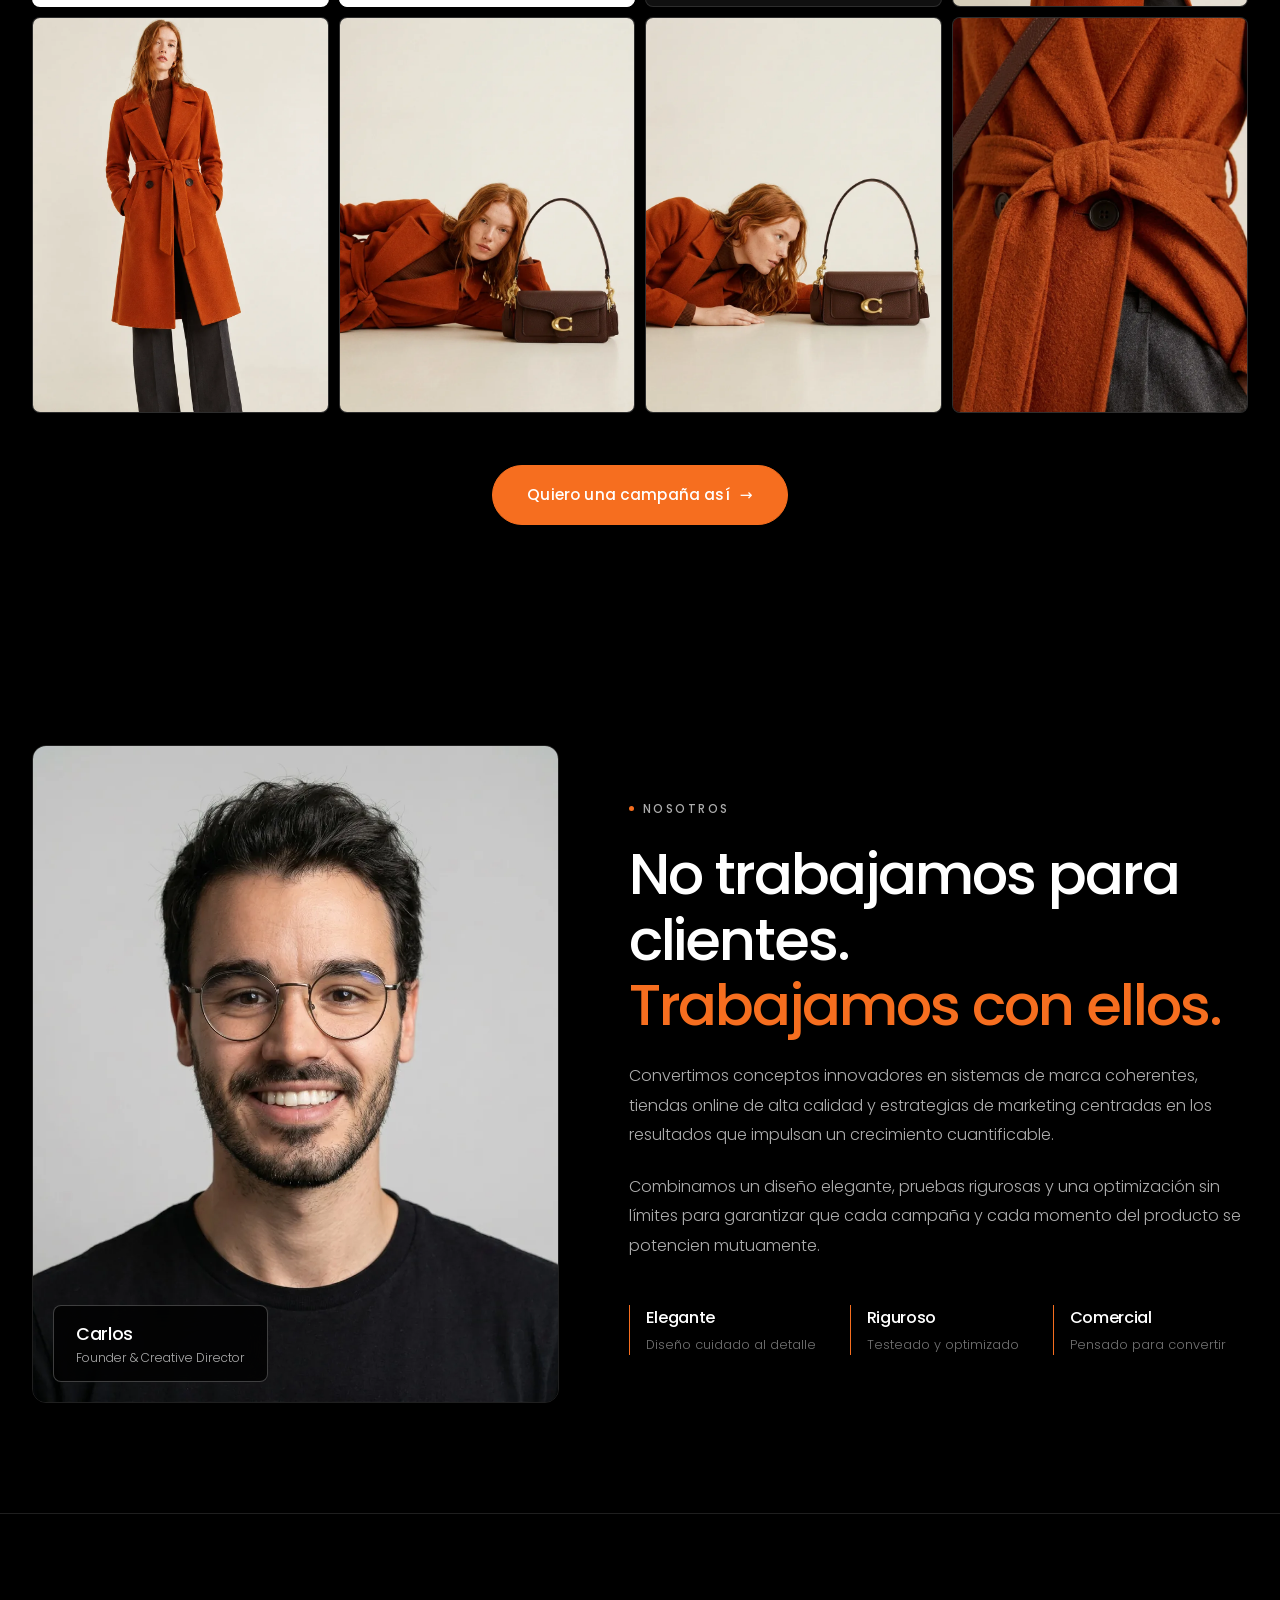
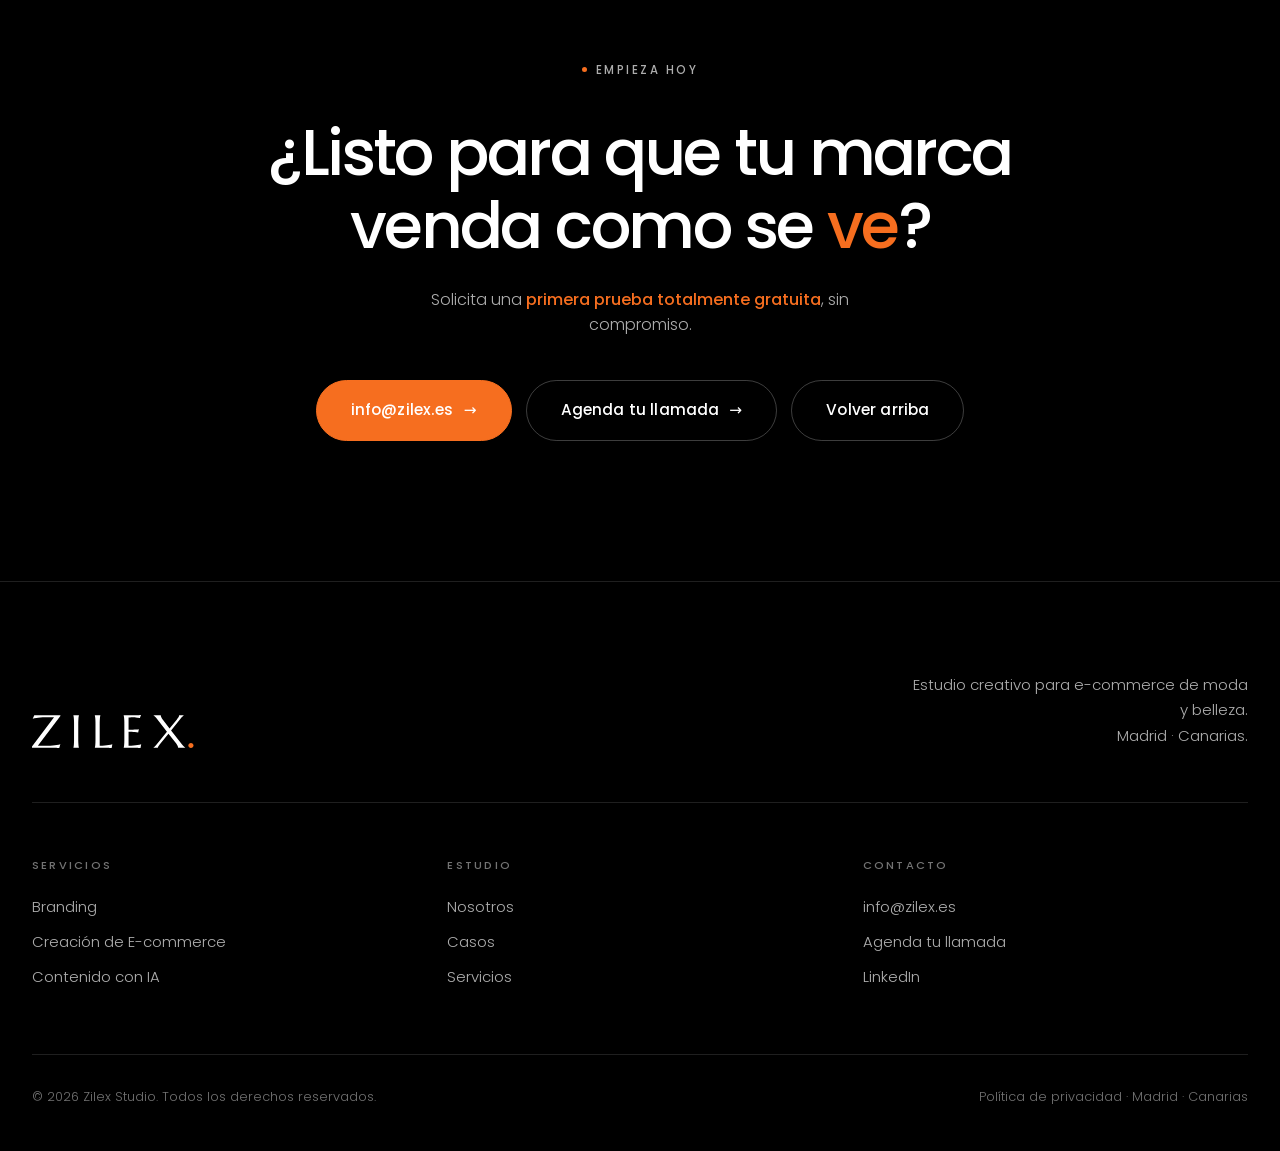
==== commit b705ecbb: "Franja de clientes: dos marcas mas y ventana un 10% mas ancha - Entran los dos SVG nuevos de la carp" ====
--- a/index.html
+++ b/index.html
@@ -62,7 +62,7 @@
   <link rel="preconnect" href="https://fonts.googleapis.com" />
   <link rel="preconnect" href="https://fonts.gstatic.com" crossorigin />
   <link href="https://fonts.googleapis.com/css2?family=Poppins:ital,wght@0,200;0,300;0,400;0,500;0,600;0,700;1,300;1,400&display=swap" rel="stylesheet" />
-  <link rel="stylesheet" href="styles.css?v=3" />
+  <link rel="stylesheet" href="styles.css?v=4" />
 </head>
 <body>
 
@@ -116,17 +116,21 @@
     <p class="clients__lead reveal">Algunos clientes que han confiado en nosotros y han hecho crecer su negocio</p>
     <div class="clients__marquee">
       <div class="clients__track">
-        <img class="clients__logo clients__logo--sirene" src="assets/clients/sirene.webp" style="width:81px;height:auto" alt="Sirène" width="81" height="40" loading="lazy" />
-        <img class="clients__logo clients__logo--breuninger" src="assets/clients/breuninger.webp" style="width:110px;height:auto" alt="Breuninger" width="110" height="31" loading="lazy" />
-        <img class="clients__logo clients__logo--malvar" src="assets/clients/malvar.webp" style="width:143px;height:auto" alt="Malvar" width="143" height="20" loading="lazy" />
-        <img class="clients__logo clients__logo--pierre" src="assets/clients/pierre.webp" style="width:96px;height:auto" alt="Pierre L'Amoure" width="96" height="32" loading="lazy" />
-        <img class="clients__logo clients__logo--lafolie" src="assets/clients/lafolie.webp" style="width:79px;height:auto" alt="La Folie" width="79" height="32" loading="lazy" />
+        <img class="clients__logo clients__logo--sirene" src="assets/clients/sirene.webp" style="width:81px;height:auto" alt="Sirène" width="81" height="40" />
+        <img class="clients__logo clients__logo--breuninger" src="assets/clients/breuninger.webp" style="width:110px;height:auto" alt="Breuninger" width="110" height="31" />
+        <img class="clients__logo clients__logo--malvar" src="assets/clients/malvar.webp" style="width:143px;height:auto" alt="Malvar" width="143" height="20" />
+        <img class="clients__logo clients__logo--sireneicon" src="assets/clients/sireneicon.webp" style="width:25px;height:auto" alt="Sirène" width="25" height="26" />
+        <img class="clients__logo clients__logo--pierre" src="assets/clients/pierre.webp" style="width:96px;height:auto" alt="Pierre L'Amoure" width="96" height="32" />
+        <img class="clients__logo clients__logo--isotipo" src="assets/clients/isotipo.webp" style="width:31px;height:auto" alt="Cliente" width="31" height="28" />
+        <img class="clients__logo clients__logo--lafolie" src="assets/clients/lafolie.webp" style="width:79px;height:auto" alt="La Folie" width="79" height="32" />
         <!-- duplicado para el bucle continuo -->
-        <img class="clients__logo clients__logo--sirene" src="assets/clients/sirene.webp" style="width:81px;height:auto" alt="" width="81" height="40" loading="lazy" aria-hidden="true" />
-        <img class="clients__logo clients__logo--breuninger" src="assets/clients/breuninger.webp" style="width:110px;height:auto" alt="" width="110" height="31" loading="lazy" aria-hidden="true" />
-        <img class="clients__logo clients__logo--malvar" src="assets/clients/malvar.webp" style="width:143px;height:auto" alt="" width="143" height="20" loading="lazy" aria-hidden="true" />
-        <img class="clients__logo clients__logo--pierre" src="assets/clients/pierre.webp" style="width:96px;height:auto" alt="" width="96" height="32" loading="lazy" aria-hidden="true" />
-        <img class="clients__logo clients__logo--lafolie" src="assets/clients/lafolie.webp" style="width:79px;height:auto" alt="" width="79" height="32" loading="lazy" aria-hidden="true" />
+        <img class="clients__logo clients__logo--sirene" src="assets/clients/sirene.webp" style="width:81px;height:auto" alt="" width="81" height="40" aria-hidden="true" />
+        <img class="clients__logo clients__logo--breuninger" src="assets/clients/breuninger.webp" style="width:110px;height:auto" alt="" width="110" height="31" aria-hidden="true" />
+        <img class="clients__logo clients__logo--malvar" src="assets/clients/malvar.webp" style="width:143px;height:auto" alt="" width="143" height="20" aria-hidden="true" />
+        <img class="clients__logo clients__logo--sireneicon" src="assets/clients/sireneicon.webp" style="width:25px;height:auto" alt="" width="25" height="26" aria-hidden="true" />
+        <img class="clients__logo clients__logo--pierre" src="assets/clients/pierre.webp" style="width:96px;height:auto" alt="" width="96" height="32" aria-hidden="true" />
+        <img class="clients__logo clients__logo--isotipo" src="assets/clients/isotipo.webp" style="width:31px;height:auto" alt="" width="31" height="28" aria-hidden="true" />
+        <img class="clients__logo clients__logo--lafolie" src="assets/clients/lafolie.webp" style="width:79px;height:auto" alt="" width="79" height="32" aria-hidden="true" />
       </div>
     </div>
   </section>
@@ -285,7 +289,7 @@
     </div>
   </footer>
 
-  <script src="script.js?v=3"></script>
+  <script src="script.js?v=4"></script>
   <script defer src="/_vercel/insights/script.js"></script>
 </body>
 </html>
--- a/styles.css
+++ b/styles.css
@@ -183,7 +183,7 @@
    ciclo de la cinta (914px), nunca coinciden en pantalla un logo y su duplicado. */
 @media (min-width: 721px) {
   .clients__marquee {
-    max-width: 490px; margin: 0 auto;
+    max-width: 588px; margin: 0 auto;
     -webkit-mask-image: linear-gradient(90deg, transparent, #000 20%, #000 80%, transparent);
             mask-image: linear-gradient(90deg, transparent, #000 20%, #000 80%, transparent);
   }
@@ -203,6 +203,8 @@
 .clients__logo--malvar { width: 143px; }
 .clients__logo--pierre { width: 96px; }
 .clients__logo--lafolie { width: 79px; }
+.clients__logo--sireneicon { width: 25px; }
+.clients__logo--isotipo { width: 31px; }
 @keyframes clientsScroll { from { transform: translateX(0); } to { transform: translateX(-50%); } }
 
 /* =================== SERVICES =================== */
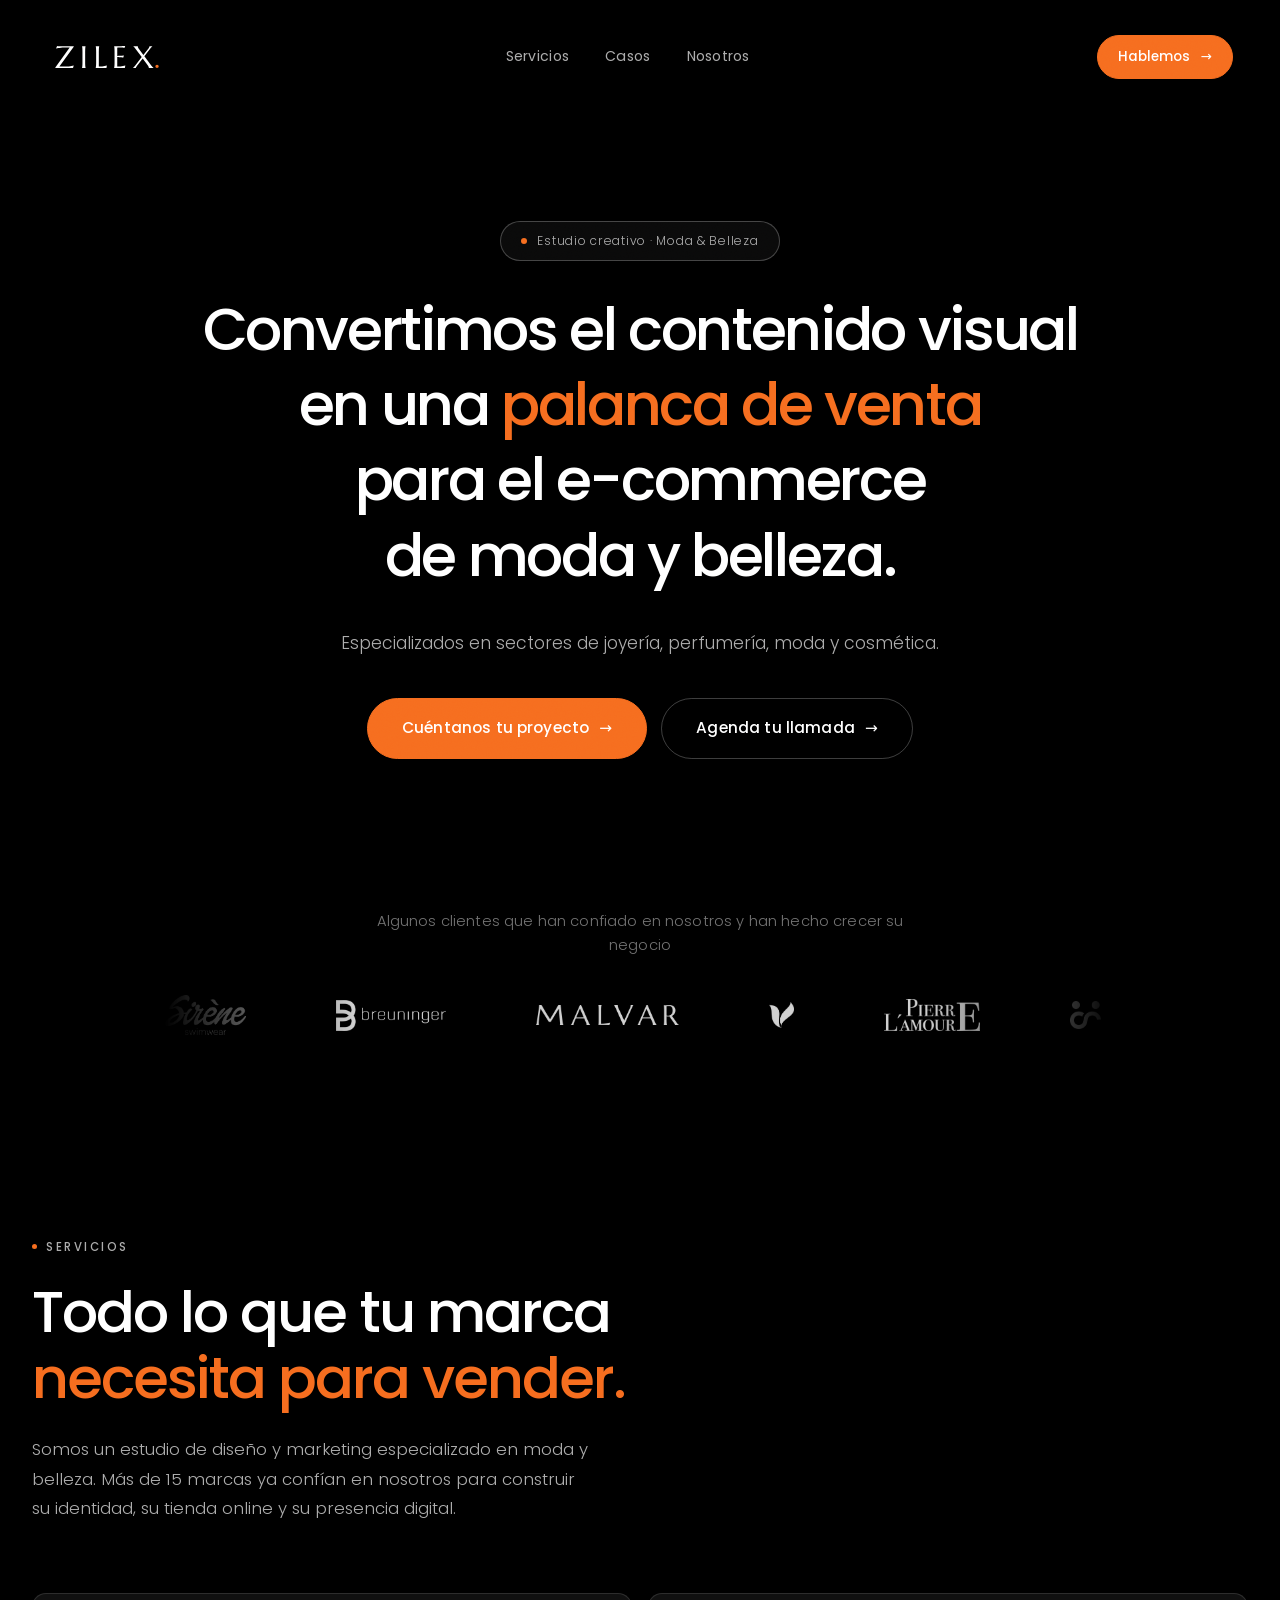
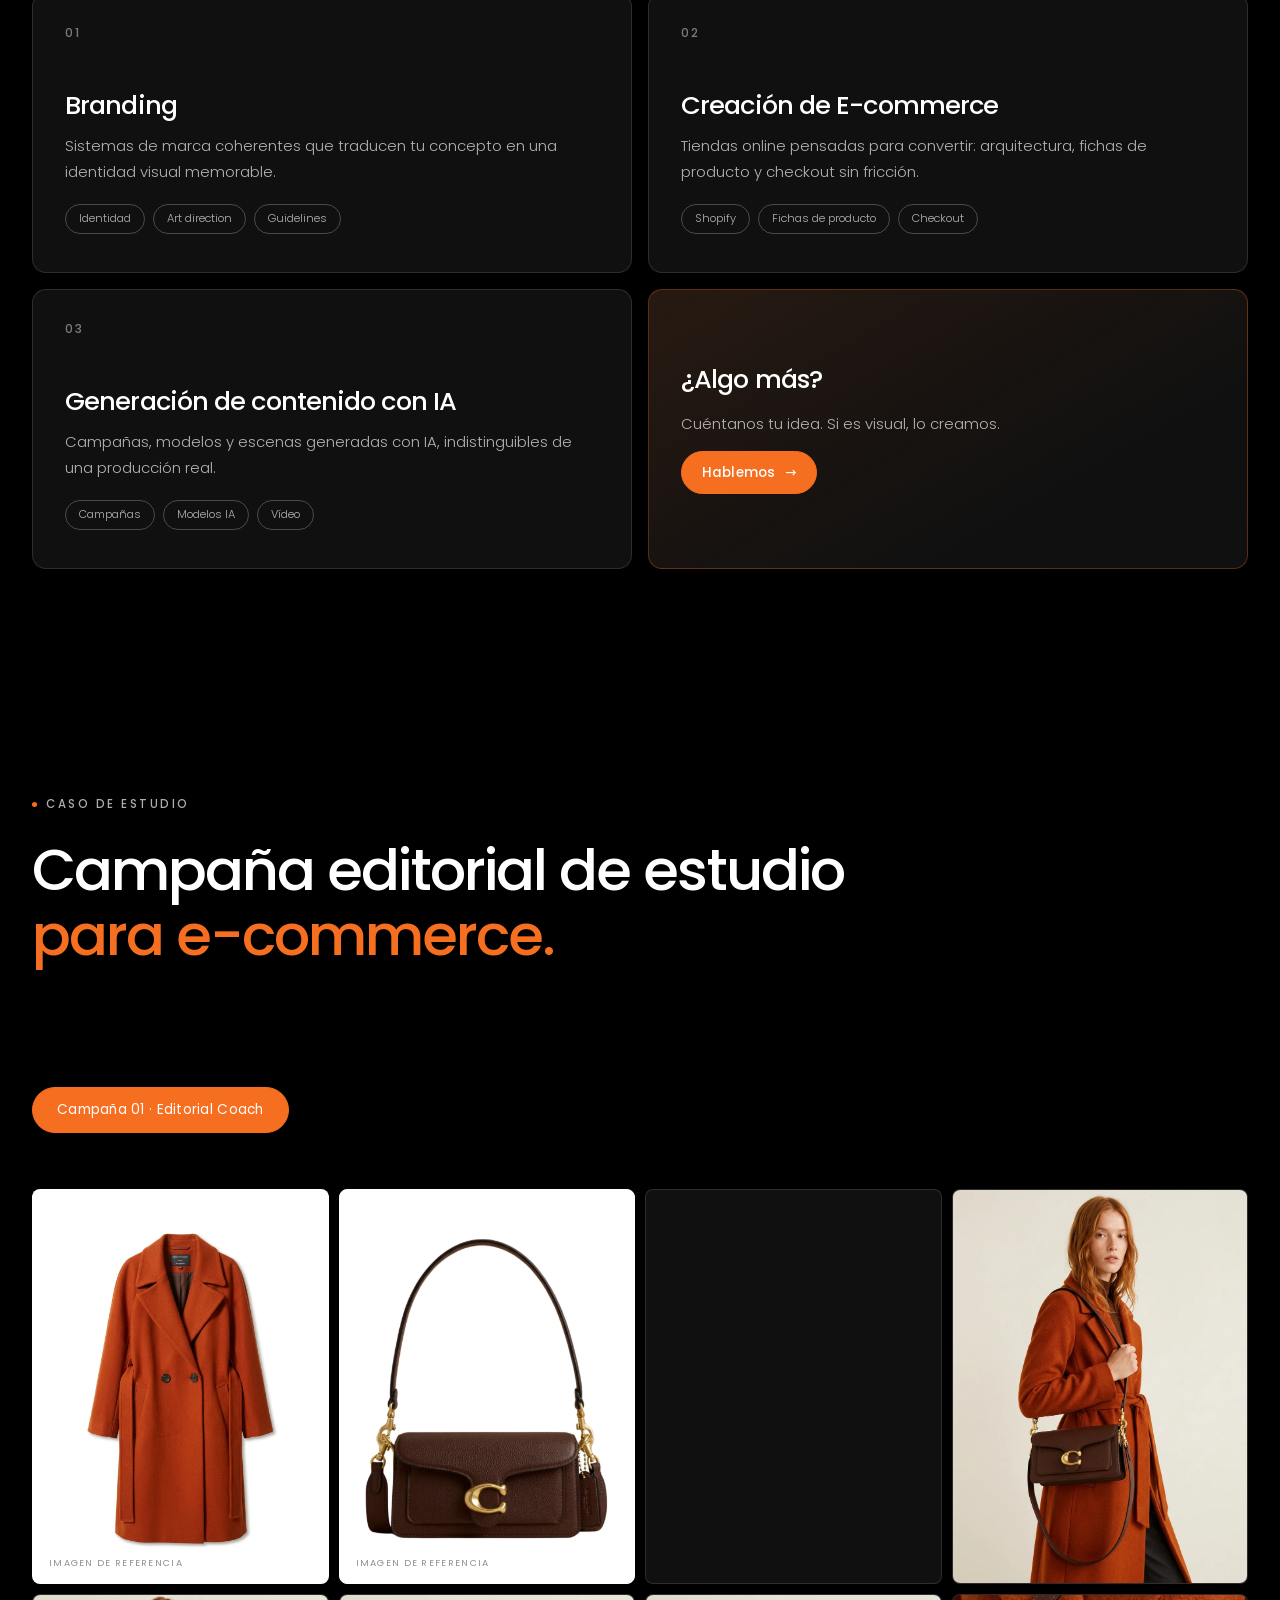
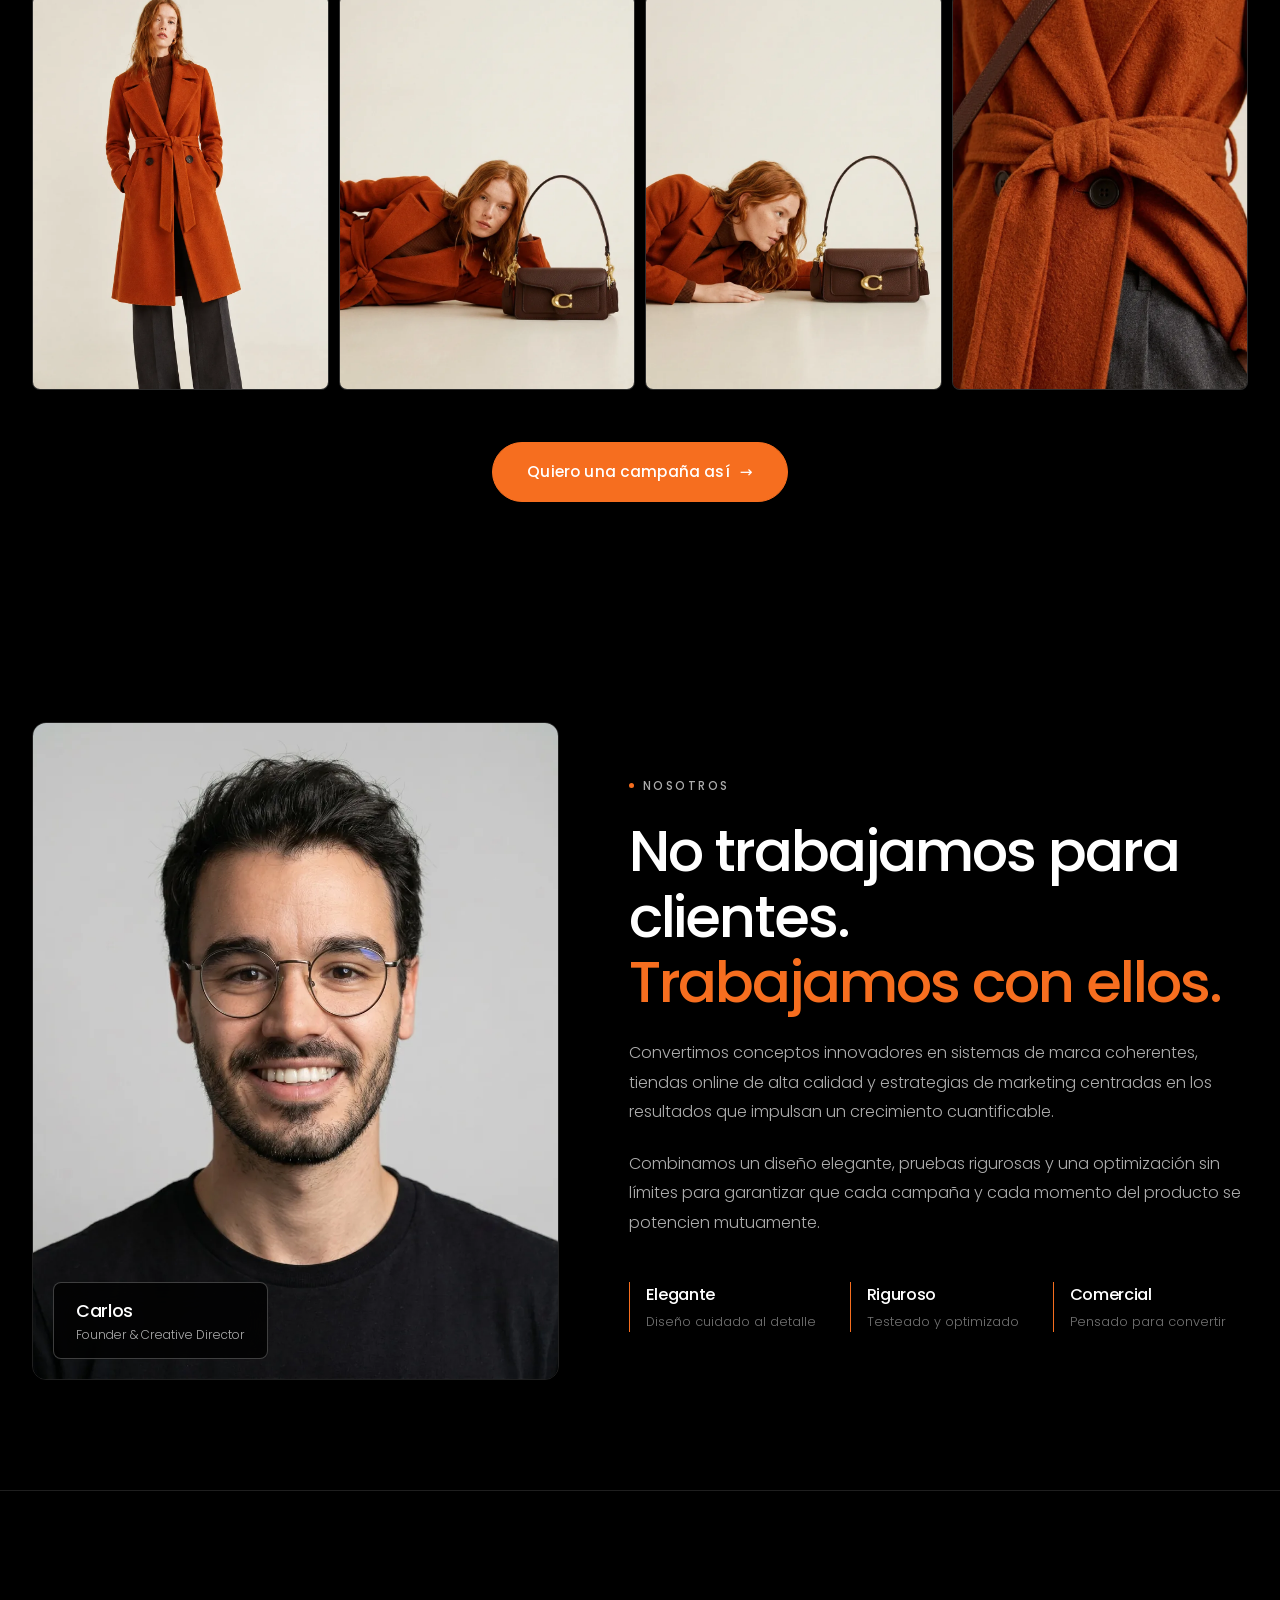
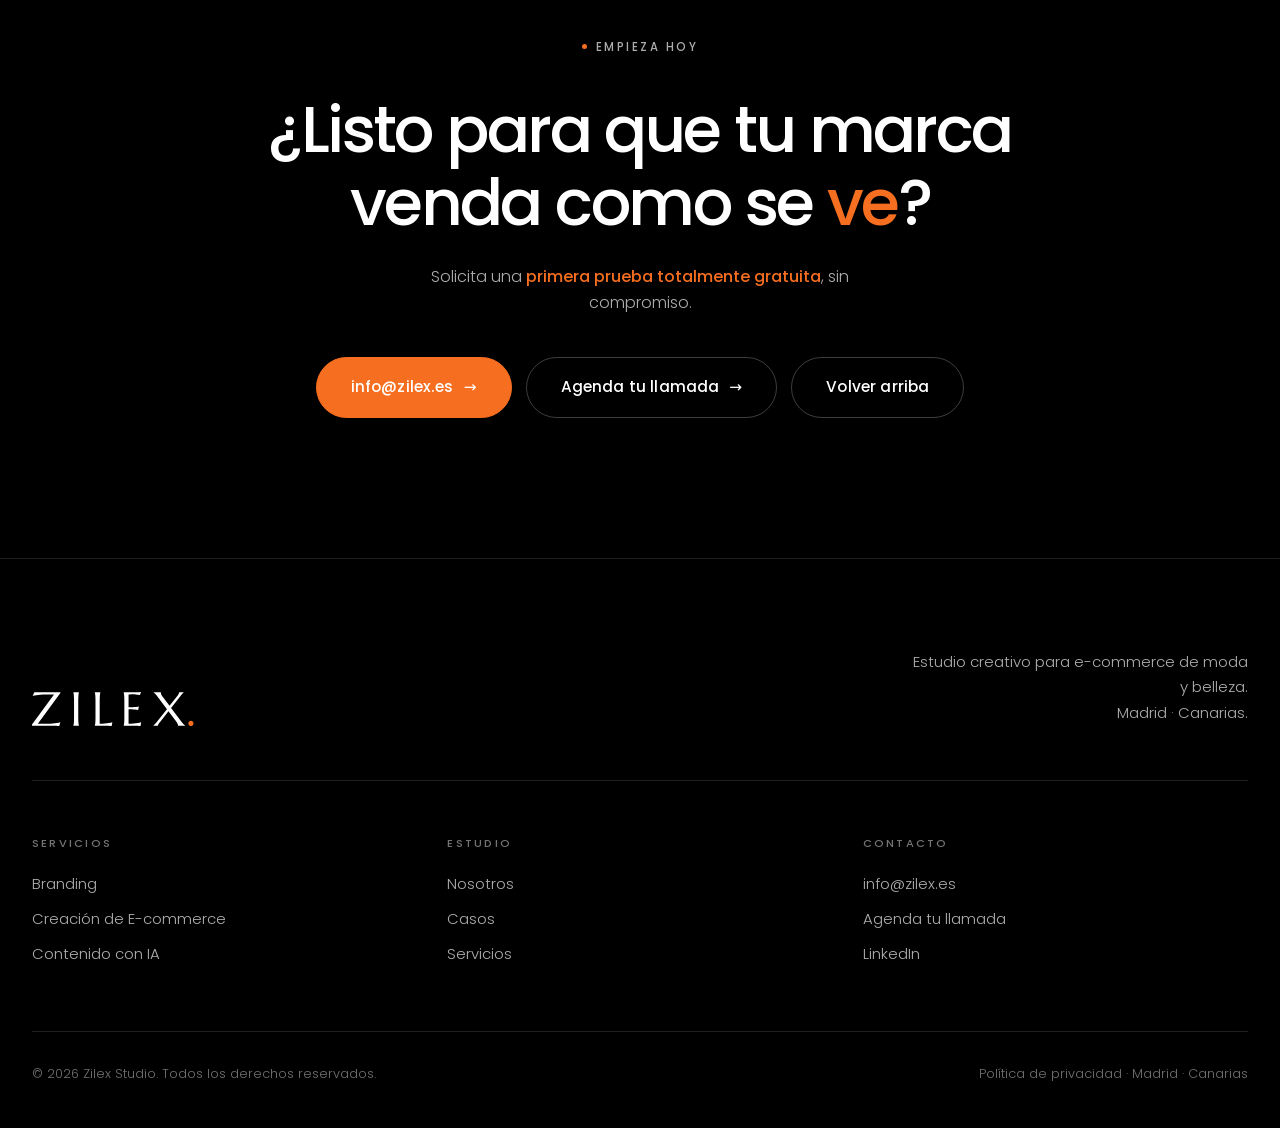
==== commit 11b15a37: "Franja de clientes: mas ancha, mas pegada al hero y con texto mayor - Escritorio: la ventana pasa de" ====
--- a/index.html
+++ b/index.html
@@ -62,7 +62,7 @@
   <link rel="preconnect" href="https://fonts.googleapis.com" />
   <link rel="preconnect" href="https://fonts.gstatic.com" crossorigin />
   <link href="https://fonts.googleapis.com/css2?family=Poppins:ital,wght@0,200;0,300;0,400;0,500;0,600;0,700;1,300;1,400&display=swap" rel="stylesheet" />
-  <link rel="stylesheet" href="styles.css?v=4" />
+  <link rel="stylesheet" href="styles.css?v=5" />
 </head>
 <body>
 
@@ -289,7 +289,7 @@
     </div>
   </footer>
 
-  <script src="script.js?v=4"></script>
+  <script src="script.js?v=5"></script>
   <script defer src="/_vercel/insights/script.js"></script>
 </body>
 </html>
--- a/styles.css
+++ b/styles.css
@@ -127,7 +127,7 @@
 .hero {
   position: relative; min-height: 100vh; display: flex;
   align-items: center; justify-content: center; text-align: center;
-  padding: 160px 24px 90px; overflow: hidden;
+  padding: 160px 24px 56px; overflow: hidden;
 }
 .hero__content { position: relative; z-index: 3; max-width: 1120px; }
 .hero__badge {
@@ -159,7 +159,7 @@
   color: var(--muted); font-size: clamp(0.96rem, 1.4vw, 1.08rem); font-weight: 300;
   max-width: 600px; margin: 0 auto 40px; line-height: 1.75;
 }
-.hero__cta { display: flex; gap: 14px; justify-content: center; flex-wrap: wrap; margin-bottom: 60px; }
+.hero__cta { display: flex; gap: 14px; justify-content: center; flex-wrap: wrap; margin-bottom: 24px; }
 
 .hero__scroll { display: none; position: absolute; bottom: 26px; left: 50%; transform: translateX(-50%); z-index: 3; flex-direction: column; align-items: center; gap: 10px; }
 .hero__scroll span { font-size: 0.66rem; letter-spacing: 0.24em; text-transform: uppercase; color: var(--muted-2); }
@@ -168,10 +168,10 @@
 @keyframes scrollDot { 0%{top:-50%} 100%{top:100%} }
 
 /* =================== CLIENTES (franja de logos) =================== */
-.clients { padding: 40px 0 86px; overflow: hidden; }
+.clients { padding: 10px 0 86px; overflow: hidden; }
 .clients__lead {
-  text-align: center; font-size: 0.78rem; font-weight: 300; color: var(--muted-2);
-  letter-spacing: 0.02em; margin: 0 auto 38px; max-width: 520px; padding: 0 24px; line-height: 1.6;
+  text-align: center; font-size: 0.92rem; font-weight: 300; color: var(--muted-2);
+  letter-spacing: 0.01em; margin: 0 auto 38px; max-width: 580px; padding: 0 24px; line-height: 1.6;
 }
 .clients__marquee {
   overflow: hidden;
@@ -183,7 +183,7 @@
    ciclo de la cinta (914px), nunca coinciden en pantalla un logo y su duplicado. */
 @media (min-width: 721px) {
   .clients__marquee {
-    max-width: 588px; margin: 0 auto;
+    max-width: min(950px, 76vw); margin: 0 auto;
     -webkit-mask-image: linear-gradient(90deg, transparent, #000 20%, #000 80%, transparent);
             mask-image: linear-gradient(90deg, transparent, #000 20%, #000 80%, transparent);
   }
@@ -368,14 +368,14 @@
   .nav { padding: 14px 16px; }
   .nav__links { display: none; }
   .nav.scrolled { padding: 10px 16px; }
-  .hero { padding: 140px 20px 70px; }
+  .hero { padding: 140px 20px 44px; }
   .services, .about, .camp { padding: 80px 18px; }
   .camp__grid { gap: 8px; }
   .cta { padding: 100px 20px; }
   .footer { padding: 70px 20px 36px; }
 
   /* Franja de clientes: algo mas compacta en movil */
-  .clients { padding: 20px 0 64px; }
+  .clients { padding: 4px 0 64px; }
   .clients__track { gap: 58px; }
   .clients__track img { transform: scale(0.88); transform-origin: center; }
 
